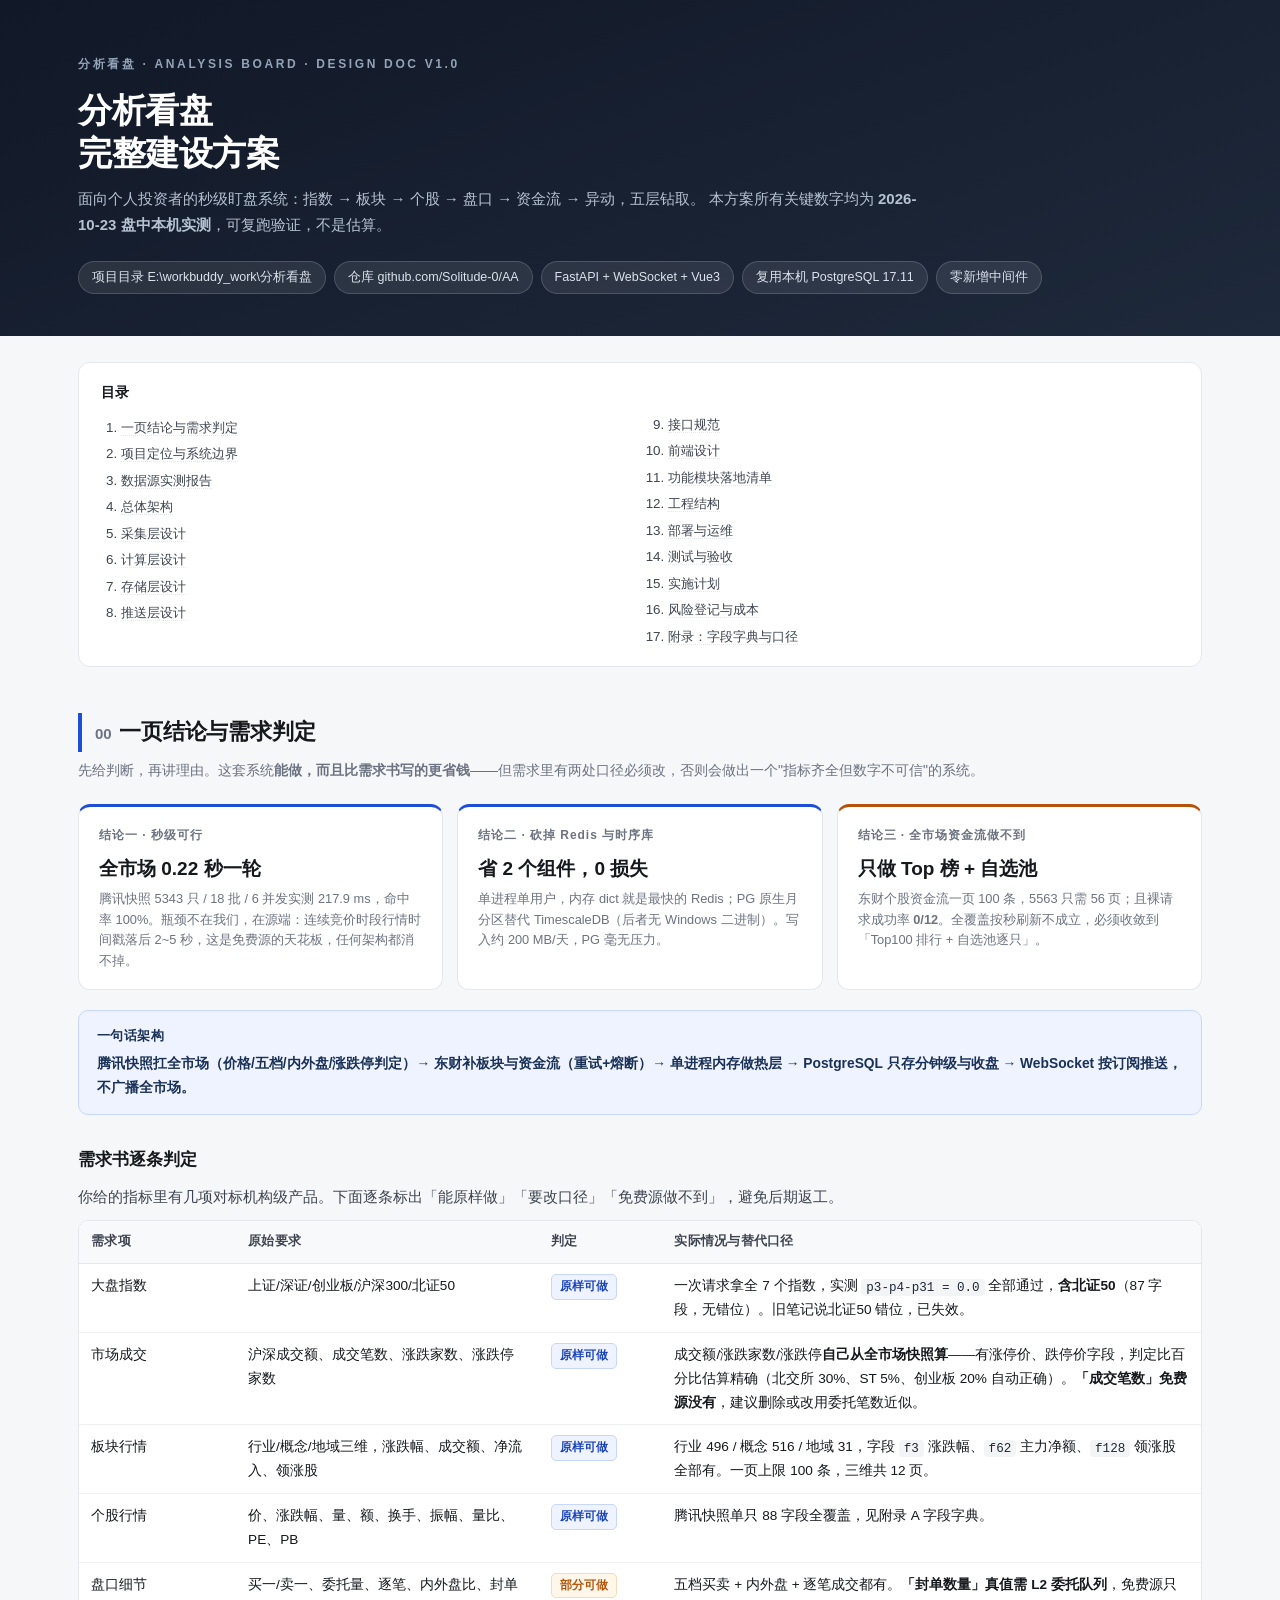
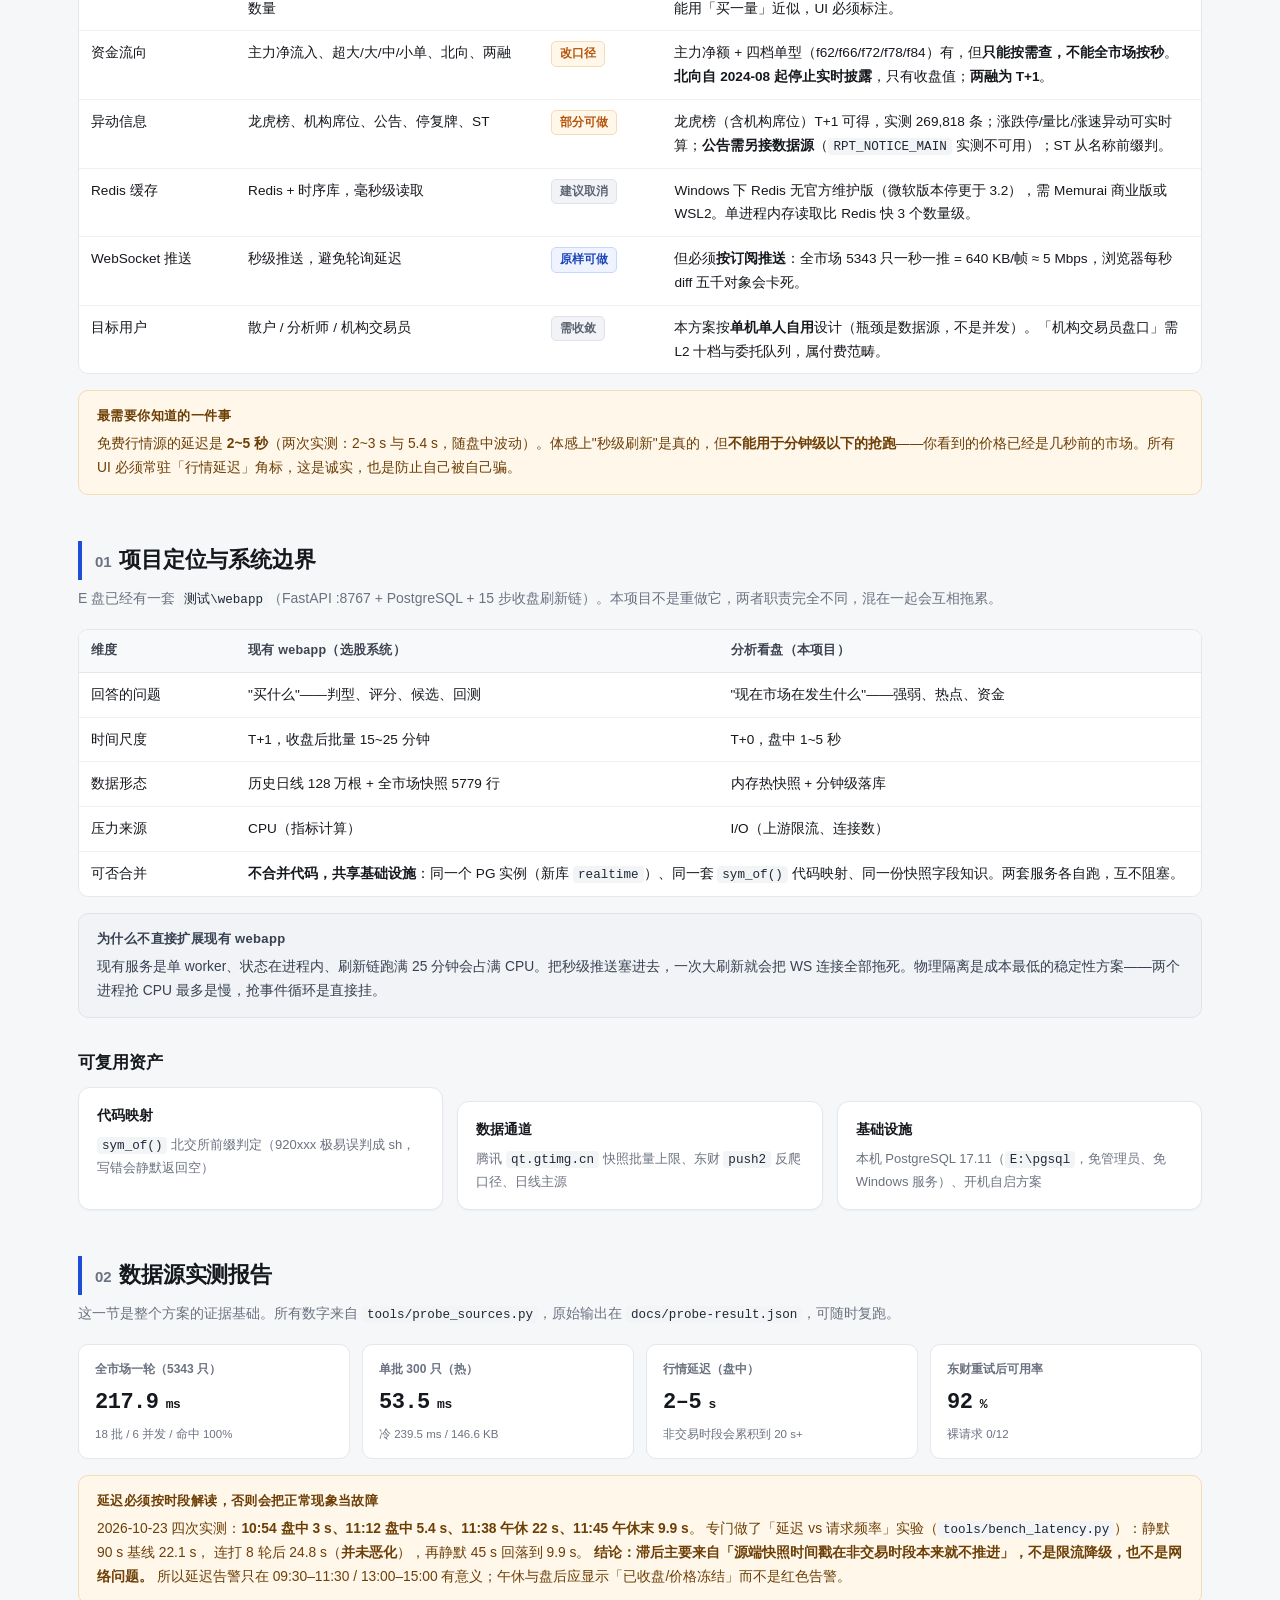
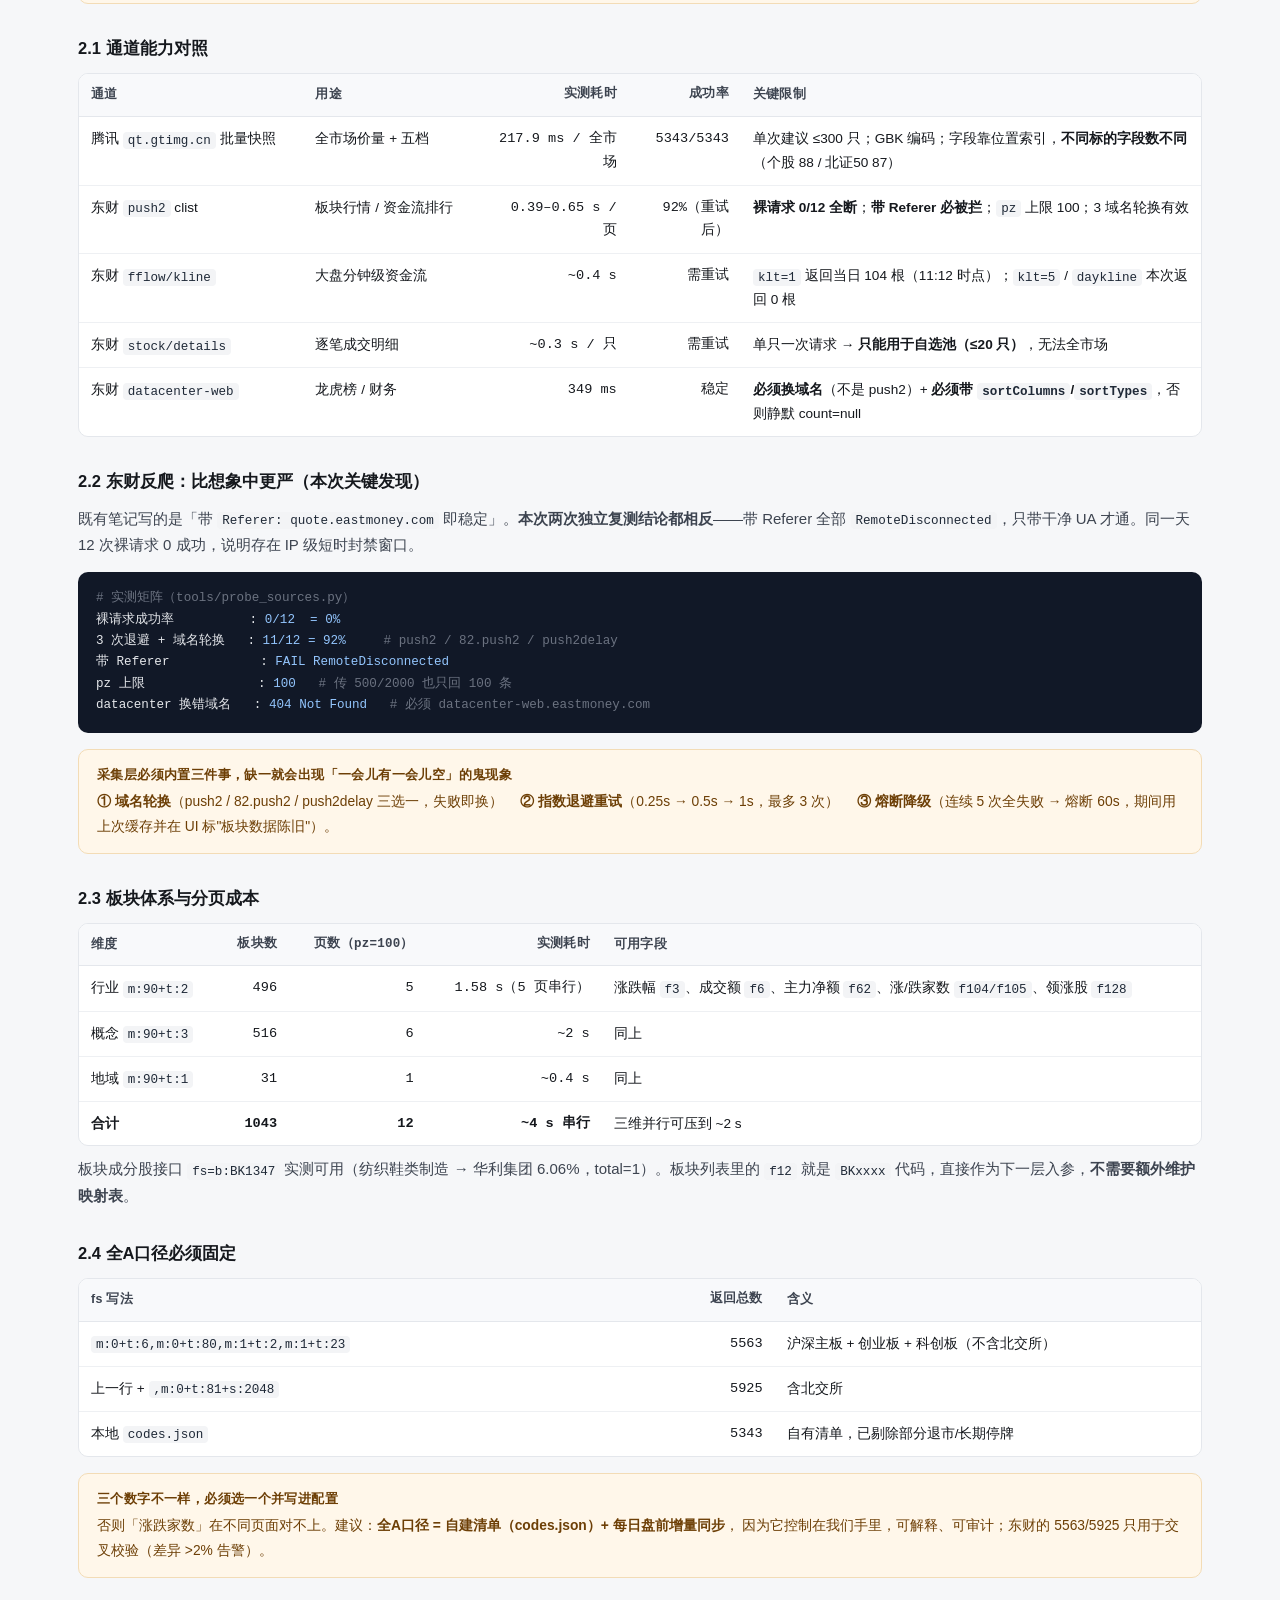
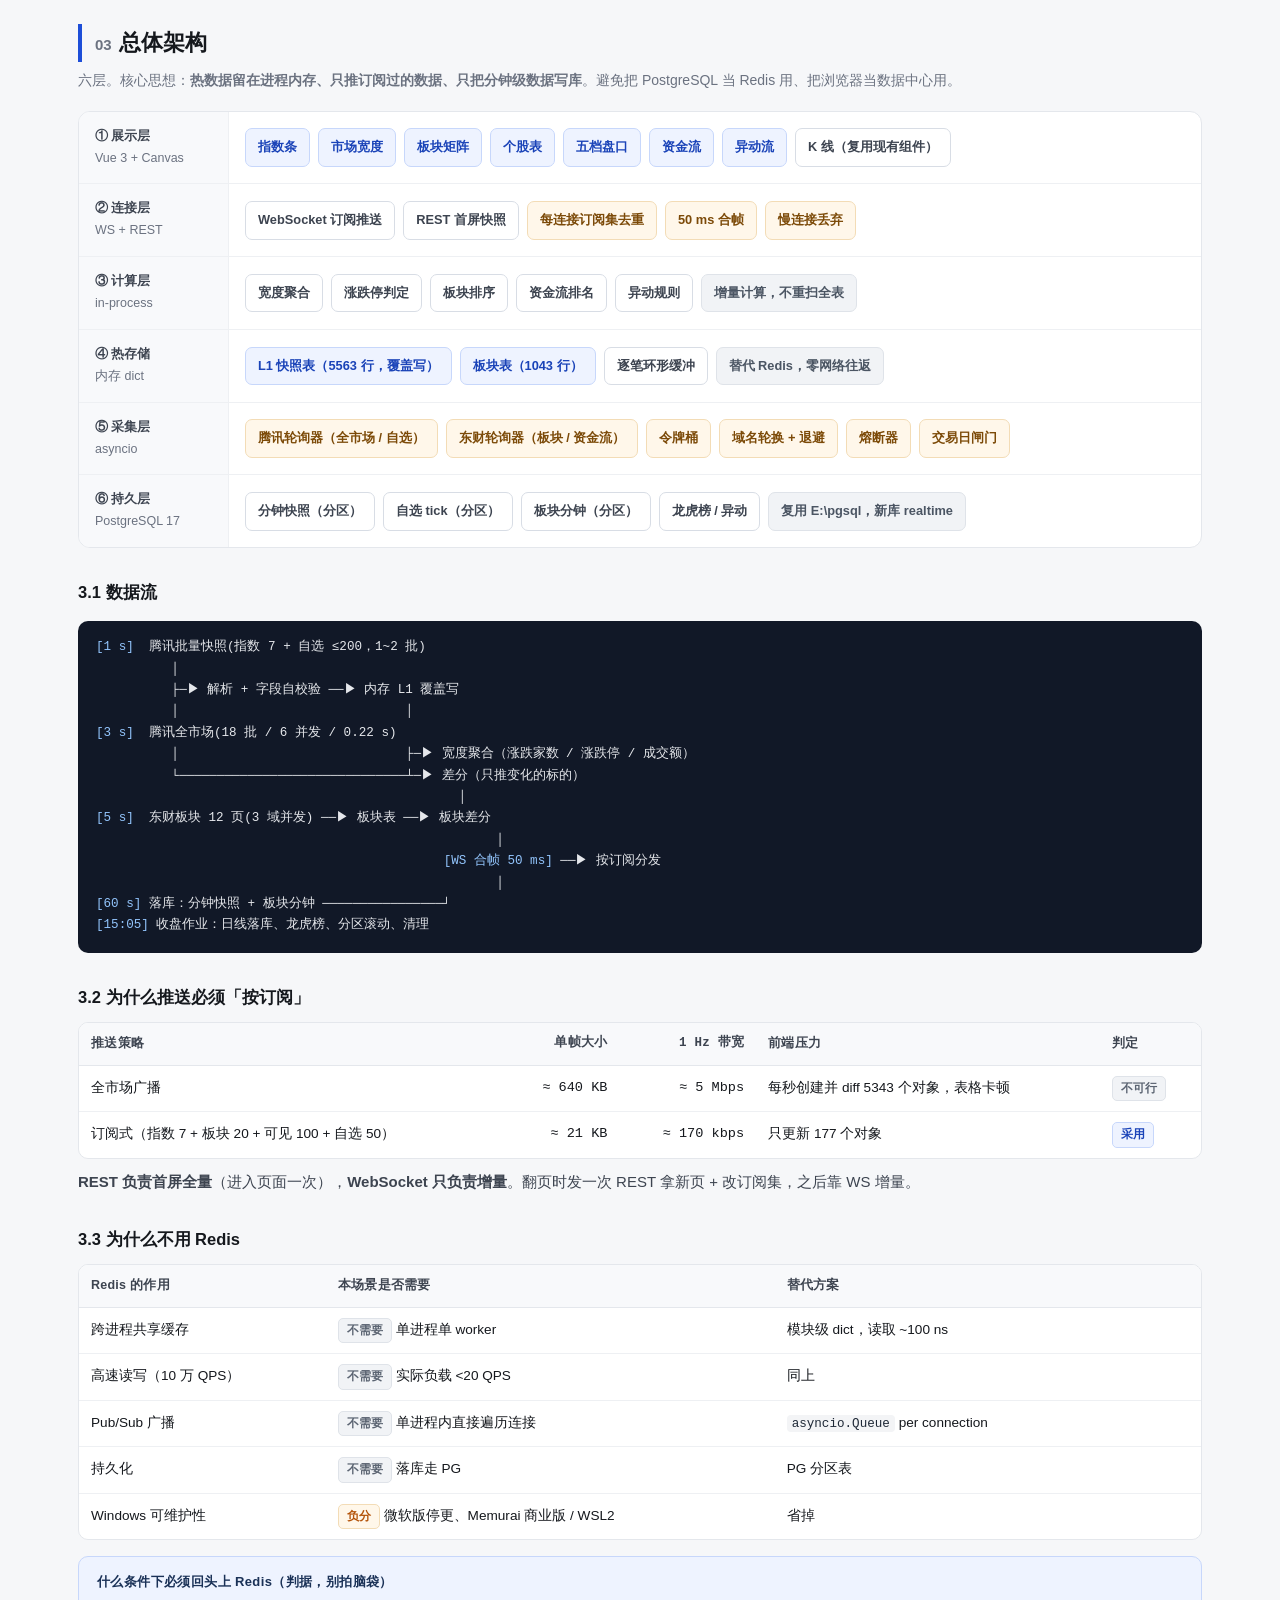
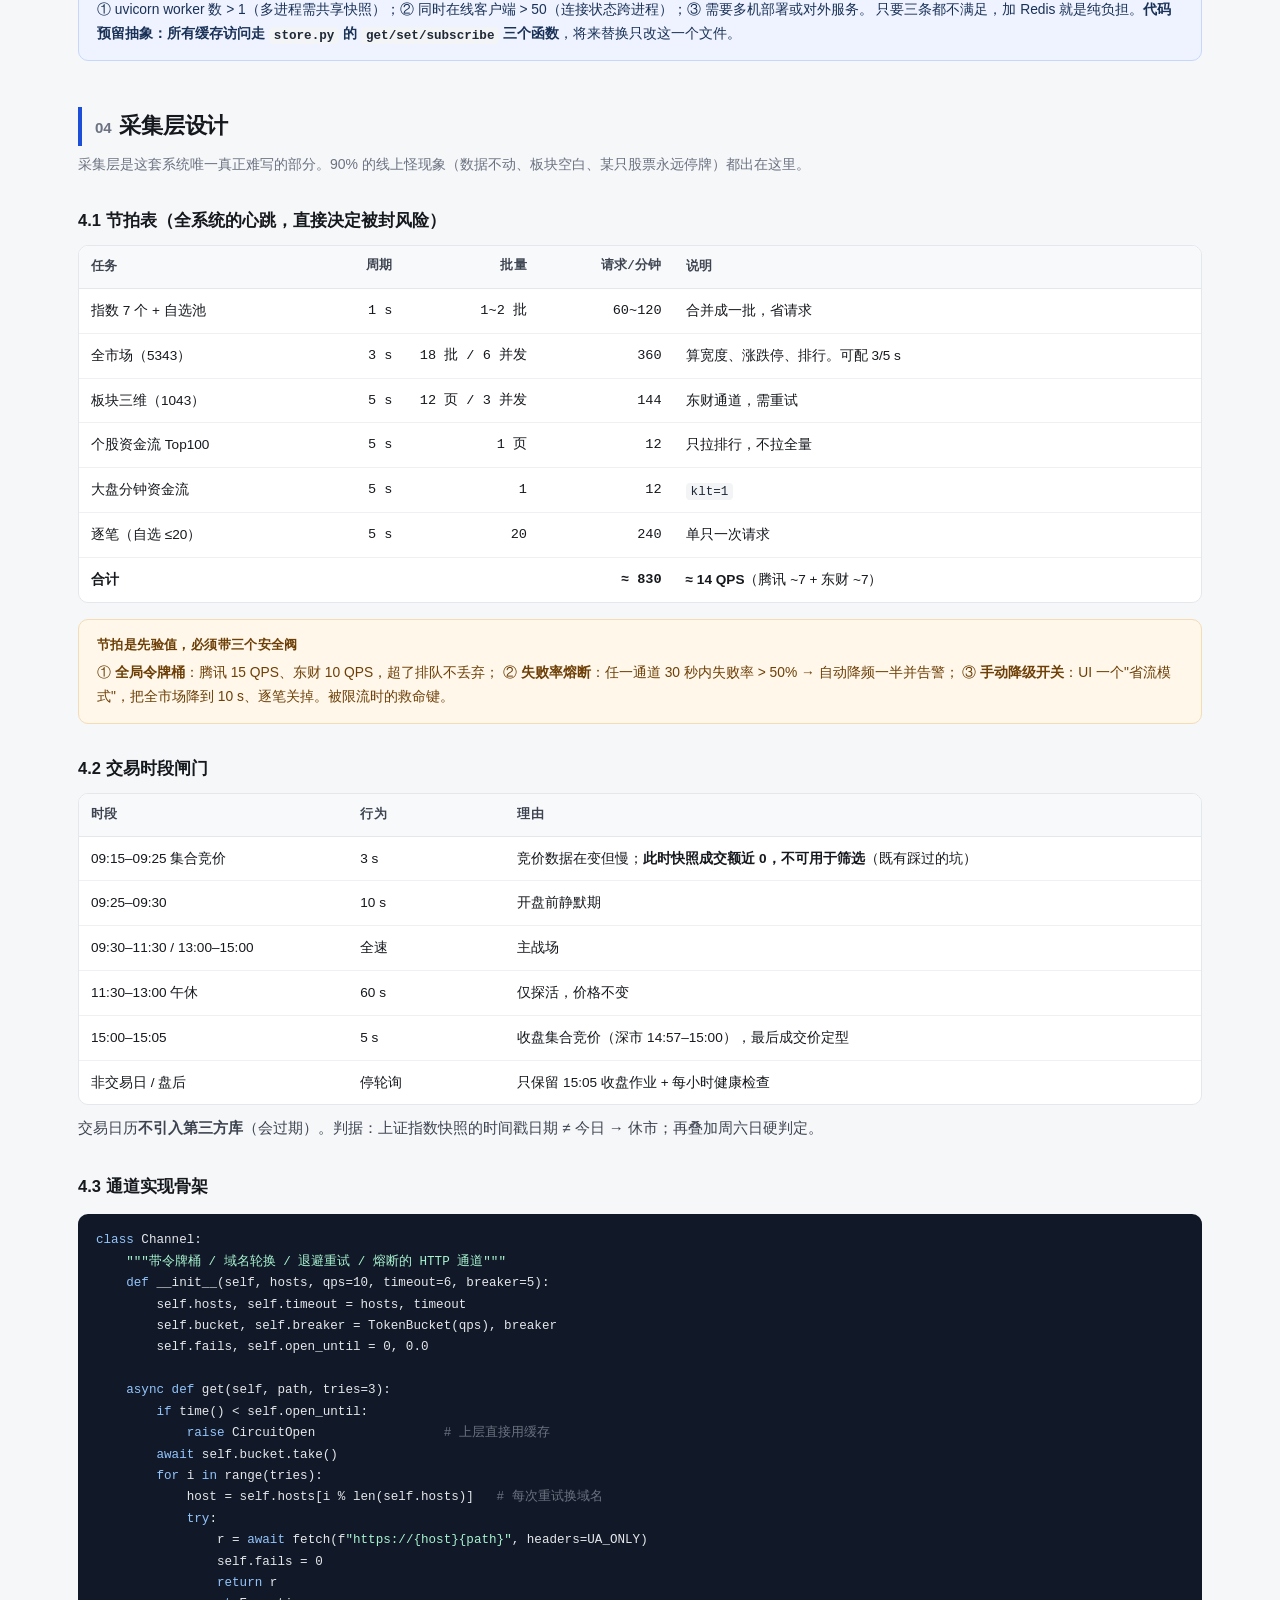
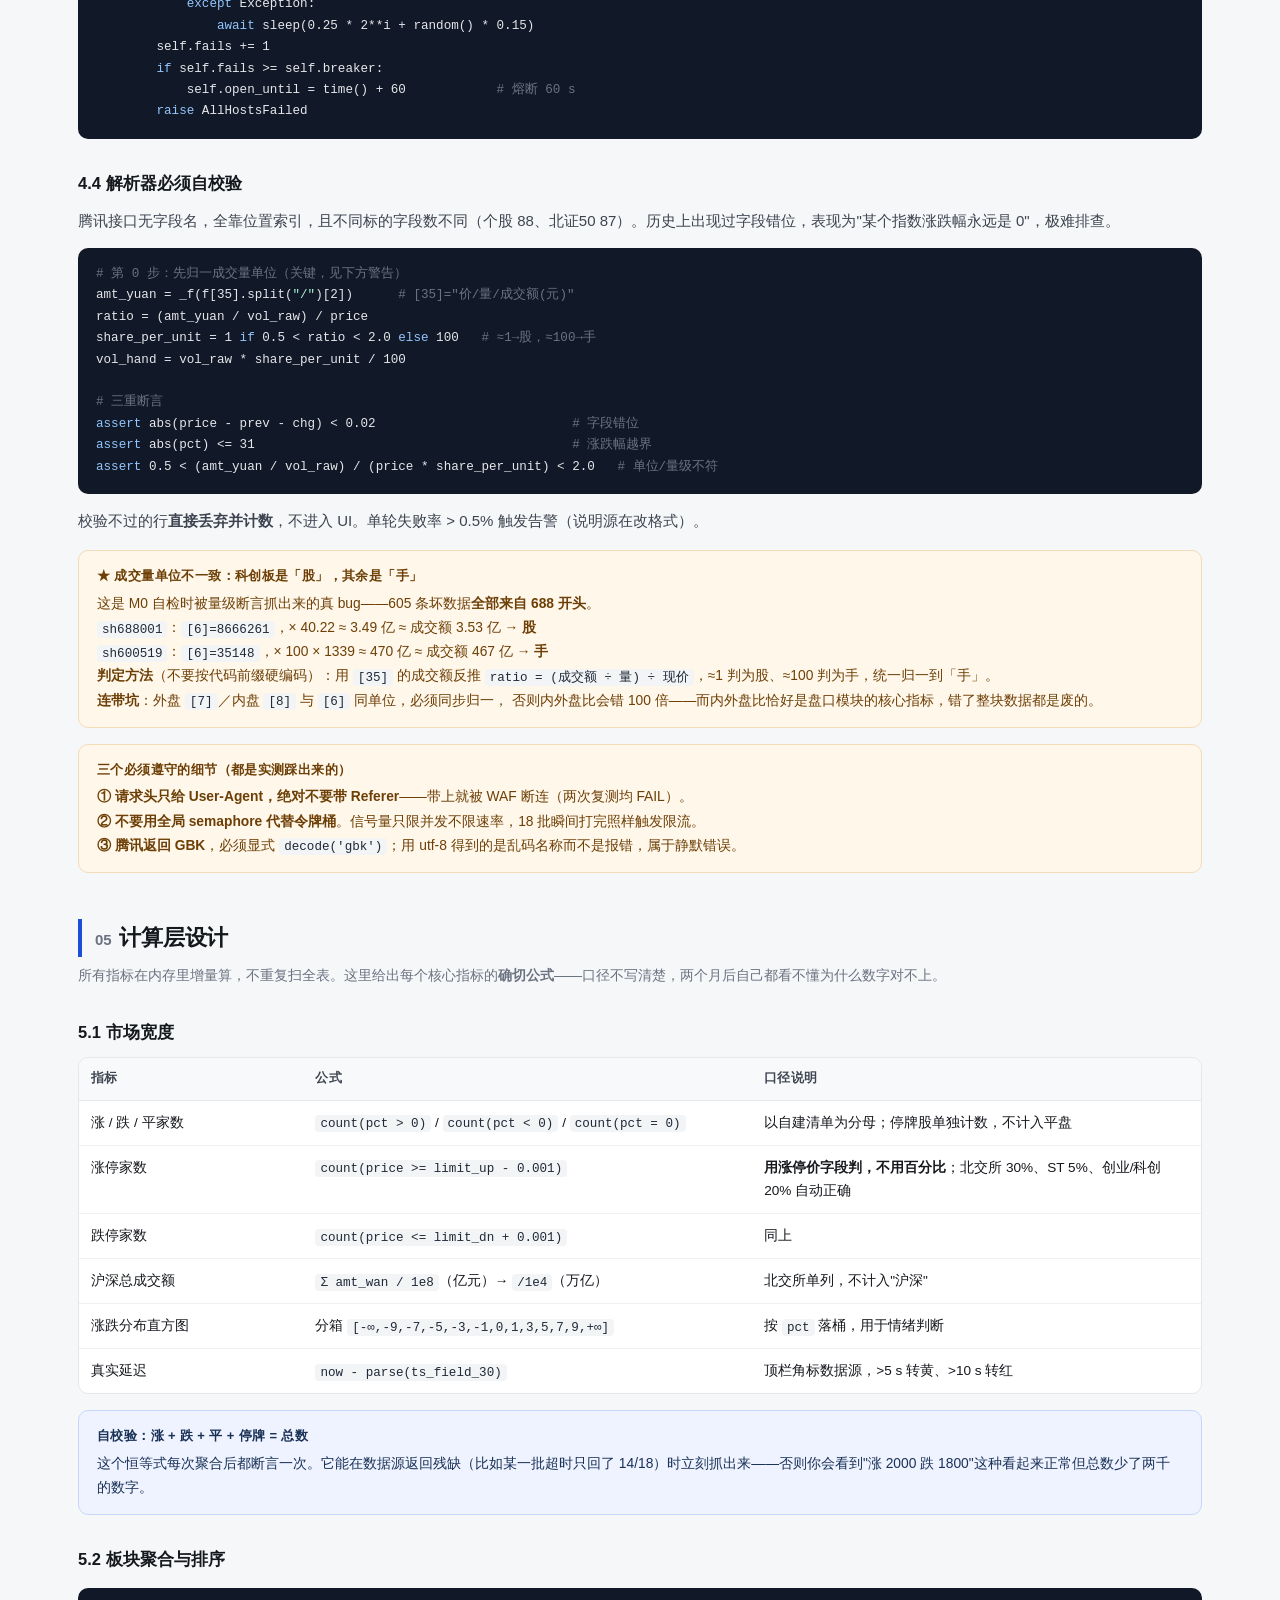
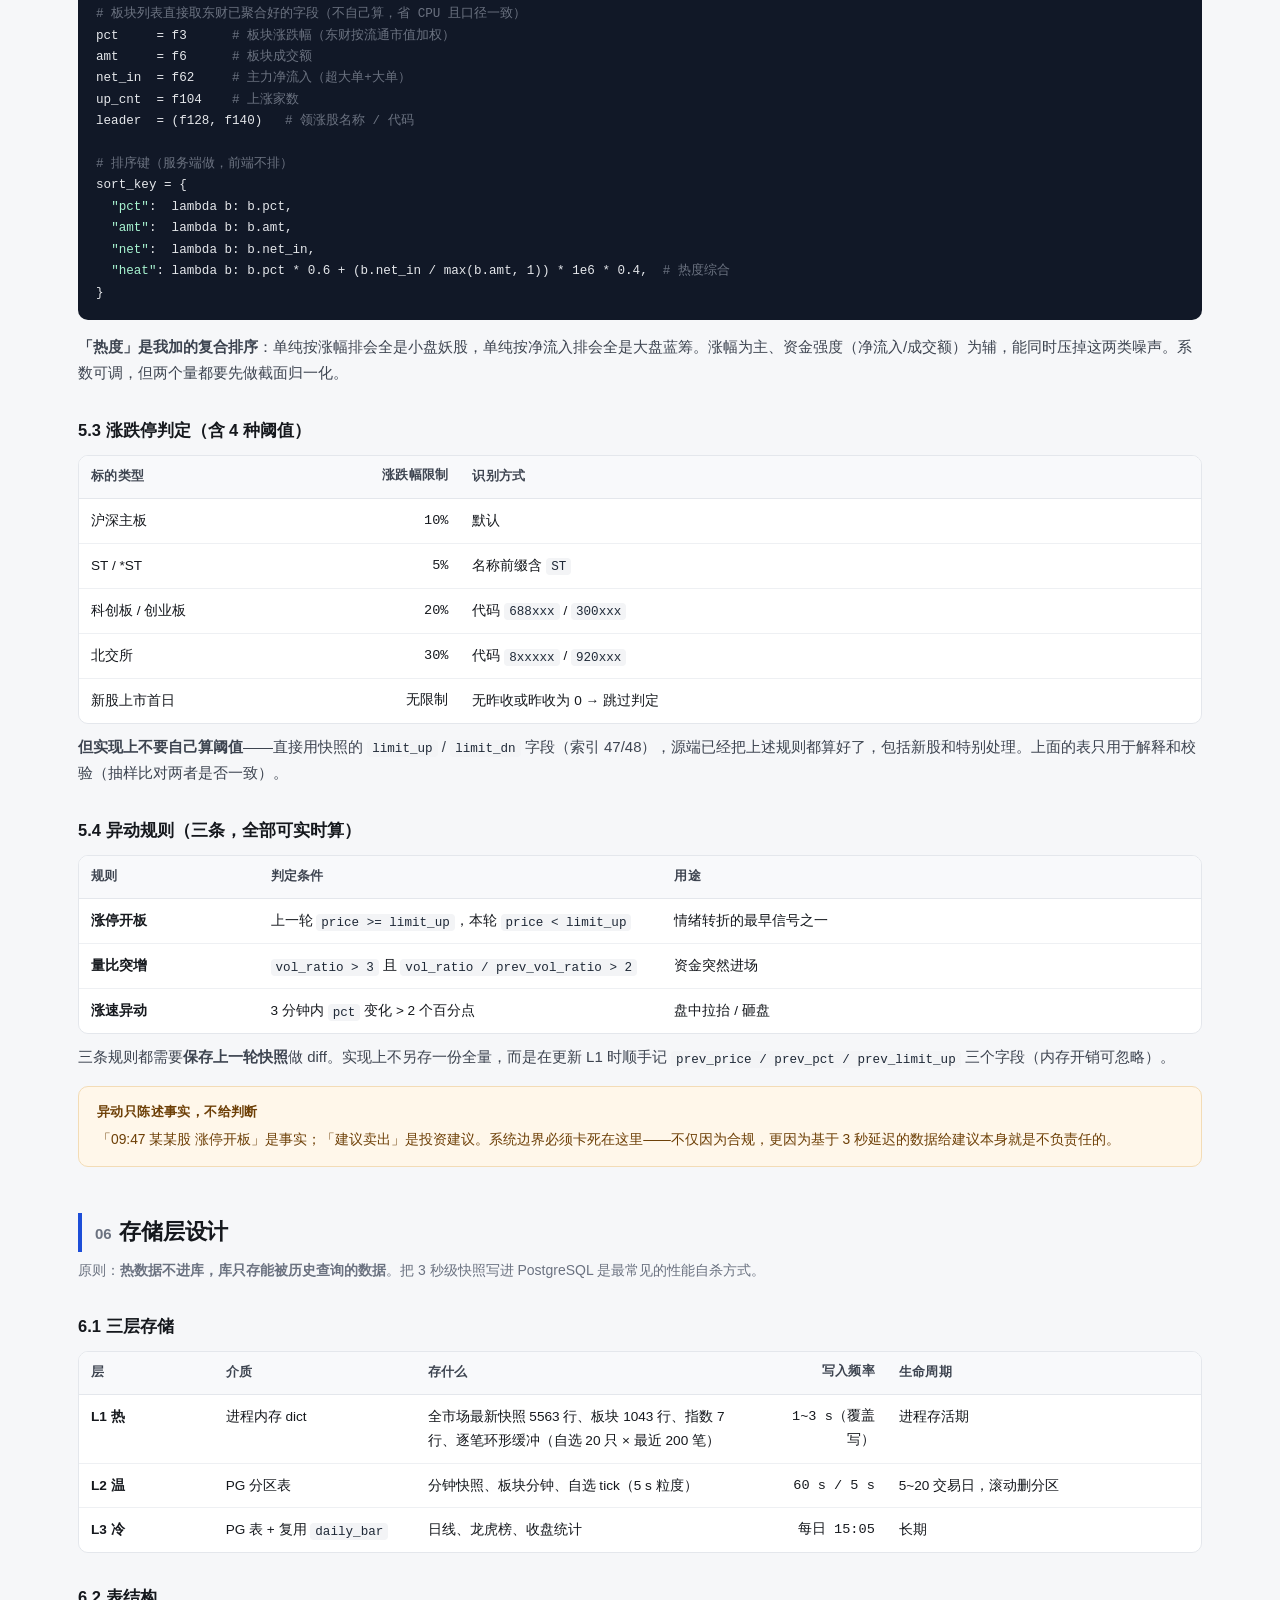
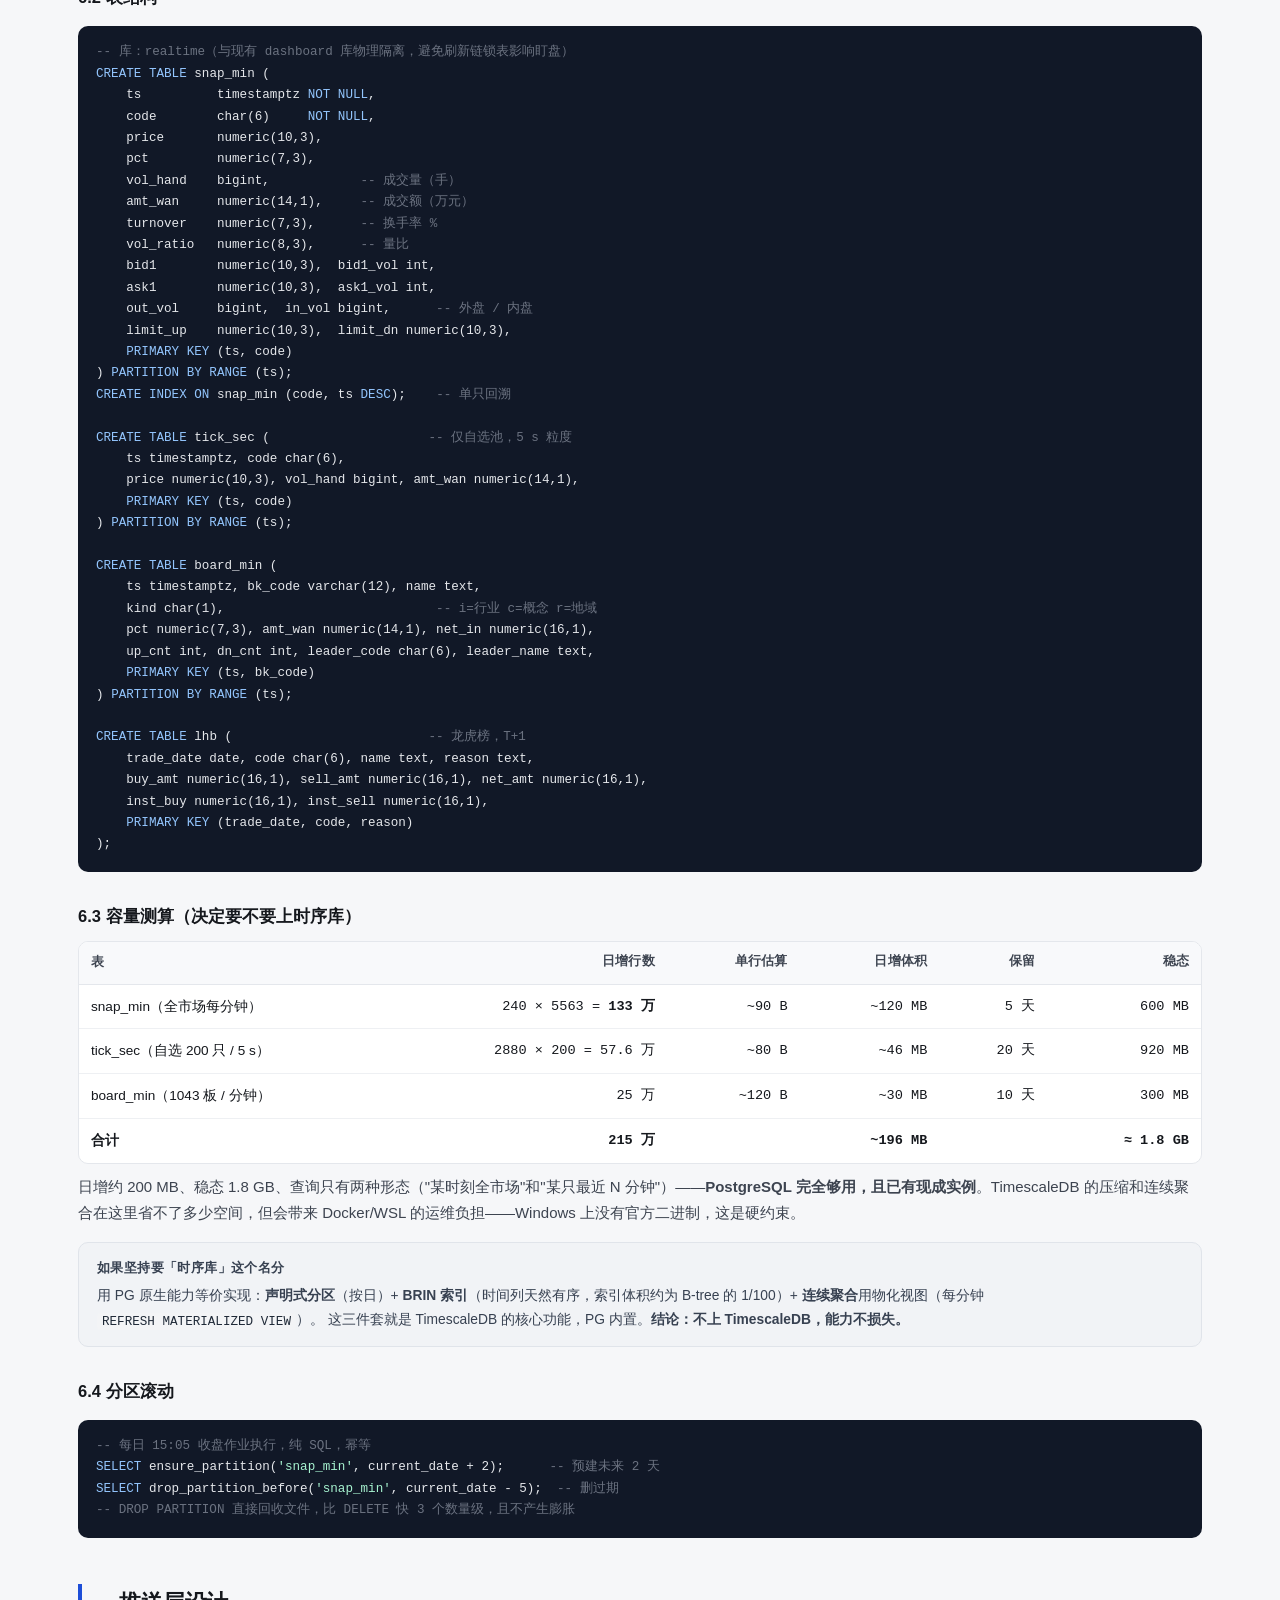
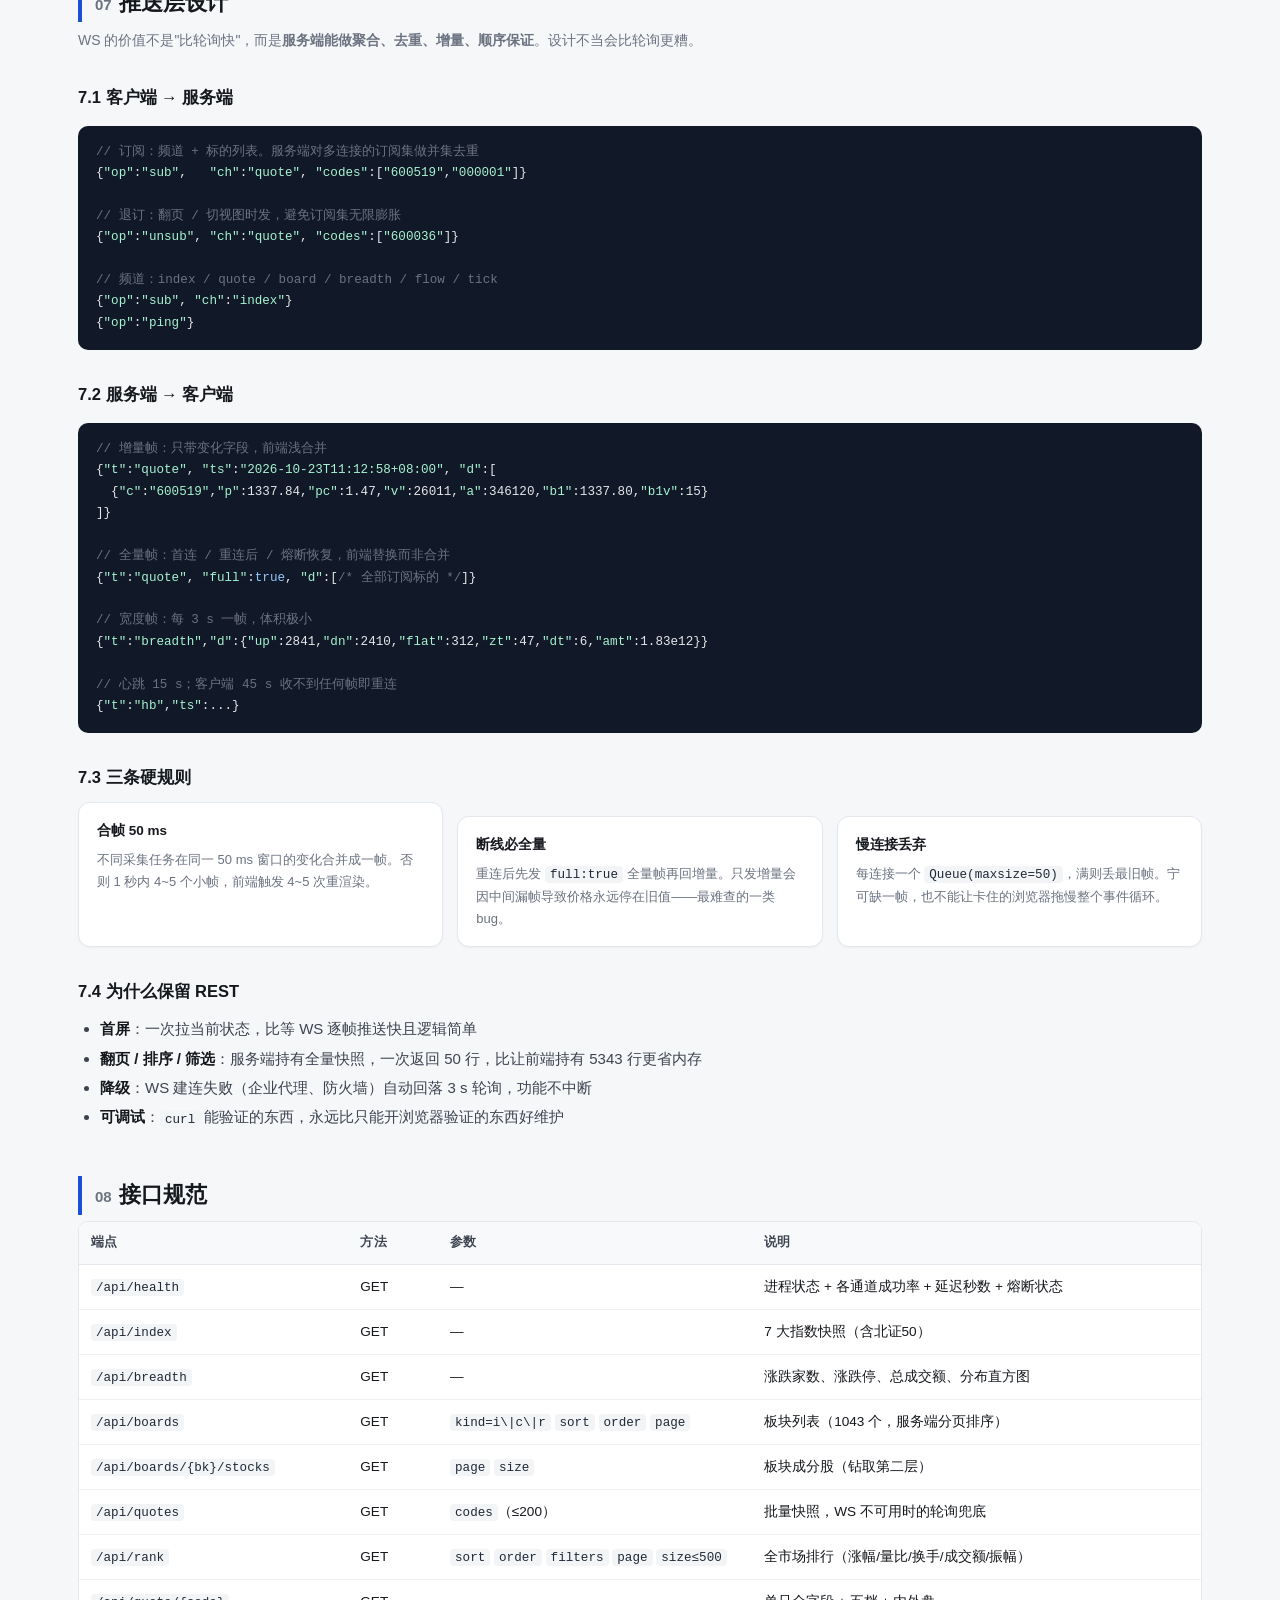
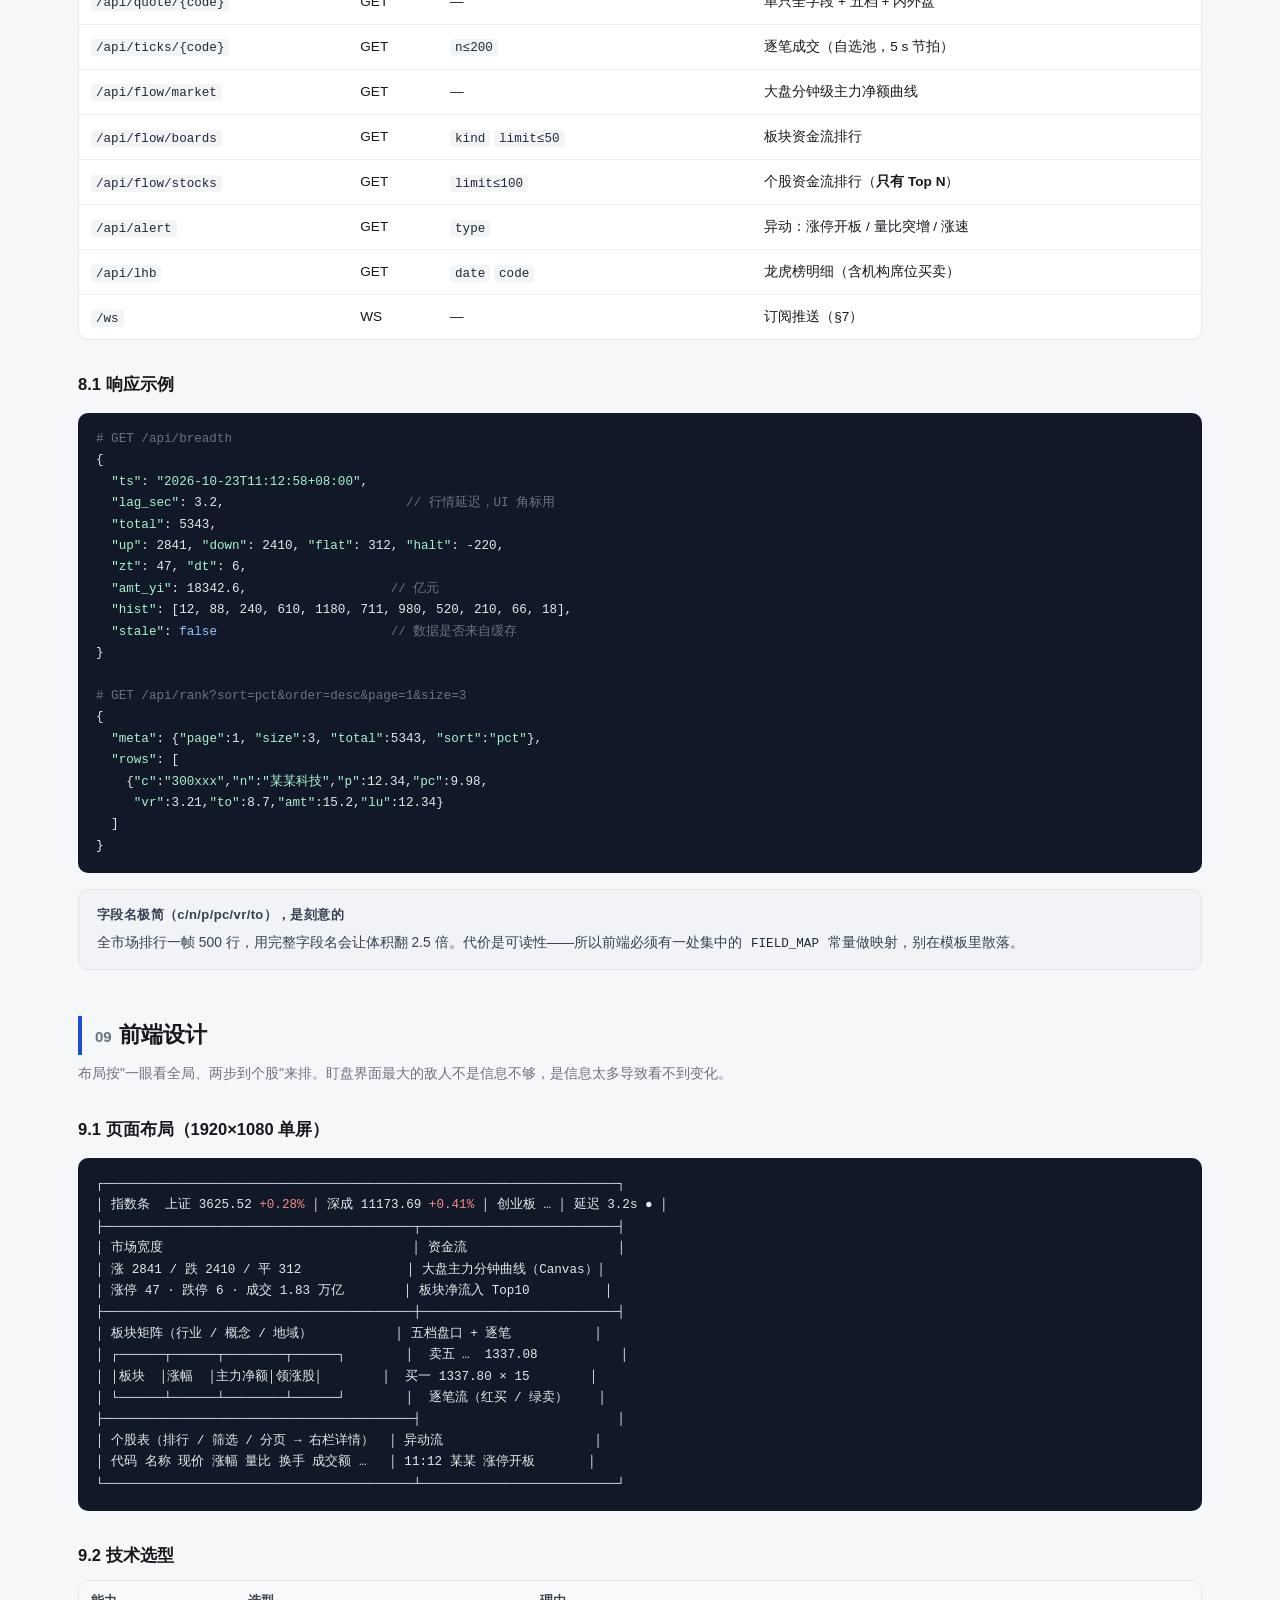
==== docs/分析看盘-完整方案-20261023.html @ ac5864bc "docs: 分析看盘完整建设方案与数据源手册 - 完整方案（16 节）：定位边界 / 数据源实测 / 六层架构 / 采集 / 计算 /   存储 / 推送 / 接口 / 前端 / 模块落地 / 工程 " ====
<!DOCTYPE html>
<html lang="zh-CN">
<head>
<meta charset="utf-8">
<meta name="viewport" content="width=device-width,initial-scale=1">
<title>分析看盘 · 完整建设方案（2026-10-23 实测版）</title>
<style>
  :root{
    --bg:#f6f7f9; --card:#ffffff; --ink:#15181d; --ink2:#3d4450; --muted:#6b7280;
    --line:#e4e7ec; --line2:#eef0f3;
    --blue:#1d4ed8; --blue-bg:#eef3ff; --blue-line:#c7d7fb;
    --up:#c62828; --down:#2e7d32;
    --warn:#b45309; --warn-bg:#fff7ea; --warn-line:#f3dcb6;
    --grey:#5b6472; --grey-bg:#f1f3f6;
    --mono:"Cascadia Mono","JetBrains Mono",Consolas,"Courier New",monospace;
  }
  *{box-sizing:border-box}
  body{margin:0;background:var(--bg);color:var(--ink);
    font:15px/1.75 -apple-system,BlinkMacSystemFont,"Segoe UI","PingFang SC","Microsoft YaHei",sans-serif;
    -webkit-font-smoothing:antialiased}
  .wrap{max-width:1180px;margin:0 auto;padding:0 28px 90px}

  header{background:linear-gradient(160deg,#111827 0%,#1e293b 100%);color:#fff;padding:54px 0 42px}
  header .wrap{padding-bottom:0}
  .kicker{font-size:12px;letter-spacing:.22em;text-transform:uppercase;color:#93a3b8;font-weight:600}
  h1{font-size:34px;line-height:1.25;margin:14px 0 12px;font-weight:700;letter-spacing:-.5px}
  .sub{color:#b6c2d1;font-size:15px;max-width:840px}
  .metaline{margin-top:22px;display:flex;flex-wrap:wrap;gap:8px}
  .chip{background:rgba(255,255,255,.09);border:1px solid rgba(255,255,255,.16);
    border-radius:999px;padding:5px 13px;font-size:12.5px;color:#dbe3ee}

  section{margin-top:46px}
  h2{font-size:22px;margin:0 0 6px;font-weight:700;letter-spacing:-.2px;
     padding-left:13px;border-left:4px solid var(--blue)}
  h2 .n{color:var(--muted);font-weight:600;font-size:15px;margin-right:8px}
  h3{font-size:16.5px;margin:30px 0 10px;font-weight:700;color:var(--ink)}
  h4{font-size:14.5px;margin:20px 0 8px;font-weight:700;color:var(--ink2)}
  p{margin:10px 0;color:var(--ink2)}
  .lead{color:var(--muted);font-size:14px;margin:0 0 18px}

  .card{background:var(--card);border:1px solid var(--line);border-radius:12px;padding:22px 24px;
    box-shadow:0 1px 2px rgba(16,24,40,.04)}
  .card + .card{margin-top:14px}

  .verdict{display:grid;grid-template-columns:repeat(3,1fr);gap:14px;margin-top:22px}
  .vd{background:var(--card);border:1px solid var(--line);border-radius:12px;padding:18px 20px;
      border-top:3px solid var(--blue)}
  .vd .t{font-size:12px;letter-spacing:.08em;color:var(--muted);font-weight:700}
  .vd .v{font-size:19px;font-weight:700;margin:6px 0 4px}
  .vd .d{font-size:12.8px;color:var(--muted);line-height:1.6}
  .vd.b{border-top-color:var(--warn)}
  .vd.c{border-top-color:var(--grey)}

  table{width:100%;border-collapse:collapse;margin:14px 0;font-size:13.6px;background:var(--card)}
  th,td{padding:10px 12px;text-align:left;border-bottom:1px solid var(--line2);vertical-align:top}
  th{background:#f8f9fb;font-weight:700;font-size:12.5px;color:var(--ink2);
     letter-spacing:.02em;border-bottom:1px solid var(--line);white-space:nowrap}
  tbody tr:last-child td{border-bottom:none}
  tbody tr:hover{background:#fafbfc}
  td.num,th.num{text-align:right;font-family:var(--mono);font-variant-numeric:tabular-nums}
  td code,code{font-family:var(--mono);font-size:12.6px;background:#f3f4f6;
    padding:1.5px 5px;border-radius:4px;color:#1f2937;white-space:nowrap}
  .scroll{overflow-x:auto;border:1px solid var(--line);border-radius:10px;background:var(--card)}
  .scroll table{margin:0;border-radius:10px}

  .tag{display:inline-block;font-size:11.5px;font-weight:700;padding:2px 8px;border-radius:5px;
    white-space:nowrap;line-height:1.7}
  .t-ok{background:var(--blue-bg);color:#1a43b8;border:1px solid var(--blue-line)}
  .t-mid{background:var(--warn-bg);color:var(--warn);border:1px solid var(--warn-line)}
  .t-no{background:var(--grey-bg);color:var(--grey);border:1px solid #dfe3e9}
  .t-up{background:#fdecec;color:var(--up);border:1px solid #f5c9c9}

  .note{border-radius:10px;padding:14px 18px;margin:16px 0;font-size:13.8px;line-height:1.75}
  .note b{font-weight:700}
  .note.info{background:var(--blue-bg);border:1px solid var(--blue-line);color:#1a3157}
  .note.warn{background:var(--warn-bg);border:1px solid var(--warn-line);color:#6d3f06}
  .note.plain{background:var(--grey-bg);border:1px solid #e0e4ea;color:#374151}
  .note .h{display:block;font-weight:700;margin-bottom:4px;font-size:13px;letter-spacing:.03em}

  .kpis{display:grid;grid-template-columns:repeat(4,1fr);gap:12px;margin:16px 0}
  .kpi{background:var(--card);border:1px solid var(--line);border-radius:10px;padding:14px 16px}
  .kpi .k{font-size:12px;color:var(--muted);font-weight:600}
  .kpi .v{font-family:var(--mono);font-size:22px;font-weight:700;margin:4px 0 2px;letter-spacing:-.5px}
  .kpi .u{font-size:11.5px;color:var(--muted)}

  pre{background:#111827;color:#e5e7eb;border-radius:10px;padding:16px 18px;overflow-x:auto;
    font-family:var(--mono);font-size:12.6px;line-height:1.7;margin:14px 0}
  pre .c{color:#6b7280}
  pre .k{color:#93c5fd}
  pre .s{color:#a7f3d0}

  .layers{margin:18px 0;border:1px solid var(--line);border-radius:12px;overflow:hidden;background:var(--card)}
  .layer{display:grid;grid-template-columns:150px 1fr;border-bottom:1px solid var(--line2)}
  .layer:last-child{border-bottom:none}
  .layer .side{background:#f8f9fb;padding:14px 16px;font-size:12.5px;font-weight:700;color:var(--ink2);
    border-right:1px solid var(--line2)}
  .layer .body{padding:12px 16px;display:flex;flex-wrap:wrap;gap:8px;align-items:center}
  .blk{background:#fff;border:1px solid #d8dde5;border-radius:7px;padding:7px 12px;font-size:12.8px;
    color:var(--ink2);font-weight:600;white-space:nowrap}
  .blk.b{background:var(--blue-bg);border-color:var(--blue-line);color:#1a43b8}
  .blk.w{background:var(--warn-bg);border-color:var(--warn-line);color:#7c4a08}
  .blk.g{background:var(--grey-bg);border-color:#dfe3e9;color:#4b5563}

  ul,ol{margin:10px 0 10px 22px;padding:0}
  li{margin:6px 0;color:var(--ink2)}
  li b{color:var(--ink)}
  .tight li{margin:3px 0}

  .two{display:grid;grid-template-columns:1fr 1fr;gap:14px}
  .three{display:grid;grid-template-columns:repeat(3,1fr);gap:14px}

  .road{margin-top:16px}
  .ms{display:grid;grid-template-columns:88px 1fr;gap:0;border-left:2px solid var(--line);
      margin-left:44px;position:relative;padding-bottom:20px}
  .ms:last-child{padding-bottom:0}
  .ms .dot{position:absolute;left:-45px;top:2px;width:60px;text-align:right;
    font-family:var(--mono);font-size:11.5px;font-weight:700;color:var(--muted)}
  .ms .dot::after{content:"";position:absolute;right:-9px;top:6px;width:9px;height:9px;
    border-radius:50%;background:#fff;border:2px solid var(--blue)}
  .ms .box{background:var(--card);border:1px solid var(--line);border-radius:10px;
    padding:14px 18px;margin-left:14px;flex:1}
  .ms .box .h{font-weight:700;font-size:14.5px;margin-bottom:4px}
  .ms .box .d{font-size:13.3px;color:var(--ink2)}
  .ms .box .ac{font-size:12.6px;color:var(--blue);font-weight:600;margin-top:6px}

  footer{margin-top:54px;padding-top:22px;border-top:1px solid var(--line);
    color:var(--muted);font-size:12.5px;line-height:1.8}
  .disc{background:#fff;border:1px solid var(--line);border-left:3px solid var(--grey);
    border-radius:8px;padding:14px 18px;color:var(--muted);font-size:12.6px;margin-top:26px}

  .toc{background:var(--card);border:1px solid var(--line);border-radius:12px;padding:18px 22px;margin-top:26px}
  .toc ol{margin:8px 0 0 20px;columns:2;column-gap:36px}
  .toc li{margin:3px 0;font-size:13.4px}
  .toc a{color:var(--ink2);text-decoration:none;border-bottom:1px dotted var(--line)}
  .toc a:hover{color:var(--blue)}

  @media (max-width:900px){
    .verdict,.kpis,.two,.three{grid-template-columns:1fr}
    .layer{grid-template-columns:1fr}
    .toc ol{columns:1}
    h1{font-size:26px}
    .wrap{padding:0 16px 60px}
  }
</style>
</head>
<body>

<header>
  <div class="wrap">
    <div class="kicker">分析看盘 · Analysis Board · Design Doc v1.0</div>
    <h1>分析看盘<br>完整建设方案</h1>
    <div class="sub">
      面向个人投资者的秒级盯盘系统：指数 → 板块 → 个股 → 盘口 → 资金流 → 异动，五层钻取。
      本方案所有关键数字均为 <b>2026-10-23 盘中本机实测</b>，可复跑验证，不是估算。
    </div>
    <div class="metaline">
      <span class="chip">项目目录 E:\workbuddy_work\分析看盘</span>
      <span class="chip">仓库 github.com/Solitude-0/AA</span>
      <span class="chip">FastAPI + WebSocket + Vue3</span>
      <span class="chip">复用本机 PostgreSQL 17.11</span>
      <span class="chip">零新增中间件</span>
    </div>
  </div>
</header>

<div class="wrap">

<div class="toc">
  <div style="font-weight:700;font-size:13.5px">目录</div>
  <ol>
    <li><a href="#s0">一页结论与需求判定</a></li>
    <li><a href="#s1">项目定位与系统边界</a></li>
    <li><a href="#s2">数据源实测报告</a></li>
    <li><a href="#s3">总体架构</a></li>
    <li><a href="#s4">采集层设计</a></li>
    <li><a href="#s5">计算层设计</a></li>
    <li><a href="#s6">存储层设计</a></li>
    <li><a href="#s7">推送层设计</a></li>
    <li><a href="#s8">接口规范</a></li>
    <li><a href="#s9">前端设计</a></li>
    <li><a href="#s10">功能模块落地清单</a></li>
    <li><a href="#s11">工程结构</a></li>
    <li><a href="#s12">部署与运维</a></li>
    <li><a href="#s13">测试与验收</a></li>
    <li><a href="#s14">实施计划</a></li>
    <li><a href="#s15">风险登记与成本</a></li>
    <li><a href="#s16">附录：字段字典与口径</a></li>
  </ol>
</div>

<!-- ============ 0 ============ -->
<section id="s0">
  <h2><span class="n">00</span>一页结论与需求判定</h2>
  <p class="lead">先给判断，再讲理由。这套系统<b>能做，而且比需求书写的更省钱</b>——但需求里有两处口径必须改，否则会做出一个"指标齐全但数字不可信"的系统。</p>

  <div class="verdict">
    <div class="vd">
      <div class="t">结论一 · 秒级可行</div>
      <div class="v">全市场 0.22 秒一轮</div>
      <div class="d">腾讯快照 5343 只 / 18 批 / 6 并发实测 217.9 ms，命中率 100%。瓶颈不在我们，在源端：连续竞价时段行情时间戳落后 2~5 秒，这是免费源的天花板，任何架构都消不掉。</div>
    </div>
    <div class="vd">
      <div class="t">结论二 · 砍掉 Redis 与时序库</div>
      <div class="v">省 2 个组件，0 损失</div>
      <div class="d">单进程单用户，内存 dict 就是最快的 Redis；PG 原生月分区替代 TimescaleDB（后者无 Windows 二进制）。写入约 200 MB/天，PG 毫无压力。</div>
    </div>
    <div class="vd b">
      <div class="t">结论三 · 全市场资金流做不到</div>
      <div class="v">只做 Top 榜 + 自选池</div>
      <div class="d">东财个股资金流一页 100 条，5563 只需 56 页；且裸请求成功率 <b>0/12</b>。全覆盖按秒刷新不成立，必须收敛到「Top100 排行 + 自选池逐只」。</div>
    </div>
  </div>

  <div class="note info" style="margin-top:20px">
    <span class="h">一句话架构</span>
    <b>腾讯快照扛全市场（价格/五档/内外盘/涨跌停判定）→ 东财补板块与资金流（重试+熔断）→ 单进程内存做热层 → PostgreSQL 只存分钟级与收盘 → WebSocket 按订阅推送，不广播全市场。</b>
  </div>

  <h3>需求书逐条判定</h3>
  <p>你给的指标里有几项对标机构级产品。下面逐条标出「能原样做」「要改口径」「免费源做不到」，避免后期返工。</p>
  <div class="scroll">
  <table>
    <thead><tr><th style="width:14%">需求项</th><th style="width:27%">原始要求</th><th style="width:11%">判定</th><th>实际情况与替代口径</th></tr></thead>
    <tbody>
      <tr><td>大盘指数</td><td>上证/深证/创业板/沪深300/北证50</td><td><span class="tag t-ok">原样可做</span></td><td>一次请求拿全 7 个指数，实测 <code>p3-p4-p31 = 0.0</code> 全部通过，<b>含北证50</b>（87 字段，无错位）。旧笔记说北证50 错位，已失效。</td></tr>
      <tr><td>市场成交</td><td>沪深成交额、成交笔数、涨跌家数、涨跌停家数</td><td><span class="tag t-ok">原样可做</span></td><td>成交额/涨跌家数/涨跌停<b>自己从全市场快照算</b>——有涨停价、跌停价字段，判定比百分比估算精确（北交所 30%、ST 5%、创业板 20% 自动正确）。<b>「成交笔数」免费源没有</b>，建议删除或改用委托笔数近似。</td></tr>
      <tr><td>板块行情</td><td>行业/概念/地域三维，涨跌幅、成交额、净流入、领涨股</td><td><span class="tag t-ok">原样可做</span></td><td>行业 496 / 概念 516 / 地域 31，字段 <code>f3</code> 涨跌幅、<code>f62</code> 主力净额、<code>f128</code> 领涨股全部有。一页上限 100 条，三维共 12 页。</td></tr>
      <tr><td>个股行情</td><td>价、涨跌幅、量、额、换手、振幅、量比、PE、PB</td><td><span class="tag t-ok">原样可做</span></td><td>腾讯快照单只 88 字段全覆盖，见附录 A 字段字典。</td></tr>
      <tr><td>盘口细节</td><td>买一/卖一、委托量、逐笔、内外盘比、封单数量</td><td><span class="tag t-mid">部分可做</span></td><td>五档买卖 + 内外盘 + 逐笔成交都有。<b>「封单数量」真值需 L2 委托队列</b>，免费源只能用「买一量」近似，UI 必须标注。</td></tr>
      <tr><td>资金流向</td><td>主力净流入、超大/大/中/小单、北向、两融</td><td><span class="tag t-mid">改口径</span></td><td>主力净额 + 四档单型（f62/f66/f72/f78/f84）有，但<b>只能按需查，不能全市场按秒</b>。<b>北向自 2024-08 起停止实时披露</b>，只有收盘值；<b>两融为 T+1</b>。</td></tr>
      <tr><td>异动信息</td><td>龙虎榜、机构席位、公告、停复牌、ST</td><td><span class="tag t-mid">部分可做</span></td><td>龙虎榜（含机构席位）T+1 可得，实测 269,818 条；涨跌停/量比/涨速异动可实时算；<b>公告需另接数据源</b>（<code>RPT_NOTICE_MAIN</code> 实测不可用）；ST 从名称前缀判。</td></tr>
      <tr><td>Redis 缓存</td><td>Redis + 时序库，毫秒级读取</td><td><span class="tag t-no">建议取消</span></td><td>Windows 下 Redis 无官方维护版（微软版本停更于 3.2），需 Memurai 商业版或 WSL2。单进程内存读取比 Redis 快 3 个数量级。</td></tr>
      <tr><td>WebSocket 推送</td><td>秒级推送，避免轮询延迟</td><td><span class="tag t-ok">原样可做</span></td><td>但必须<b>按订阅推送</b>：全市场 5343 只一秒一推 = 640 KB/帧 ≈ 5 Mbps，浏览器每秒 diff 五千对象会卡死。</td></tr>
      <tr><td>目标用户</td><td>散户 / 分析师 / 机构交易员</td><td><span class="tag t-no">需收敛</span></td><td>本方案按<b>单机单人自用</b>设计（瓶颈是数据源，不是并发）。「机构交易员盘口」需 L2 十档与委托队列，属付费范畴。</td></tr>
    </tbody>
  </table>
  </div>

  <div class="note warn">
    <span class="h">最需要你知道的一件事</span>
    免费行情源的延迟是 <b>2~5 秒</b>（两次实测：2~3 s 与 5.4 s，随盘中波动）。体感上"秒级刷新"是真的，但<b>不能用于分钟级以下的抢跑</b>——你看到的价格已经是几秒前的市场。所有 UI 必须常驻「行情延迟」角标，这是诚实，也是防止自己被自己骗。
  </div>
</section>

<!-- ============ 1 ============ -->
<section id="s1">
  <h2><span class="n">01</span>项目定位与系统边界</h2>
  <p class="lead">E 盘已经有一套 <code>测试\webapp</code>（FastAPI :8767 + PostgreSQL + 15 步收盘刷新链）。本项目不是重做它，两者职责完全不同，混在一起会互相拖累。</p>

  <div class="scroll">
  <table>
    <thead><tr><th style="width:14%">维度</th><th style="width:43%">现有 webapp（选股系统）</th><th style="width:43%">分析看盘（本项目）</th></tr></thead>
    <tbody>
      <tr><td>回答的问题</td><td>"买什么"——判型、评分、候选、回测</td><td>"现在市场在发生什么"——强弱、热点、资金</td></tr>
      <tr><td>时间尺度</td><td>T+1，收盘后批量 15~25 分钟</td><td>T+0，盘中 1~5 秒</td></tr>
      <tr><td>数据形态</td><td>历史日线 128 万根 + 全市场快照 5779 行</td><td>内存热快照 + 分钟级落库</td></tr>
      <tr><td>压力来源</td><td>CPU（指标计算）</td><td>I/O（上游限流、连接数）</td></tr>
      <tr><td>可否合并</td><td colspan="2"><b>不合并代码，共享基础设施</b>：同一个 PG 实例（新库 <code>realtime</code>）、同一套 <code>sym_of()</code> 代码映射、同一份快照字段知识。两套服务各自跑，互不阻塞。</td></tr>
    </tbody>
  </table>
  </div>

  <div class="note plain">
    <span class="h">为什么不直接扩展现有 webapp</span>
    现有服务是单 worker、状态在进程内、刷新链跑满 25 分钟会占满 CPU。把秒级推送塞进去，一次大刷新就会把 WS 连接全部拖死。物理隔离是成本最低的稳定性方案——两个进程抢 CPU 最多是慢，抢事件循环是直接挂。
  </div>

  <h3>可复用资产</h3>
  <div class="three">
    <div class="card" style="padding:16px 18px">
      <div style="font-weight:700;font-size:13.5px;margin-bottom:6px">代码映射</div>
      <div style="font-size:13px;color:var(--muted);line-height:1.7"><code>sym_of()</code> 北交所前缀判定（920xxx 极易误判成 sh，写错会静默返回空）</div>
    </div>
    <div class="card" style="padding:16px 18px">
      <div style="font-weight:700;font-size:13.5px;margin-bottom:6px">数据通道</div>
      <div style="font-size:13px;color:var(--muted);line-height:1.7">腾讯 <code>qt.gtimg.cn</code> 快照批量上限、东财 <code>push2</code> 反爬口径、日线主源</div>
    </div>
    <div class="card" style="padding:16px 18px">
      <div style="font-weight:700;font-size:13.5px;margin-bottom:6px">基础设施</div>
      <div style="font-size:13px;color:var(--muted);line-height:1.7">本机 PostgreSQL 17.11（<code>E:\pgsql</code>，免管理员、免 Windows 服务）、开机自启方案</div>
    </div>
  </div>
</section>

<!-- ============ 2 ============ -->
<section id="s2">
  <h2><span class="n">02</span>数据源实测报告</h2>
  <p class="lead">这一节是整个方案的证据基础。所有数字来自 <code>tools/probe_sources.py</code>，原始输出在 <code>docs/probe-result.json</code>，可随时复跑。</p>

  <div class="kpis">
    <div class="kpi"><div class="k">全市场一轮（5343 只）</div><div class="v">217.9<span style="font-size:13px"> ms</span></div><div class="u">18 批 / 6 并发 / 命中 100%</div></div>
    <div class="kpi"><div class="k">单批 300 只（热）</div><div class="v">53.5<span style="font-size:13px"> ms</span></div><div class="u">冷 239.5 ms / 146.6 KB</div></div>
    <div class="kpi"><div class="k">行情延迟（盘中）</div><div class="v">2–5<span style="font-size:13px"> s</span></div><div class="u">非交易时段会累积到 20 s+</div></div>
    <div class="kpi"><div class="k">东财重试后可用率</div><div class="v">92<span style="font-size:13px"> %</span></div><div class="u">裸请求 0/12</div></div>
  </div>

  <div class="note warn">
    <span class="h">延迟必须按时段解读，否则会把正常现象当故障</span>
    2026-10-23 四次实测：<b>10:54 盘中 3 s、11:12 盘中 5.4 s、11:38 午休 22 s、11:45 午休末 9.9 s</b>。
    专门做了「延迟 vs 请求频率」实验（<code>tools/bench_latency.py</code>）：静默 90 s 基线 22.1 s，
    连打 8 轮后 24.8 s（<b>并未恶化</b>），再静默 45 s 回落到 9.9 s。
    <b>结论：滞后主要来自「源端快照时间戳在非交易时段本来就不推进」，不是限流降级，也不是网络问题。</b>
    所以延迟告警只在 09:30–11:30 / 13:00–15:00 有意义；午休与盘后应显示「已收盘/价格冻结」而不是红色告警。
  </div>

  <h3>2.1 通道能力对照</h3>
  <div class="scroll">
  <table>
    <thead><tr><th style="width:20%">通道</th><th style="width:16%">用途</th><th class="num" style="width:13%">实测耗时</th><th class="num" style="width:10%">成功率</th><th>关键限制</th></tr></thead>
    <tbody>
      <tr>
        <td>腾讯 <code>qt.gtimg.cn</code> 批量快照</td><td>全市场价量 + 五档</td>
        <td class="num">217.9 ms / 全市场</td><td class="num">5343/5343</td>
        <td>单次建议 ≤300 只；GBK 编码；字段靠位置索引，<b>不同标的字段数不同</b>（个股 88 / 北证50 87）</td>
      </tr>
      <tr>
        <td>东财 <code>push2</code> clist</td><td>板块行情 / 资金流排行</td>
        <td class="num">0.39–0.65 s / 页</td><td class="num">92%（重试后）</td>
        <td><b>裸请求 0/12 全断</b>；<b>带 Referer 必被拦</b>；<code>pz</code> 上限 100；3 域名轮换有效</td>
      </tr>
      <tr>
        <td>东财 <code>fflow/kline</code></td><td>大盘分钟级资金流</td>
        <td class="num">~0.4 s</td><td class="num">需重试</td>
        <td><code>klt=1</code> 返回当日 104 根（11:12 时点）；<code>klt=5</code> / <code>daykline</code> 本次返回 0 根</td>
      </tr>
      <tr>
        <td>东财 <code>stock/details</code></td><td>逐笔成交明细</td>
        <td class="num">~0.3 s / 只</td><td class="num">需重试</td>
        <td>单只一次请求 → <b>只能用于自选池（≤20 只）</b>，无法全市场</td>
      </tr>
      <tr>
        <td>东财 <code>datacenter-web</code></td><td>龙虎榜 / 财务</td>
        <td class="num">349 ms</td><td class="num">稳定</td>
        <td><b>必须换域名</b>（不是 push2）+ <b>必须带 <code>sortColumns</code>/<code>sortTypes</code></b>，否则静默 count=null</td>
      </tr>
    </tbody>
  </table>
  </div>

  <h3>2.2 东财反爬：比想象中更严（本次关键发现）</h3>
  <p>既有笔记写的是「带 <code>Referer: quote.eastmoney.com</code> 即稳定」。<b>本次两次独立复测结论都相反</b>——带 Referer 全部 <code>RemoteDisconnected</code>，只带干净 UA 才通。同一天 12 次裸请求 0 成功，说明存在 IP 级短时封禁窗口。</p>

  <pre><span class="c"># 实测矩阵（tools/probe_sources.py）</span>
裸请求成功率          : <span class="k">0/12  = 0%</span>
3 次退避 + 域名轮换   : <span class="k">11/12 = 92%</span>     <span class="c"># push2 / 82.push2 / push2delay</span>
带 Referer            : <span class="k">FAIL RemoteDisconnected</span>
pz 上限               : <span class="k">100</span>   <span class="c"># 传 500/2000 也只回 100 条</span>
datacenter 换错域名   : <span class="k">404 Not Found</span>   <span class="c"># 必须 datacenter-web.eastmoney.com</span></pre>

  <div class="note warn">
    <span class="h">采集层必须内置三件事，缺一就会出现「一会儿有一会儿空」的鬼现象</span>
    <b>① 域名轮换</b>（push2 / 82.push2 / push2delay 三选一，失败即换）　
    <b>② 指数退避重试</b>（0.25s → 0.5s → 1s，最多 3 次）　
    <b>③ 熔断降级</b>（连续 5 次全失败 → 熔断 60s，期间用上次缓存并在 UI 标"板块数据陈旧"）。
  </div>

  <h3>2.3 板块体系与分页成本</h3>
  <div class="scroll">
  <table>
    <thead><tr><th>维度</th><th class="num">板块数</th><th class="num">页数（pz=100）</th><th class="num">实测耗时</th><th>可用字段</th></tr></thead>
    <tbody>
      <tr><td>行业 <code>m:90+t:2</code></td><td class="num">496</td><td class="num">5</td><td class="num">1.58 s（5 页串行）</td><td>涨跌幅 <code>f3</code>、成交额 <code>f6</code>、主力净额 <code>f62</code>、涨/跌家数 <code>f104/f105</code>、领涨股 <code>f128</code></td></tr>
      <tr><td>概念 <code>m:90+t:3</code></td><td class="num">516</td><td class="num">6</td><td class="num">~2 s</td><td>同上</td></tr>
      <tr><td>地域 <code>m:90+t:1</code></td><td class="num">31</td><td class="num">1</td><td class="num">~0.4 s</td><td>同上</td></tr>
      <tr><td><b>合计</b></td><td class="num"><b>1043</b></td><td class="num"><b>12</b></td><td class="num"><b>~4 s 串行</b></td><td>三维并行可压到 ~2 s</td></tr>
    </tbody>
  </table>
  </div>

  <p>板块成分股接口 <code>fs=b:BK1347</code> 实测可用（纺织鞋类制造 → 华利集团 6.06%，total=1）。板块列表里的 <code>f12</code> 就是 <code>BKxxxx</code> 代码，直接作为下一层入参，<b>不需要额外维护映射表</b>。</p>

  <h3>2.4 全A口径必须固定</h3>
  <div class="scroll">
  <table>
    <thead><tr><th style="width:46%">fs 写法</th><th class="num" style="width:16%">返回总数</th><th>含义</th></tr></thead>
    <tbody>
      <tr><td><code>m:0+t:6,m:0+t:80,m:1+t:2,m:1+t:23</code></td><td class="num">5563</td><td>沪深主板 + 创业板 + 科创板（不含北交所）</td></tr>
      <tr><td>上一行 + <code>,m:0+t:81+s:2048</code></td><td class="num">5925</td><td>含北交所</td></tr>
      <tr><td>本地 <code>codes.json</code></td><td class="num">5343</td><td>自有清单，已剔除部分退市/长期停牌</td></tr>
    </tbody>
  </table>
  </div>
  <div class="note warn">
    <span class="h">三个数字不一样，必须选一个并写进配置</span>
    否则「涨跌家数」在不同页面对不上。建议：<b>全A口径 = 自建清单（codes.json）+ 每日盘前增量同步</b>，
    因为它控制在我们手里，可解释、可审计；东财的 5563/5925 只用于交叉校验（差异 &gt;2% 告警）。
  </div>
</section>

<!-- ============ 3 ============ -->
<section id="s3">
  <h2><span class="n">03</span>总体架构</h2>
  <p class="lead">六层。核心思想：<b>热数据留在进程内存、只推订阅过的数据、只把分钟级数据写库</b>。避免把 PostgreSQL 当 Redis 用、把浏览器当数据中心用。</p>

  <div class="layers">
    <div class="layer">
      <div class="side">① 展示层<br><span style="font-weight:400;color:var(--muted)">Vue 3 + Canvas</span></div>
      <div class="body">
        <span class="blk b">指数条</span><span class="blk b">市场宽度</span><span class="blk b">板块矩阵</span>
        <span class="blk b">个股表</span><span class="blk b">五档盘口</span><span class="blk b">资金流</span>
        <span class="blk b">异动流</span><span class="blk">K 线（复用现有组件）</span>
      </div>
    </div>
    <div class="layer">
      <div class="side">② 连接层<br><span style="font-weight:400;color:var(--muted)">WS + REST</span></div>
      <div class="body">
        <span class="blk">WebSocket 订阅推送</span><span class="blk">REST 首屏快照</span>
        <span class="blk w">每连接订阅集去重</span><span class="blk w">50 ms 合帧</span><span class="blk w">慢连接丢弃</span>
      </div>
    </div>
    <div class="layer">
      <div class="side">③ 计算层<br><span style="font-weight:400;color:var(--muted)">in-process</span></div>
      <div class="body">
        <span class="blk">宽度聚合</span><span class="blk">涨跌停判定</span><span class="blk">板块排序</span>
        <span class="blk">资金流排名</span><span class="blk">异动规则</span><span class="blk g">增量计算，不重扫全表</span>
      </div>
    </div>
    <div class="layer">
      <div class="side">④ 热存储<br><span style="font-weight:400;color:var(--muted)">内存 dict</span></div>
      <div class="body">
        <span class="blk b">L1 快照表（5563 行，覆盖写）</span><span class="blk b">板块表（1043 行）</span>
        <span class="blk">逐笔环形缓冲</span><span class="blk g">替代 Redis，零网络往返</span>
      </div>
    </div>
    <div class="layer">
      <div class="side">⑤ 采集层<br><span style="font-weight:400;color:var(--muted)">asyncio</span></div>
      <div class="body">
        <span class="blk w">腾讯轮询器（全市场 / 自选）</span><span class="blk w">东财轮询器（板块 / 资金流）</span>
        <span class="blk w">令牌桶</span><span class="blk w">域名轮换 + 退避</span><span class="blk w">熔断器</span><span class="blk w">交易日闸门</span>
      </div>
    </div>
    <div class="layer">
      <div class="side">⑥ 持久层<br><span style="font-weight:400;color:var(--muted)">PostgreSQL 17</span></div>
      <div class="body">
        <span class="blk">分钟快照（分区）</span><span class="blk">自选 tick（分区）</span>
        <span class="blk">板块分钟（分区）</span><span class="blk">龙虎榜 / 异动</span><span class="blk g">复用 E:\pgsql，新库 realtime</span>
      </div>
    </div>
  </div>

  <h3>3.1 数据流</h3>
  <pre><span class="k">[1 s]</span>  腾讯批量快照(指数 7 + 自选 ≤200，1~2 批)
          │
          ├─▶ 解析 + 字段自校验 ──▶ 内存 L1 覆盖写
          │                              │
<span class="k">[3 s]</span>  腾讯全市场(18 批 / 6 并发 / 0.22 s)
          │                              ├─▶ 宽度聚合（涨跌家数 / 涨跌停 / 成交额）
          └──────────────────────────────┴─▶ 差分（只推变化的标的）
                                                │
<span class="k">[5 s]</span>  东财板块 12 页(3 域并发) ──▶ 板块表 ──▶ 板块差分
                                                     │
                                              <span class="k">[WS 合帧 50 ms]</span> ──▶ 按订阅分发
                                                     │
<span class="k">[60 s]</span> 落库：分钟快照 + 板块分钟 ────────────────┘
<span class="k">[15:05]</span> 收盘作业：日线落库、龙虎榜、分区滚动、清理</pre>

  <h3>3.2 为什么推送必须「按订阅」</h3>
  <div class="scroll">
  <table>
    <thead><tr><th>推送策略</th><th class="num">单帧大小</th><th class="num">1 Hz 带宽</th><th>前端压力</th><th>判定</th></tr></thead>
    <tbody>
      <tr><td>全市场广播</td><td class="num">≈ 640 KB</td><td class="num">≈ 5 Mbps</td><td>每秒创建并 diff 5343 个对象，表格卡顿</td><td><span class="tag t-no">不可行</span></td></tr>
      <tr><td>订阅式（指数 7 + 板块 20 + 可见 100 + 自选 50）</td><td class="num">≈ 21 KB</td><td class="num">≈ 170 kbps</td><td>只更新 177 个对象</td><td><span class="tag t-ok">采用</span></td></tr>
    </tbody>
  </table>
  </div>
  <p><b>REST 负责首屏全量</b>（进入页面一次），<b>WebSocket 只负责增量</b>。翻页时发一次 REST 拿新页 + 改订阅集，之后靠 WS 增量。</p>

  <h3>3.3 为什么不用 Redis</h3>
  <div class="scroll">
  <table>
    <thead><tr><th style="width:22%">Redis 的作用</th><th style="width:40%">本场景是否需要</th><th>替代方案</th></tr></thead>
    <tbody>
      <tr><td>跨进程共享缓存</td><td><span class="tag t-no">不需要</span> 单进程单 worker</td><td>模块级 dict，读取 ~100 ns</td></tr>
      <tr><td>高速读写（10 万 QPS）</td><td><span class="tag t-no">不需要</span> 实际负载 &lt;20 QPS</td><td>同上</td></tr>
      <tr><td>Pub/Sub 广播</td><td><span class="tag t-no">不需要</span> 单进程内直接遍历连接</td><td><code>asyncio.Queue</code> per connection</td></tr>
      <tr><td>持久化</td><td><span class="tag t-no">不需要</span> 落库走 PG</td><td>PG 分区表</td></tr>
      <tr><td>Windows 可维护性</td><td><span class="tag t-mid">负分</span> 微软版停更、Memurai 商业版 / WSL2</td><td>省掉</td></tr>
    </tbody>
  </table>
  </div>
  <div class="note info">
    <span class="h">什么条件下必须回头上 Redis（判据，别拍脑袋）</span>
    ① uvicorn worker 数 &gt; 1（多进程需共享快照）；② 同时在线客户端 &gt; 50（连接状态跨进程）；③ 需要多机部署或对外服务。
    只要三条都不满足，加 Redis 就是纯负担。<b>代码预留抽象：所有缓存访问走 <code>store.py</code> 的 <code>get/set/subscribe</code> 三个函数</b>，将来替换只改这一个文件。
  </div>
</section>

<!-- ============ 4 ============ -->
<section id="s4">
  <h2><span class="n">04</span>采集层设计</h2>
  <p class="lead">采集层是这套系统唯一真正难写的部分。90% 的线上怪现象（数据不动、板块空白、某只股票永远停牌）都出在这里。</p>

  <h3>4.1 节拍表（全系统的心跳，直接决定被封风险）</h3>
  <div class="scroll">
  <table>
    <thead><tr><th style="width:20%">任务</th><th class="num" style="width:9%">周期</th><th class="num" style="width:12%">批量</th><th class="num" style="width:12%">请求/分钟</th><th>说明</th></tr></thead>
    <tbody>
      <tr><td>指数 7 个 + 自选池</td><td class="num">1 s</td><td class="num">1~2 批</td><td class="num">60~120</td><td>合并成一批，省请求</td></tr>
      <tr><td>全市场（5343）</td><td class="num">3 s</td><td class="num">18 批 / 6 并发</td><td class="num">360</td><td>算宽度、涨跌停、排行。可配 3/5 s</td></tr>
      <tr><td>板块三维（1043）</td><td class="num">5 s</td><td class="num">12 页 / 3 并发</td><td class="num">144</td><td>东财通道，需重试</td></tr>
      <tr><td>个股资金流 Top100</td><td class="num">5 s</td><td class="num">1 页</td><td class="num">12</td><td>只拉排行，不拉全量</td></tr>
      <tr><td>大盘分钟资金流</td><td class="num">5 s</td><td class="num">1</td><td class="num">12</td><td><code>klt=1</code></td></tr>
      <tr><td>逐笔（自选 ≤20）</td><td class="num">5 s</td><td class="num">20</td><td class="num">240</td><td>单只一次请求</td></tr>
      <tr><td><b>合计</b></td><td></td><td></td><td class="num"><b>≈ 830</b></td><td><b>≈ 14 QPS</b>（腾讯 ~7 + 东财 ~7）</td></tr>
    </tbody>
  </table>
  </div>

  <div class="note warn">
    <span class="h">节拍是先验值，必须带三个安全阀</span>
    ① <b>全局令牌桶</b>：腾讯 15 QPS、东财 10 QPS，超了排队不丢弃；
    ② <b>失败率熔断</b>：任一通道 30 秒内失败率 &gt; 50% → 自动降频一半并告警；
    ③ <b>手动降级开关</b>：UI 一个"省流模式"，把全市场降到 10 s、逐笔关掉。被限流时的救命键。
  </div>

  <h3>4.2 交易时段闸门</h3>
  <div class="scroll">
  <table>
    <thead><tr><th style="width:24%">时段</th><th style="width:14%">行为</th><th>理由</th></tr></thead>
    <tbody>
      <tr><td>09:15–09:25 集合竞价</td><td>3 s</td><td>竞价数据在变但慢；<b>此时快照成交额近 0，不可用于筛选</b>（既有踩过的坑）</td></tr>
      <tr><td>09:25–09:30</td><td>10 s</td><td>开盘前静默期</td></tr>
      <tr><td>09:30–11:30 / 13:00–15:00</td><td>全速</td><td>主战场</td></tr>
      <tr><td>11:30–13:00 午休</td><td>60 s</td><td>仅探活，价格不变</td></tr>
      <tr><td>15:00–15:05</td><td>5 s</td><td>收盘集合竞价（深市 14:57–15:00），最后成交价定型</td></tr>
      <tr><td>非交易日 / 盘后</td><td>停轮询</td><td>只保留 15:05 收盘作业 + 每小时健康检查</td></tr>
    </tbody>
  </table>
  </div>
  <p>交易日历<b>不引入第三方库</b>（会过期）。判据：上证指数快照的时间戳日期 ≠ 今日 → 休市；再叠加周六日硬判定。</p>

  <h3>4.3 通道实现骨架</h3>
  <pre><span class="k">class</span> Channel:
    <span class="s">"""带令牌桶 / 域名轮换 / 退避重试 / 熔断的 HTTP 通道"""</span>
    <span class="k">def</span> __init__(self, hosts, qps=10, timeout=6, breaker=5):
        self.hosts, self.timeout = hosts, timeout
        self.bucket, self.breaker = TokenBucket(qps), breaker
        self.fails, self.open_until = 0, 0.0

    <span class="k">async def</span> get(self, path, tries=3):
        <span class="k">if</span> time() &lt; self.open_until:
            <span class="k">raise</span> CircuitOpen                 <span class="c"># 上层直接用缓存</span>
        <span class="k">await</span> self.bucket.take()
        <span class="k">for</span> i <span class="k">in</span> range(tries):
            host = self.hosts[i % len(self.hosts)]   <span class="c"># 每次重试换域名</span>
            <span class="k">try</span>:
                r = <span class="k">await</span> fetch(f<span class="s">"https://{host}{path}"</span>, headers=UA_ONLY)
                self.fails = 0
                <span class="k">return</span> r
            <span class="k">except</span> Exception:
                <span class="k">await</span> sleep(0.25 * 2**i + random() * 0.15)
        self.fails += 1
        <span class="k">if</span> self.fails &gt;= self.breaker:
            self.open_until = time() + 60            <span class="c"># 熔断 60 s</span>
        <span class="k">raise</span> AllHostsFailed</pre>

  <h3>4.4 解析器必须自校验</h3>
  <p>腾讯接口无字段名，全靠位置索引，且不同标的字段数不同（个股 88、北证50 87）。历史上出现过字段错位，表现为"某个指数涨跌幅永远是 0"，极难排查。</p>
  <pre><span class="c"># 第 0 步：先归一成交量单位（关键，见下方警告）</span>
amt_yuan = _f(f[35].split(<span class="s">"/"</span>)[2])      <span class="c"># [35]="价/量/成交额(元)"</span>
ratio = (amt_yuan / vol_raw) / price
share_per_unit = 1 <span class="k">if</span> 0.5 &lt; ratio &lt; 2.0 <span class="k">else</span> 100   <span class="c"># ≈1→股，≈100→手</span>
vol_hand = vol_raw * share_per_unit / 100

<span class="c"># 三重断言</span>
<span class="k">assert</span> abs(price - prev - chg) &lt; 0.02                          <span class="c"># 字段错位</span>
<span class="k">assert</span> abs(pct) &lt;= 31                                          <span class="c"># 涨跌幅越界</span>
<span class="k">assert</span> 0.5 &lt; (amt_yuan / vol_raw) / (price * share_per_unit) &lt; 2.0   <span class="c"># 单位/量级不符</span></pre>
  <p>校验不过的行<b>直接丢弃并计数</b>，不进入 UI。单轮失败率 &gt; 0.5% 触发告警（说明源在改格式）。</p>

  <div class="note warn">
    <span class="h">★ 成交量单位不一致：科创板是「股」，其余是「手」</span>
    这是 M0 自检时被量级断言抓出来的真 bug——605 条坏数据<b>全部来自 688 开头</b>。<br>
    <code>sh688001</code>：<code>[6]=8666261</code>，× 40.22 ≈ 3.49 亿 ≈ 成交额 3.53 亿 → <b>股</b><br>
    <code>sh600519</code>：<code>[6]=35148</code>，× 100 × 1339 ≈ 470 亿 ≈ 成交额 467 亿 → <b>手</b><br>
    <b>判定方法</b>（不要按代码前缀硬编码）：用 <code>[35]</code> 的成交额反推
    <code>ratio = (成交额 ÷ 量) ÷ 现价</code>，≈1 判为股、≈100 判为手，统一归一到「手」。<br>
    <b>连带坑</b>：外盘 <code>[7]</code>／内盘 <code>[8]</code> 与 <code>[6]</code> 同单位，必须同步归一，
    否则内外盘比会错 100 倍——而内外盘比恰好是盘口模块的核心指标，错了整块数据都是废的。
  </div>

  <div class="note warn">
    <span class="h">三个必须遵守的细节（都是实测踩出来的）</span>
    <b>① 请求头只给 User-Agent，绝对不要带 Referer</b>——带上就被 WAF 断连（两次复测均 FAIL）。<br>
    <b>② 不要用全局 semaphore 代替令牌桶</b>。信号量只限并发不限速率，18 批瞬间打完照样触发限流。<br>
    <b>③ 腾讯返回 GBK</b>，必须显式 <code>decode('gbk')</code>；用 utf-8 得到的是乱码名称而不是报错，属于静默错误。
  </div>
</section>

<!-- ============ 5 ============ -->
<section id="s5">
  <h2><span class="n">05</span>计算层设计</h2>
  <p class="lead">所有指标在内存里增量算，不重复扫全表。这里给出每个核心指标的<b>确切公式</b>——口径不写清楚，两个月后自己都看不懂为什么数字对不上。</p>

  <h3>5.1 市场宽度</h3>
  <div class="scroll">
  <table>
    <thead><tr><th style="width:20%">指标</th><th style="width:40%">公式</th><th>口径说明</th></tr></thead>
    <tbody>
      <tr><td>涨 / 跌 / 平家数</td><td><code>count(pct &gt; 0)</code> / <code>count(pct &lt; 0)</code> / <code>count(pct = 0)</code></td><td>以自建清单为分母；停牌股单独计数，不计入平盘</td></tr>
      <tr><td>涨停家数</td><td><code>count(price &gt;= limit_up - 0.001)</code></td><td><b>用涨停价字段判，不用百分比</b>；北交所 30%、ST 5%、创业/科创 20% 自动正确</td></tr>
      <tr><td>跌停家数</td><td><code>count(price &lt;= limit_dn + 0.001)</code></td><td>同上</td></tr>
      <tr><td>沪深总成交额</td><td><code>Σ amt_wan / 1e8</code>（亿元）→ <code>/1e4</code>（万亿）</td><td>北交所单列，不计入"沪深"</td></tr>
      <tr><td>涨跌分布直方图</td><td>分箱 <code>[-∞,-9,-7,-5,-3,-1,0,1,3,5,7,9,+∞]</code></td><td>按 <code>pct</code> 落桶，用于情绪判断</td></tr>
      <tr><td>真实延迟</td><td><code>now - parse(ts_field_30)</code></td><td>顶栏角标数据源，&gt;5 s 转黄、&gt;10 s 转红</td></tr>
    </tbody>
  </table>
  </div>
  <div class="note info">
    <span class="h">自校验：涨 + 跌 + 平 + 停牌 = 总数</span>
    这个恒等式每次聚合后都断言一次。它能在数据源返回残缺（比如某一批超时只回了 14/18）时立刻抓出来——否则你会看到"涨 2000 跌 1800"这种看起来正常但总数少了两千的数字。
  </div>

  <h3>5.2 板块聚合与排序</h3>
  <pre><span class="c"># 板块列表直接取东财已聚合好的字段（不自己算，省 CPU 且口径一致）</span>
pct     = f3      <span class="c"># 板块涨跌幅（东财按流通市值加权）</span>
amt     = f6      <span class="c"># 板块成交额</span>
net_in  = f62     <span class="c"># 主力净流入（超大单+大单）</span>
up_cnt  = f104    <span class="c"># 上涨家数</span>
leader  = (f128, f140)   <span class="c"># 领涨股名称 / 代码</span>

<span class="c"># 排序键（服务端做，前端不排）</span>
sort_key = {
  <span class="s">"pct"</span>:  lambda b: b.pct,
  <span class="s">"amt"</span>:  lambda b: b.amt,
  <span class="s">"net"</span>:  lambda b: b.net_in,
  <span class="s">"heat"</span>: lambda b: b.pct * 0.6 + (b.net_in / max(b.amt, 1)) * 1e6 * 0.4,  <span class="c"># 热度综合</span>
}</pre>
  <p><b>「热度」是我加的复合排序</b>：单纯按涨幅排会全是小盘妖股，单纯按净流入排会全是大盘蓝筹。涨幅为主、资金强度（净流入/成交额）为辅，能同时压掉这两类噪声。系数可调，但两个量都要先做截面归一化。</p>

  <h3>5.3 涨跌停判定（含 4 种阈值）</h3>
  <div class="scroll">
  <table>
    <thead><tr><th style="width:20%">标的类型</th><th class="num" style="width:14%">涨跌幅限制</th><th>识别方式</th></tr></thead>
    <tbody>
      <tr><td>沪深主板</td><td class="num">10%</td><td>默认</td></tr>
      <tr><td>ST / *ST</td><td class="num">5%</td><td>名称前缀含 <code>ST</code></td></tr>
      <tr><td>科创板 / 创业板</td><td class="num">20%</td><td>代码 <code>688xxx</code> / <code>300xxx</code></td></tr>
      <tr><td>北交所</td><td class="num">30%</td><td>代码 <code>8xxxxx</code> / <code>920xxx</code></td></tr>
      <tr><td>新股上市首日</td><td class="num">无限制</td><td>无昨收或昨收为 0 → 跳过判定</td></tr>
    </tbody>
  </table>
  </div>
  <p><b>但实现上不要自己算阈值</b>——直接用快照的 <code>limit_up</code> / <code>limit_dn</code> 字段（索引 47/48），源端已经把上述规则都算好了，包括新股和特别处理。上面的表只用于解释和校验（抽样比对两者是否一致）。</p>

  <h3>5.4 异动规则（三条，全部可实时算）</h3>
  <div class="scroll">
  <table>
    <thead><tr><th style="width:16%">规则</th><th style="width:36%">判定条件</th><th>用途</th></tr></thead>
    <tbody>
      <tr><td><b>涨停开板</b></td><td>上一轮 <code>price &gt;= limit_up</code>，本轮 <code>price &lt; limit_up</code></td><td>情绪转折的最早信号之一</td></tr>
      <tr><td><b>量比突增</b></td><td><code>vol_ratio &gt; 3</code> 且 <code>vol_ratio / prev_vol_ratio &gt; 2</code></td><td>资金突然进场</td></tr>
      <tr><td><b>涨速异动</b></td><td>3 分钟内 <code>pct</code> 变化 &gt; 2 个百分点</td><td>盘中拉抬 / 砸盘</td></tr>
    </tbody>
  </table>
  </div>
  <p>三条规则都需要<b>保存上一轮快照</b>做 diff。实现上不另存一份全量，而是在更新 L1 时顺手记 <code>prev_price / prev_pct / prev_limit_up</code> 三个字段（内存开销可忽略）。</p>
  <div class="note warn">
    <span class="h">异动只陈述事实，不给判断</span>
    「09:47 某某股 涨停开板」是事实；「建议卖出」是投资建议。系统边界必须卡死在这里——不仅因为合规，更因为基于 3 秒延迟的数据给建议本身就是不负责任的。
  </div>
</section>

<!-- ============ 6 ============ -->
<section id="s6">
  <h2><span class="n">06</span>存储层设计</h2>
  <p class="lead">原则：<b>热数据不进库，库只存能被历史查询的数据</b>。把 3 秒级快照写进 PostgreSQL 是最常见的性能自杀方式。</p>

  <h3>6.1 三层存储</h3>
  <div class="scroll">
  <table>
    <thead><tr><th style="width:12%">层</th><th style="width:18%">介质</th><th style="width:30%">存什么</th><th class="num" style="width:12%">写入频率</th><th>生命周期</th></tr></thead>
    <tbody>
      <tr><td><b>L1 热</b></td><td>进程内存 dict</td><td>全市场最新快照 5563 行、板块 1043 行、指数 7 行、逐笔环形缓冲（自选 20 只 × 最近 200 笔）</td><td class="num">1~3 s（覆盖写）</td><td>进程存活期</td></tr>
      <tr><td><b>L2 温</b></td><td>PG 分区表</td><td>分钟快照、板块分钟、自选 tick（5 s 粒度）</td><td class="num">60 s / 5 s</td><td>5~20 交易日，滚动删分区</td></tr>
      <tr><td><b>L3 冷</b></td><td>PG 表 + 复用 <code>daily_bar</code></td><td>日线、龙虎榜、收盘统计</td><td class="num">每日 15:05</td><td>长期</td></tr>
    </tbody>
  </table>
  </div>

  <h3>6.2 表结构</h3>
  <pre><span class="c">-- 库：realtime（与现有 dashboard 库物理隔离，避免刷新链锁表影响盯盘）</span>
<span class="k">CREATE TABLE</span> snap_min (
    ts          timestamptz <span class="k">NOT NULL</span>,
    code        char(6)     <span class="k">NOT NULL</span>,
    price       numeric(10,3),
    pct         numeric(7,3),
    vol_hand    bigint,            <span class="c">-- 成交量（手）</span>
    amt_wan     numeric(14,1),     <span class="c">-- 成交额（万元）</span>
    turnover    numeric(7,3),      <span class="c">-- 换手率 %</span>
    vol_ratio   numeric(8,3),      <span class="c">-- 量比</span>
    bid1        numeric(10,3),  bid1_vol int,
    ask1        numeric(10,3),  ask1_vol int,
    out_vol     bigint,  in_vol bigint,      <span class="c">-- 外盘 / 内盘</span>
    limit_up    numeric(10,3),  limit_dn numeric(10,3),
    <span class="k">PRIMARY KEY</span> (ts, code)
) <span class="k">PARTITION BY RANGE</span> (ts);
<span class="k">CREATE INDEX ON</span> snap_min (code, ts <span class="k">DESC</span>);    <span class="c">-- 单只回溯</span>

<span class="k">CREATE TABLE</span> tick_sec (                     <span class="c">-- 仅自选池，5 s 粒度</span>
    ts timestamptz, code char(6),
    price numeric(10,3), vol_hand bigint, amt_wan numeric(14,1),
    <span class="k">PRIMARY KEY</span> (ts, code)
) <span class="k">PARTITION BY RANGE</span> (ts);

<span class="k">CREATE TABLE</span> board_min (
    ts timestamptz, bk_code varchar(12), name text,
    kind char(1),                            <span class="c">-- i=行业 c=概念 r=地域</span>
    pct numeric(7,3), amt_wan numeric(14,1), net_in numeric(16,1),
    up_cnt int, dn_cnt int, leader_code char(6), leader_name text,
    <span class="k">PRIMARY KEY</span> (ts, bk_code)
) <span class="k">PARTITION BY RANGE</span> (ts);

<span class="k">CREATE TABLE</span> lhb (                          <span class="c">-- 龙虎榜，T+1</span>
    trade_date date, code char(6), name text, reason text,
    buy_amt numeric(16,1), sell_amt numeric(16,1), net_amt numeric(16,1),
    inst_buy numeric(16,1), inst_sell numeric(16,1),
    <span class="k">PRIMARY KEY</span> (trade_date, code, reason)
);</pre>

  <h3>6.3 容量测算（决定要不要上时序库）</h3>
  <div class="scroll">
  <table>
    <thead><tr><th style="width:24%">表</th><th class="num">日增行数</th><th class="num">单行估算</th><th class="num">日增体积</th><th class="num">保留</th><th class="num">稳态</th></tr></thead>
    <tbody>
      <tr><td>snap_min（全市场每分钟）</td><td class="num">240 × 5563 = <b>133 万</b></td><td class="num">~90 B</td><td class="num">~120 MB</td><td class="num">5 天</td><td class="num">600 MB</td></tr>
      <tr><td>tick_sec（自选 200 只 / 5 s）</td><td class="num">2880 × 200 = 57.6 万</td><td class="num">~80 B</td><td class="num">~46 MB</td><td class="num">20 天</td><td class="num">920 MB</td></tr>
      <tr><td>board_min（1043 板 / 分钟）</td><td class="num">25 万</td><td class="num">~120 B</td><td class="num">~30 MB</td><td class="num">10 天</td><td class="num">300 MB</td></tr>
      <tr><td><b>合计</b></td><td class="num"><b>215 万</b></td><td></td><td class="num"><b>~196 MB</b></td><td></td><td class="num"><b>≈ 1.8 GB</b></td></tr>
    </tbody>
  </table>
  </div>
  <p>日增约 200 MB、稳态 1.8 GB、查询只有两种形态（"某时刻全市场"和"某只最近 N 分钟"）——<b>PostgreSQL 完全够用，且已有现成实例</b>。TimescaleDB 的压缩和连续聚合在这里省不了多少空间，但会带来 Docker/WSL 的运维负担——Windows 上没有官方二进制，这是硬约束。</p>

  <div class="note plain">
    <span class="h">如果坚持要「时序库」这个名分</span>
    用 PG 原生能力等价实现：<b>声明式分区</b>（按日）+ <b>BRIN 索引</b>（时间列天然有序，索引体积约为 B-tree 的 1/100）+ <b>连续聚合</b>用物化视图（每分钟 <code>REFRESH MATERIALIZED VIEW</code>）。
    这三件套就是 TimescaleDB 的核心功能，PG 内置。<b>结论：不上 TimescaleDB，能力不损失。</b>
  </div>

  <h3>6.4 分区滚动</h3>
  <pre><span class="c">-- 每日 15:05 收盘作业执行，纯 SQL，幂等</span>
<span class="k">SELECT</span> ensure_partition(<span class="s">'snap_min'</span>, current_date + 2);      <span class="c">-- 预建未来 2 天</span>
<span class="k">SELECT</span> drop_partition_before(<span class="s">'snap_min'</span>, current_date - 5);  <span class="c">-- 删过期</span>
<span class="c">-- DROP PARTITION 直接回收文件，比 DELETE 快 3 个数量级，且不产生膨胀</span></pre>
</section>

<!-- ============ 7 ============ -->
<section id="s7">
  <h2><span class="n">07</span>推送层设计</h2>
  <p class="lead">WS 的价值不是"比轮询快"，而是<b>服务端能做聚合、去重、增量、顺序保证</b>。设计不当会比轮询更糟。</p>

  <h3>7.1 客户端 → 服务端</h3>
  <pre><span class="c">// 订阅：频道 + 标的列表。服务端对多连接的订阅集做并集去重</span>
{<span class="s">"op"</span>:<span class="s">"sub"</span>,   <span class="s">"ch"</span>:<span class="s">"quote"</span>, <span class="s">"codes"</span>:[<span class="s">"600519"</span>,<span class="s">"000001"</span>]}

<span class="c">// 退订：翻页 / 切视图时发，避免订阅集无限膨胀</span>
{<span class="s">"op"</span>:<span class="s">"unsub"</span>, <span class="s">"ch"</span>:<span class="s">"quote"</span>, <span class="s">"codes"</span>:[<span class="s">"600036"</span>]}

<span class="c">// 频道：index / quote / board / breadth / flow / tick</span>
{<span class="s">"op"</span>:<span class="s">"sub"</span>, <span class="s">"ch"</span>:<span class="s">"index"</span>}
{<span class="s">"op"</span>:<span class="s">"ping"</span>}</pre>

  <h3>7.2 服务端 → 客户端</h3>
  <pre><span class="c">// 增量帧：只带变化字段，前端浅合并</span>
{<span class="s">"t"</span>:<span class="s">"quote"</span>, <span class="s">"ts"</span>:<span class="s">"2026-10-23T11:12:58+08:00"</span>, <span class="s">"d"</span>:[
  {<span class="s">"c"</span>:<span class="s">"600519"</span>,<span class="s">"p"</span>:1337.84,<span class="s">"pc"</span>:1.47,<span class="s">"v"</span>:26011,<span class="s">"a"</span>:346120,<span class="s">"b1"</span>:1337.80,<span class="s">"b1v"</span>:15}
]}

<span class="c">// 全量帧：首连 / 重连后 / 熔断恢复，前端替换而非合并</span>
{<span class="s">"t"</span>:<span class="s">"quote"</span>, <span class="s">"full"</span>:<span class="k">true</span>, <span class="s">"d"</span>:[<span class="c">/* 全部订阅标的 */</span>]}

<span class="c">// 宽度帧：每 3 s 一帧，体积极小</span>
{<span class="s">"t"</span>:<span class="s">"breadth"</span>,<span class="s">"d"</span>:{<span class="s">"up"</span>:2841,<span class="s">"dn"</span>:2410,<span class="s">"flat"</span>:312,<span class="s">"zt"</span>:47,<span class="s">"dt"</span>:6,<span class="s">"amt"</span>:1.83e12}}

<span class="c">// 心跳 15 s；客户端 45 s 收不到任何帧即重连</span>
{<span class="s">"t"</span>:<span class="s">"hb"</span>,<span class="s">"ts"</span>:...}</pre>

  <h3>7.3 三条硬规则</h3>
  <div class="three">
    <div class="card" style="padding:16px 18px">
      <div style="font-weight:700;font-size:13.5px;margin-bottom:6px">合帧 50 ms</div>
      <div style="font-size:13px;color:var(--muted);line-height:1.7">不同采集任务在同一 50 ms 窗口的变化合并成一帧。否则 1 秒内 4~5 个小帧，前端触发 4~5 次重渲染。</div>
    </div>
    <div class="card" style="padding:16px 18px">
      <div style="font-weight:700;font-size:13.5px;margin-bottom:6px">断线必全量</div>
      <div style="font-size:13px;color:var(--muted);line-height:1.7">重连后先发 <code>full:true</code> 全量帧再回增量。只发增量会因中间漏帧导致价格永远停在旧值——最难查的一类 bug。</div>
    </div>
    <div class="card" style="padding:16px 18px">
      <div style="font-weight:700;font-size:13.5px;margin-bottom:6px">慢连接丢弃</div>
      <div style="font-size:13px;color:var(--muted);line-height:1.7">每连接一个 <code>Queue(maxsize=50)</code>，满则丢最旧帧。宁可缺一帧，也不能让卡住的浏览器拖慢整个事件循环。</div>
    </div>
  </div>

  <h3>7.4 为什么保留 REST</h3>
  <ul class="tight">
    <li><b>首屏</b>：一次拉当前状态，比等 WS 逐帧推送快且逻辑简单</li>
    <li><b>翻页 / 排序 / 筛选</b>：服务端持有全量快照，一次返回 50 行，比让前端持有 5343 行更省内存</li>
    <li><b>降级</b>：WS 建连失败（企业代理、防火墙）自动回落 3 s 轮询，功能不中断</li>
    <li><b>可调试</b>：<code>curl</code> 能验证的东西，永远比只能开浏览器验证的东西好维护</li>
  </ul>
</section>

<!-- ============ 8 ============ -->
<section id="s8">
  <h2><span class="n">08</span>接口规范</h2>
  <div class="scroll">
  <table>
    <thead><tr><th style="width:24%">端点</th><th style="width:8%">方法</th><th style="width:28%">参数</th><th>说明</th></tr></thead>
    <tbody>
      <tr><td><code>/api/health</code></td><td>GET</td><td>—</td><td>进程状态 + 各通道成功率 + 延迟秒数 + 熔断状态</td></tr>
      <tr><td><code>/api/index</code></td><td>GET</td><td>—</td><td>7 大指数快照（含北证50）</td></tr>
      <tr><td><code>/api/breadth</code></td><td>GET</td><td>—</td><td>涨跌家数、涨跌停、总成交额、分布直方图</td></tr>
      <tr><td><code>/api/boards</code></td><td>GET</td><td><code>kind=i\|c\|r</code> <code>sort</code> <code>order</code> <code>page</code></td><td>板块列表（1043 个，服务端分页排序）</td></tr>
      <tr><td><code>/api/boards/{bk}/stocks</code></td><td>GET</td><td><code>page</code> <code>size</code></td><td>板块成分股（钻取第二层）</td></tr>
      <tr><td><code>/api/quotes</code></td><td>GET</td><td><code>codes</code>（≤200）</td><td>批量快照，WS 不可用时的轮询兜底</td></tr>
      <tr><td><code>/api/rank</code></td><td>GET</td><td><code>sort</code> <code>order</code> <code>filters</code> <code>page</code> <code>size≤500</code></td><td>全市场排行（涨幅/量比/换手/成交额/振幅）</td></tr>
      <tr><td><code>/api/quote/{code}</code></td><td>GET</td><td>—</td><td>单只全字段 + 五档 + 内外盘</td></tr>
      <tr><td><code>/api/ticks/{code}</code></td><td>GET</td><td><code>n≤200</code></td><td>逐笔成交（自选池，5 s 节拍）</td></tr>
      <tr><td><code>/api/flow/market</code></td><td>GET</td><td>—</td><td>大盘分钟级主力净额曲线</td></tr>
      <tr><td><code>/api/flow/boards</code></td><td>GET</td><td><code>kind</code> <code>limit≤50</code></td><td>板块资金流排行</td></tr>
      <tr><td><code>/api/flow/stocks</code></td><td>GET</td><td><code>limit≤100</code></td><td>个股资金流排行（<b>只有 Top N</b>）</td></tr>
      <tr><td><code>/api/alert</code></td><td>GET</td><td><code>type</code></td><td>异动：涨停开板 / 量比突增 / 涨速</td></tr>
      <tr><td><code>/api/lhb</code></td><td>GET</td><td><code>date</code> <code>code</code></td><td>龙虎榜明细（含机构席位买卖）</td></tr>
      <tr><td><code>/ws</code></td><td>WS</td><td>—</td><td>订阅推送（§7）</td></tr>
    </tbody>
  </table>
  </div>

  <h3>8.1 响应示例</h3>
  <pre><span class="c"># GET /api/breadth</span>
{
  <span class="s">"ts"</span>: <span class="s">"2026-10-23T11:12:58+08:00"</span>,
  <span class="s">"lag_sec"</span>: 3.2,                        <span class="c">// 行情延迟，UI 角标用</span>
  <span class="s">"total"</span>: 5343,
  <span class="s">"up"</span>: 2841, <span class="s">"down"</span>: 2410, <span class="s">"flat"</span>: 312, <span class="s">"halt"</span>: -220,
  <span class="s">"zt"</span>: 47, <span class="s">"dt"</span>: 6,
  <span class="s">"amt_yi"</span>: 18342.6,                   <span class="c">// 亿元</span>
  <span class="s">"hist"</span>: [12, 88, 240, 610, 1180, 711, 980, 520, 210, 66, 18],
  <span class="s">"stale"</span>: <span class="k">false</span>                       <span class="c">// 数据是否来自缓存</span>
}

<span class="c"># GET /api/rank?sort=pct&amp;order=desc&amp;page=1&amp;size=3</span>
{
  <span class="s">"meta"</span>: {<span class="s">"page"</span>:1, <span class="s">"size"</span>:3, <span class="s">"total"</span>:5343, <span class="s">"sort"</span>:<span class="s">"pct"</span>},
  <span class="s">"rows"</span>: [
    {<span class="s">"c"</span>:<span class="s">"300xxx"</span>,<span class="s">"n"</span>:<span class="s">"某某科技"</span>,<span class="s">"p"</span>:12.34,<span class="s">"pc"</span>:9.98,
     <span class="s">"vr"</span>:3.21,<span class="s">"to"</span>:8.7,<span class="s">"amt"</span>:15.2,<span class="s">"lu"</span>:12.34}
  ]
}</pre>
  <div class="note plain">
    <span class="h">字段名极简（c/n/p/pc/vr/to），是刻意的</span>
    全市场排行一帧 500 行，用完整字段名会让体积翻 2.5 倍。代价是可读性——所以前端必须有一处集中的 <code>FIELD_MAP</code> 常量做映射，别在模板里散落。
  </div>
</section>

<!-- ============ 9 ============ -->
<section id="s9">
  <h2><span class="n">09</span>前端设计</h2>
  <p class="lead">布局按"一眼看全局、两步到个股"来排。盯盘界面最大的敌人不是信息不够，是信息太多导致看不到变化。</p>

  <h3>9.1 页面布局（1920×1080 单屏）</h3>
  <pre>┌────────────────────────────────────────────────────────────────────┐
│ 指数条  上证 3625.52 <span style="color:#f28b82">+0.28%</span> │ 深成 11173.69 <span style="color:#f28b82">+0.41%</span> │ 创业板 … │ 延迟 3.2s ● │
├─────────────────────────────────────────┬──────────────────────────┤
│ 市场宽度                                 │ 资金流                    │
│ 涨 2841 / 跌 2410 / 平 312              │ 大盘主力分钟曲线（Canvas）│
│ 涨停 47 · 跌停 6 · 成交 1.83 万亿        │ 板块净流入 Top10          │
├─────────────────────────────────────────┼──────────────────────────┤
│ 板块矩阵（行业 / 概念 / 地域）           │ 五档盘口 + 逐笔           │
│ ┌──────┬──────┬────────┬──────┐        │  卖五 …  1337.08           │
│ │板块  │涨幅  │主力净额│领涨股│        │  买一 1337.80 × 15        │
│ └──────┴──────┴────────┴──────┘        │  逐笔流（红买 / 绿卖）    │
├─────────────────────────────────────────┤                          │
│ 个股表（排行 / 筛选 / 分页 → 右栏详情）  │ 异动流                    │
│ 代码 名称 现价 涨幅 量比 换手 成交额 …   │ 11:12 某某 涨停开板       │
└─────────────────────────────────────────┴──────────────────────────┘</pre>

  <h3>9.2 技术选型</h3>
  <div class="scroll">
  <table>
    <thead><tr><th style="width:14%">能力</th><th style="width:26%">选型</th><th>理由</th></tr></thead>
    <tbody>
      <tr><td>框架</td><td>Vue 3.5 本地 vendor（<b>无构建</b>）</td><td>与现有 webapp 一致，可离线、无 npm 依赖、改完刷新即可。盯盘工具不需要工程化</td></tr>
      <tr><td>表格</td><td>原生 table + <code>content-visibility</code></td><td>500 行以内不需要虚拟列表；超出再上虚拟滚动</td></tr>
      <tr><td>K 线</td><td><b>复用 <code>.build/parts/kline.js</code></b></td><td>已有滚轮缩放、支撑压力线、成交量，接口同构 <code>[date,o,c,h,l,v]</code>，零适配</td></tr>
      <tr><td>资金流曲线</td><td>原生 Canvas（~80 行）</td><td>ECharts 约 1 MB，为一条折线引入不划算；Canvas 可复用 K 线绘制习惯</td></tr>
      <tr><td>样式</td><td>单文件 CSS 变量</td><td>主题切换只改变量；盯盘默认暗色更护眼</td></tr>
    </tbody>
  </table>
  </div>

  <h3>9.3 配色铁律（A 股语境，写死在 CSS 变量里）</h3>
  <pre>:root{
  <span class="c">/* 涨 = 红，跌 = 绿。与欧美相反，写错会让人瞬间误判 */</span>
  --up:   <span class="k">#c62828</span>;   <span class="c">/* 涨 / 净流入 / 盈利 */</span>
  --down: <span class="k">#2e7d32</span>;   <span class="c">/* 跌 / 净流出 / 亏损 */</span>
  --flat: <span class="k">#8b95a5</span>;
  <span class="c">/* 中性强调色：绝不用绿色表达"正常/正面"，避免与"绿=跌"冲突 */</span>
  --accent: <span class="k">#1d4ed8</span>;
  --warn:   <span class="k">#b45309</span>;
}</pre>
  <div class="note warn">
    <span class="h">格式化函数必须处理 ±0</span>
    <code>round(-0.004, 2)</code> 在 Python 里得到 <code>-0.0</code>，JS 里 <code>-0 &gt;= 0</code> 为真 → 显示成绿色配 "+0.00"，看起来像涨了一点。所有涨跌格式化统一走 <code>sgn()</code>：先把 <code>-0.00</code> 归一成 <code>0.00</code>，再按 <code>n &gt; 0</code> 加正号。这个坑现有项目踩过一次。
  </div>

  <h3>9.4 三个防坑设计</h3>
  <ul>
    <li><b>延迟角标</b>：顶栏常驻「行情延迟 3.2s」<b>并同时显示时段标签</b>。交易时段按 &lt;3s / 3~5s / &gt;5s 三档着色；午休与盘后显示「已收盘 / 价格冻结」而非告警——因为此时源端时间戳本来就不推进，标红只会让自己误判系统出故障。数据陈旧（熔断复用缓存）时表格整体降透明度。</li>
    <li><b>变化闪烁</b>：价格变动时单元格背景闪一下（红涨绿跌），300 ms 后消失。这是盯盘的核心体验——不闪就等于没更新。</li>
    <li><b>订阅跟随视口</b>：翻页/筛选后立即 <code>unsub</code> 旧代码、<code>sub</code> 新代码。不跟随会导致订阅集无限膨胀，几分钟后被慢连接保护踢掉。</li>
  </ul>
</section>

<!-- ============ 10 ============ -->
<section id="s10">
  <h2><span class="n">10</span>功能模块落地清单</h2>
  <p class="lead">把需求里的模块逐条对应到"谁提供数据、谁计算、展示成什么"，避免做到一半发现某个指标没数据源。</p>
  <div class="scroll">
  <table>
    <thead><tr><th style="width:11%">模块</th><th style="width:19%">指标</th><th style="width:18%">数据来源</th><th style="width:16%">计算方式</th><th>展示形态</th><th style="width:7%">优先级</th></tr></thead>
    <tbody>
      <tr><td rowspan="2"><b>大盘指数</b></td><td>7 大指数价 / 涨跌幅 / 成交额</td><td>腾讯快照 1 批</td><td>直取 + 自校验</td><td>顶部横条，1 s 更新</td><td><span class="tag t-ok">P0</span></td></tr>
      <tr><td>指数分时</td><td>东财分钟线</td><td>落库后取当日</td><td>Canvas 折线</td><td>P1</td></tr>
      <tr><td rowspan="3"><b>市场成交</b></td><td>涨跌家数 / 平盘 / 停牌</td><td rowspan="3">全市场快照自算</td><td>按 <code>pct</code> 正负计数</td><td>宽度条 + 分布直方图</td><td><span class="tag t-ok">P0</span></td></tr>
      <tr><td>涨停 / 跌停家数</td><td><b>price ≥ limit_up</b> 精确判定</td><td>数字 + 点击看列表</td><td><span class="tag t-ok">P0</span></td></tr>
      <tr><td>沪深总成交额</td><td>Σ <code>amt_wan</code> ÷ 1e8</td><td>万亿滚动数字</td><td><span class="tag t-ok">P0</span></td></tr>
      <tr><td rowspan="2"><b>板块行情</b></td><td>三维涨跌幅 / 成交额 / 净流入 / 领涨股</td><td>东财 clist 12 页</td><td>直取 + 排序</td><td>矩阵卡片 / 表格双视图</td><td><span class="tag t-ok">P0</span></td></tr>
      <tr><td>板块成分股</td><td>东财 <code>b:BKxxxx</code></td><td>直取</td><td>点击板块下钻</td><td>P1</td></tr>
      <tr><td><b>个股行情</b></td><td>价 / 涨幅 / 量 / 额 / 换手 / 振幅 / 量比 / PE / PB</td><td>腾讯全市场快照</td><td>直取 + 排行</td><td>可分页可排序大表</td><td><span class="tag t-ok">P0</span></td></tr>
      <tr><td rowspan="2"><b>盘口细节</b></td><td>五档买卖量价、委差、内外盘比</td><td>腾讯快照 <code>[9]–[28]</code></td><td>直取，比值现算</td><td>右侧盘口组件</td><td>P1</td></tr>
      <tr><td>逐笔成交</td><td>东财 details（自选 ≤20）</td><td>解析 5 段式，方向着色</td><td>滚动流水，红买绿卖</td><td>P1</td></tr>
      <tr><td rowspan="3"><b>资金流向</b></td><td>大盘主力分钟净额</td><td>东财 fflow klt=1</td><td>直取累计值</td><td>Canvas 曲线（零轴上下）</td><td><span class="tag t-ok">P0</span></td></tr>
      <tr><td>板块 / 个股净流入排行</td><td>东财 f62 排行</td><td>Top N 排序</td><td>双榜（流入 / 流出）</td><td><span class="tag t-ok">P0</span></td></tr>
      <tr><td>四档单型拆解</td><td>东财 f66/f72/f78/f84</td><td>单只按需查询</td><td>详情面板堆叠条</td><td>P2</td></tr>
      <tr><td rowspan="3"><b>异动信息</b></td><td>涨停开板 / 量比突增 / 涨速</td><td>全市场快照自算</td><td>与上一轮 diff</td><td>右下角滚动事件流</td><td>P1</td></tr>
      <tr><td>龙虎榜 + 机构席位</td><td>东财 datacenter（T+1）</td><td>收盘作业落库</td><td>独立 Tab，按日查</td><td>P2</td></tr>
      <tr><td>ST / 停牌标记</td><td>名称前缀 + 成交量为 0</td><td>解析时打标</td><td>表格内红色 ST 徽标</td><td>P1</td></tr>
    </tbody>
  </table>
  </div>

  <div class="note warn">
    <span class="h">两个「需求里有、但做不到」的诚实说明</span>
    <b>① 成交笔数</b>：免费源不提供逐笔总笔数。可用「委托笔数」近似，但口径不同，建议直接删掉，用成交额 + 量比替代。<br>
    <b>② 北向资金实时值</b>：2024-08-19 起沪深港通取消实时额度披露。任何号称"实时北向"的免费接口都是估算，不能用于决策。建议做「昨日北向净买入」并明确标 T+1。
  </div>
</section>

<!-- ============ 11 ============ -->
<section id="s11">
  <h2><span class="n">11</span>工程结构</h2>
  <pre>E:\workbuddy_work\分析看盘\
├─ run.py                      <span class="c"># uvicorn 入口（Windows 必须 loop="none"）</span>
├─ start.bat / stop.bat        <span class="c"># 纯 ASCII！批处理写中文会被 GBK 打散</span>
├─ .env                        <span class="c"># DB / 端口 / 节拍 / 自选池</span>
├─ requirements.txt
├─ app\
│  ├─ main.py                  <span class="c"># FastAPI 路由 + WS 端点 + lifespan</span>
│  ├─ config.py                <span class="c"># 节拍表、自选池、通道参数集中于此</span>
│  ├─ models.py                <span class="c"># dataclass 快照（热路径不用 ORM）</span>
│  ├─ store.py                 <span class="c"># ★热层抽象 get/set/subscribe（换 Redis 只改这里）</span>
│  ├─ db.py                    <span class="c"># psycopg3 连接池 + 分区维护</span>
│  ├─ collector\
│  │  ├─ channel.py            <span class="c"># 令牌桶 + 域名轮换 + 退避 + 熔断</span>
│  │  ├─ tx.py                 <span class="c"># 腾讯快照：批量拼 URL、GBK 解析、字段自校验</span>
│  │  ├─ em.py                 <span class="c"># 东财：板块三维、资金流、逐笔、龙虎榜</span>
│  │  ├─ calendar.py           <span class="c"># 交易时段闸门（用指数日期判定）</span>
│  │  └─ scheduler.py          <span class="c"># asyncio 任务编排（独立周期 + 优先级）</span>
│  ├─ compute\
│  │  ├─ breadth.py            <span class="c"># 涨跌家数、涨跌停、成交额聚合</span>
│  │  ├─ rank.py               <span class="c"># 排行与筛选（服务端排序）</span>
│  │  └─ alert.py              <span class="c"># 异动规则</span>
│  ├─ push\
│  │  ├─ hub.py                <span class="c"># 订阅集合 + 合帧 + 慢连接丢弃</span>
│  │  └─ protocol.py           <span class="c"># 帧编解码（字段名极简）</span>
│  └─ jobs\
│     └─ close.py              <span class="c"># 15:05 收盘作业：落库、龙虎榜、分区滚动</span>
├─ web\                        <span class="c"># 无构建 Vue3，静态挂 /</span>
│  ├─ index.html / app.js / style.css
│  ├─ parts\kline.js           <span class="c"># 从 .build 复制</span>
│  └─ vendor\vue.global.prod.js
├─ sql\                        <span class="c"># 建表 + 分区函数（幂等）</span>
├─ tools\
│  ├─ probe_sources.py         <span class="c"># 数据源实测（已交付）</span>
│  ├─ probe_supplement.py      <span class="c"># 补测脚本（已交付）</span>
│  ├─ bench.py                 <span class="c"># 压测：采集吞吐 / WS 帧率 / 内存</span>
│  └─ check_data.py            <span class="c"># 对账：宽度 vs 东财统计</span>
└─ docs\</pre>

  <div class="note warn">
    <span class="h">Windows 三个必踩的坑（提前写进 run.py）</span>
    ① <b><code>uvicorn.run(..., loop="none")</code></b>：uvicorn 0.54 会无视 <code>WindowsSelectorEventLoopPolicy</code> 硬建 ProactorEventLoop，而 psycopg3 异步不支持 Proactor → 所有 DB 端点 500。现有项目踩过，直接沿用结论。<br>
    ② <b><code>.bat</code> 必须纯 ASCII</b>：cmd 用 OEM(GBK) 解 UTF-8 字节，写中文会把命令打散成 <code>'us' 不是内部命令</code>。注释也用英文。<br>
    ③ <b>单 worker</b>：状态在进程内，<code>workers&gt;1</code> 会各持一份快照，推送立刻错乱。
  </div>
</section>

<!-- ============ 12 ============ -->
<section id="s12">
  <h2><span class="n">12</span>部署与运维</h2>

  <h3>12.1 启停</h3>
  <pre><span class="c"># 最省事：双击 start.bat（先起 PG，再起 FastAPI）</span>
E:\pgsql\start_pg.bat
cd E:\workbuddy_work\分析看盘
.venv\Scripts\python.exe run.py

<span class="c"># 访问</span>
http://127.0.0.1:8768/            <span class="c"># 看板（避开现有 8767）</span>
http://127.0.0.1:8768/docs        <span class="c"># 接口文档</span>
http://127.0.0.1:8768/api/health  <span class="c"># 健康检查</span>

<span class="c"># 后台静默起（日志落 state/server.log）</span>
PYTHONIOENCODING=utf-8 .venv/Scripts/python.exe run.py &gt; state/server.log 2&gt;&amp;1 &amp;</pre>

  <h3>12.2 故障排查表（30 秒定位）</h3>
  <div class="scroll">
  <table>
    <thead><tr><th style="width:26%">现象</th><th style="width:26%">先看</th><th>结论与修法</th></tr></thead>
    <tbody>
      <tr><td>页面一片空白</td><td><code>/api/health</code> 是否 200</td><td>健康检查也失败 → 进程没起，看 <code>state/server.log</code> 尾部</td></tr>
      <tr><td>价格不动但页面正常</td><td><code>/api/health</code> 里的 <code>lag_sec</code> 与 <code>stale</code></td><td><code>stale=true</code> = 熔断中，用缓存；检查上游成功率</td></tr>
      <tr><td>板块全空</td><td>日志里 <code>CircuitOpen</code> 次数</td><td>东财限流，等 60 s 或换域名；确认没带 Referer</td></tr>
      <tr><td>涨跌家数总数不对</td><td><code>/api/breadth</code> 的 <code>total</code></td><td>某批快照超时只回了部分 → 看采集日志缺哪一批</td></tr>
      <tr><td>WS 连不上</td><td>浏览器 Network 的 ws 状态码</td><td>代理/防火墙；前端应自动回落 REST 轮询</td></tr>
      <tr><td>内存持续上涨</td><td><code>/api/health</code> 的 RSS</td><td>逐笔缓冲没设 <code>maxlen</code>；订阅集没清理</td></tr>
      <tr><td>数据库端点全 500</td><td>日志 <code>ProactorEventLoop</code></td><td><code>run.py</code> 必须 <code>loop="none"</code></td></tr>
      <tr><td>某指数涨跌幅永远是 0</td><td>该指数字段数</td><td>字段错位，自校验应拦住；检查 <code>n_fields</code></td></tr>
    </tbody>
  </table>
  </div>

  <h3>12.3 监控指标（<code>/api/health</code> 里必须有）</h3>
  <div class="scroll">
  <table>
    <thead><tr><th style="width:24%">指标</th><th style="width:20%">正常范围</th><th>异常处置</th></tr></thead>
    <tbody>
      <tr><td>腾讯通道成功率（60 s 窗）</td><td>&gt; 99%</td><td>&lt; 95% 告警；&lt; 80% 自动降频</td></tr>
      <tr><td>东财通道成功率（60 s 窗）</td><td>&gt; 85%</td><td>&lt; 50% 熔断 60 s</td></tr>
      <tr><td>行情延迟 <code>lag_sec</code></td><td>盘中 2~5 s</td><td>仅交易时段 &gt; 10 s 转红；午休/盘后不告警（时间戳本就不推进）</td></tr>
      <tr><td>全市场一轮耗时</td><td>&lt; 500 ms</td><td>&gt; 2 s 说明网络或源端劣化</td></tr>
      <tr><td>进程 RSS</td><td>&lt; 300 MB</td><td>&gt; 500 MB 检查缓冲与订阅集</td></tr>
      <tr><td>WS 连接数 / 丢帧数</td><td>丢帧 &lt; 0.1%</td><td>持续丢帧 = 慢连接保护在生效，检查前端</td></tr>
    </tbody>
  </table>
  </div>
</section>

<!-- ============ 13 ============ -->
<section id="s13">
  <h2><span class="n">13</span>测试与验收</h2>
  <p class="lead">盯盘系统最怕的不是崩，是<b>静默给出错数字</b>。所以测试重点不在功能覆盖，而在数据对账。</p>

  <div class="scroll">
  <table>
    <thead><tr><th style="width:16%">层级</th><th style="width:30%">测什么</th><th style="width:22%">判据</th><th>工具</th></tr></thead>
    <tbody>
      <tr><td>单元</td><td>字段解析、涨跌停判定、<code>sym_of</code> 代码映射</td><td>100% 通过，含边界样本（停牌/新股/ST/北交所）</td><td><code>pytest</code></td></tr>
      <tr><td>解析自校验</td><td>构造错位字段的假响应</td><td>必须被断言拦截并计数，不得流入 UI</td><td>固定 fixture</td></tr>
      <tr><td><b>数据对账</b></td><td>自算涨跌家数 / 成交额 vs 东财统计接口</td><td>差异 &lt; 1%，&gt; 2% 视为口径错</td><td><code>tools/check_data.py</code></td></tr>
      <tr><td>集成</td><td>采集 → 内存 → API → WS 全链路</td><td>端到端延迟 &lt; 500 ms（不含源端）</td><td>脚本 + 浏览器</td></tr>
      <tr><td>压测</td><td>连续 4 小时全速；20 个 WS 连接</td><td>无内存泄漏、成功率 &gt; 95%、RSS &lt; 300 MB</td><td><code>tools/bench.py</code></td></tr>
      <tr><td>故障注入</td><td>断网 30 s / 东财全断 / 单批超时</td><td>自动降级 + 恢复后自愈，UI 有陈旧提示</td><td>手工 + 开关</td></tr>
      <tr><td>浏览器</td><td>真实浏览器点击导航、翻页、断线重连</td><td>价格在重连后 3 s 内恢复为最新</td><td>agent-browser</td></tr>
    </tbody>
  </table>
  </div>

  <div class="note warn">
    <span class="h">接口等价 ≠ 页面可用</span>
    现有项目踩过两次"curl 正常、点导航就坏"的坑（Vue 视图切换入口漏写）。所以<b>验收必须同时测"直链"和"点按钮"两条路径</b>，只测一头必留坑。
  </div>
</section>

<!-- ============ 14 ============ -->
<section id="s14">
  <h2><span class="n">14</span>实施计划</h2>
  <p class="lead">按"每阶段都能独立验收"来切。M1 完成时就能看盘，后面是加维度。</p>

  <div class="road">
    <div class="ms">
      <div class="dot">M0 ✅</div>
      <div class="box">
        <div class="h">地基：通道 + 解析 + 自校验 <span class="tag t-ok" style="margin-left:6px">已完成</span></div>
        <div class="d">已交付 <code>channel.py</code>（令牌桶/域名轮换/退避/熔断）、<code>tx.py</code>（批量快照 + 五档 + 三重自校验）、
          <code>calendar.py</code>（交易时段闸门）、<code>tools/selfcheck_m0.py</code>、<code>tools/bench_latency.py</code>。</div>
        <div class="ac">实测：5343 只 / 稳态 <b>434 ms</b> / 命中 <b>100%</b> / 坏数据 <b>0</b>（首轮 1.3 s 为 18 个 TLS 连接冷启动，单列不计）</div>
        <div class="ac">待补：连续 30 分钟长跑（盘中执行），以及与东财统计的宽度对账</div>
      </div>
    </div>
    <div class="ms">
      <div class="dot">M1</div>
      <div class="box">
        <div class="h">能看盘：指数 + 宽度 + 全市场表</div>
        <div class="d">内存热层、宽度聚合、排行筛选 API、首屏页面（指数条 + 宽度条 + 个股表）。此时已可替代行情软件的看全局需求。</div>
        <div class="ac">验收：页面 1 s 刷新，涨跌家数与东财口径差异 &lt;1%，连续盯盘 4 小时不崩</div>
      </div>
    </div>
    <div class="ms">
      <div class="dot">M2</div>
      <div class="box">
        <div class="h">热点：板块三维 + 资金流</div>
        <div class="d">板块 12 页采集、矩阵与表格双视图、板块钻取成分股、板块/个股资金流排行、大盘分钟资金流曲线。</div>
        <div class="ac">验收：板块数据陈旧率 &lt;2%（熔断计入），板块→个股钻取可用</div>
      </div>
    </div>
    <div class="ms">
      <div class="dot">M3</div>
      <div class="box">
        <div class="h">细节：WebSocket + 盘口 + 逐笔</div>
        <div class="d">WS 订阅/合帧/断线全量、五档盘口组件、逐笔流水、变化闪烁、延迟角标、WS 失败回落轮询。</div>
        <div class="ac">验收：订阅 200 标的时单帧 &lt;30 KB，前端掉帧 &lt;1%，断网重连 3 s 内恢复正确价格</div>
      </div>
    </div>
    <div class="ms">
      <div class="dot">M4</div>
      <div class="box">
        <div class="h">异动 + 落地存储</div>
        <div class="d">异动事件流、分钟级落库与分区滚动、收盘作业、龙虎榜 T+1 入库、历史回看。</div>
        <div class="ac">验收：连续 5 个交易日数据无缺口，分区自动滚动，库容稳定 &lt;3 GB</div>
      </div>
    </div>
    <div class="ms">
      <div class="dot">M5</div>
      <div class="box">
        <div class="h">打磨（可选）</div>
        <div class="d">暗色主题、快捷键、自选池分组、声音预警、开机自启、与现有选股系统联动（点代码跳 8767 看判型）。</div>
        <div class="ac">验收：连续一周作为主要盯盘工具使用，无致命卡顿</div>
      </div>
    </div>
  </div>
</section>

<!-- ============ 15 ============ -->
<section id="s15">
  <h2><span class="n">15</span>风险登记与成本</h2>

  <h3>15.1 风险登记表（含触发阈值）</h3>
  <div class="scroll">
  <table>
    <thead><tr><th style="width:20%">风险</th><th style="width:8%">概率</th><th style="width:8%">影响</th><th style="width:30%">对策</th><th>触发阈值</th></tr></thead>
    <tbody>
      <tr><td><b>东财 IP 限流</b></td><td><span class="tag t-up">高</span></td><td><span class="tag t-mid">中</span></td><td>域名轮换 + 3 次退避 + 熔断 60 s + 用上次缓存；UI 标"板块数据 X 秒前"</td><td>30 s 失败率 &gt;50% 降频；连续 5 次熔断</td></tr>
      <tr><td><b>腾讯通道失效</b></td><td>低</td><td><span class="tag t-up">高</span></td><td>备用源：新浪 <code>hq.sinajs.cn</code>；解析层做成可插拔</td><td>连续 3 轮命中率 &lt;80% 告警切源</td></tr>
      <tr><td><b>字段错位静默错误</b></td><td><span class="tag t-mid">中</span></td><td><span class="tag t-up">高</span></td><td>每行断言 <code>price−prev−chg≈0</code>；宽度断言"涨+跌+平+停=总数"</td><td>单轮失败率 &gt;0.5% 告警</td></tr>
      <tr><td><b>盘中误用竞价数据</b></td><td><span class="tag t-mid">中</span></td><td><span class="tag t-mid">中</span></td><td>09:30 前禁用"成交额排行/量比筛选"，UI 灰掉并提示</td><td>时间闸门 <code>time &lt; 09:30</code></td></tr>
      <tr><td><b>WS 慢客户端拖死事件循环</b></td><td><span class="tag t-mid">中</span></td><td><span class="tag t-up">高</span></td><td>每连接独立队列 <code>maxsize=50</code>，满则丢旧帧</td><td>单连接积压 &gt;50 帧主动断开</td></tr>
      <tr><td><b>PG 写入拖慢采集</b></td><td>低</td><td><span class="tag t-mid">中</span></td><td>写库走独立连接池 + 后台任务，采集路径不 await 任何 DB 操作；批量 COPY</td><td>写库 &gt;2 s/批 降为 5 分钟一次</td></tr>
      <tr><td><b>数据源条款风险</b></td><td>低</td><td><span class="tag t-mid">中</span></td><td><b>仅个人自用、不对外、不分发</b>；只绑 127.0.0.1，不对公网暴露</td><td>—</td></tr>
      <tr><td><b>把系统当交易信号源</b></td><td><span class="tag t-up">高</span></td><td><span class="tag t-up">高</span></td><td>UI 常驻免责声明；延迟角标始终可见；异动只陈述事实</td><td>—</td></tr>
    </tbody>
  </table>
  </div>

  <h3>15.2 三档成本</h3>
  <div class="scroll">
  <table>
    <thead><tr><th style="width:9%">档位</th><th style="width:24%">能力</th><th style="width:26%">技术栈</th><th style="width:15%">年成本</th><th>适用</th></tr></thead>
    <tbody>
      <tr><td><b>A 档<br>（推荐）</b></td><td>全市场价量、五档、内外盘、板块三维、资金流 Top 榜、涨跌停、分钟资金流、逐笔（自选 20）</td><td>FastAPI + 内存热层 + PG 分区 + 原生 WS，<b>零新增中间件</b></td><td class="num"><b>¥0</b></td><td>个人盯盘、复盘、观察热点轮动</td></tr>
      <tr><td>B 档</td><td>A 档 + 多端访问 + 多人共享 + 历史回放</td><td>A 档 + Redis（Memurai/WSL2）+ Nginx + 多 worker + 鉴权</td><td class="num">¥0（软件）+ 运维时间</td><td>家庭多设备 / 小团队。注意多人共享数据源有条款风险</td></tr>
      <tr><td>C 档<br>（准专业）</td><td>A 档 + <b>十档盘口、逐笔委托、委托队列、真封单</b></td><td>A 档 + L2（券商 QMT/miniQMT 或 Choice）</td><td class="num">QMT：券商门槛<br>（常见 10~50 万资产）<br>Choice：万级/年</td><td>做分钟级以下策略、真正看委托队列</td></tr>
    </tbody>
  </table>
  </div>

  <div class="note info">
    <span class="h">关于 miniQMT 的实话</span>
    L2 免费源里唯一「合规且稳定」的路径是券商 miniQMT（迅投 QMT 个人版），提供真实 tick 与十档，还能接交易接口。
    但门槛是<b>券商开户 + 资产/交易量要求</b>，各券商差异很大（有的 10 万，有的 50 万且要临柜）。
    如果你有这条件，C 档的增量价值主要在「盘口微观结构」——而这对个人日内交易的实际帮助，远小于纪律和资金管理。
    <b>建议：先用 A 档跑一个月，用自己的使用频率决定要不要上 C 档。</b>
  </div>
</section>

<!-- ============ 16 ============ -->
<section id="s16">
  <h2><span class="n">16</span>附录：字段字典与口径</h2>

  <h3>A. 腾讯快照字段位（实测核对，直接照抄）</h3>
  <p>腾讯接口无字段名，全靠位置索引，且<b>不同标的字段数不同</b>。以下为 <code>sh600519</code>（88 字段）逐位核对结果。</p>
  <div class="scroll">
  <table>
    <thead><tr><th style="width:12%">索引</th><th style="width:24%">字段</th><th style="width:14%">示例</th><th>备注</th></tr></thead>
    <tbody>
      <tr><td><code>[1]</code></td><td>名称</td><td>贵州茅台</td><td>ST/*ST 前缀可直接判风险</td></tr>
      <tr><td><code>[2]</code></td><td>代码</td><td>600519</td><td>—</td></tr>
      <tr><td><code>[3]</code></td><td><b>现价</b></td><td>1336.99</td><td>停牌时为 0，需与成交量交叉校验</td></tr>
      <tr><td><code>[4]</code> <code>[5]</code></td><td>昨收 / 今开</td><td>1318.49 / 1311.84</td><td>—</td></tr>
      <tr><td><code>[6]</code></td><td>成交量（手）</td><td>25808</td><td>—</td></tr>
      <tr><td><code>[7]</code> <code>[8]</code></td><td><b>外盘 / 内盘</b></td><td>14639 / 11163</td><td>内外盘比 = 主动买 / 主动卖</td></tr>
      <tr><td><code>[9]–[18]</code></td><td><b>买一~买五</b>（价,量 交替）</td><td>1336.99,12 / …</td><td>五档盘口。<b>买一量 ≈ 封单量（近似）</b></td></tr>
      <tr><td><code>[19]–[28]</code></td><td><b>卖一~卖五</b>（价,量 交替）</td><td>1337.00,10 / …</td><td>同上</td></tr>
      <tr><td><code>[29]</code></td><td>最近逐笔</td><td>（空）</td><td>不可靠，逐笔走东财 details</td></tr>
      <tr><td><code>[30]</code></td><td><b>行情时间戳</b></td><td>20261023105204</td><td>算真实延迟，必存</td></tr>
      <tr><td><code>[31]</code> <code>[32]</code></td><td>涨跌额 / <b>涨跌幅%</b></td><td>18.50 / 1.40</td><td>自校验 <code>p3-p4-p31≈0</code></td></tr>
      <tr><td><code>[33]</code> <code>[34]</code></td><td>最高 / 最低</td><td>1337.50 / 1310.00</td><td>—</td></tr>
      <tr><td><code>[37]</code></td><td><b>成交额（万元）</b></td><td>342472</td><td>÷10000 = 亿元</td></tr>
      <tr><td><code>[38]</code></td><td><b>换手率%</b></td><td>0.21</td><td>—</td></tr>
      <tr><td><code>[39]</code></td><td><b>PE（TTM）</b></td><td>20.52</td><td>亏损股为负或空</td></tr>
      <tr><td><code>[43]</code></td><td><b>振幅%</b></td><td>2.09</td><td>—</td></tr>
      <tr><td><code>[44]</code> <code>[45]</code></td><td>流通市值 / <b>总市值（亿）</b></td><td>16713.47 / 16713.47</td><td>—</td></tr>
      <tr><td><code>[46]</code></td><td><b>PB</b></td><td>6.65</td><td>—</td></tr>
      <tr><td><code>[47]</code> <code>[48]</code></td><td><b>涨停价 / 跌停价</b></td><td>1450.34 / 1186.64</td><td><b>涨跌停判定用这两个</b>，规则由源端算好</td></tr>
      <tr><td><code>[49]</code></td><td><b>量比</b></td><td>2.00</td><td>—</td></tr>
      <tr><td><code>[50]</code></td><td>委差</td><td>-25</td><td>买盘总量 − 卖盘总量（五档）</td></tr>
      <tr><td><code>[51]</code></td><td>均价</td><td>1327.10</td><td>—</td></tr>
    </tbody>
  </table>
  </div>

  <h3>B. 东财关键字段</h3>
  <div class="scroll">
  <table>
    <thead><tr><th style="width:14%">字段</th><th style="width:24%">含义</th><th>备注</th></tr></thead>
    <tbody>
      <tr><td><code>f3</code></td><td>涨跌幅 %</td><td>板块与个股通用</td></tr>
      <tr><td><code>f6</code></td><td>成交额（元）</td><td>注意单位是元，不是万元</td></tr>
      <tr><td><code>f12</code> / <code>f14</code></td><td>代码 / 名称</td><td>板块的 f12 即 <code>BKxxxx</code></td></tr>
      <tr><td><code>f62</code></td><td>主力净流入（元）</td><td>超大单 + 大单</td></tr>
      <tr><td><code>f66/f72/f78/f84</code></td><td>超大/大/中/小单净额</td><td>四档单型拆解</td></tr>
      <tr><td><code>f104</code> / <code>f105</code></td><td>板块上涨 / 下跌家数</td><td>—</td></tr>
      <tr><td><code>f128</code> / <code>f140</code></td><td>领涨股名称 / 代码</td><td>板块行专用</td></tr>
      <tr><td><code>f184</code></td><td>主力净占比 %</td><td>净额 / 成交额</td></tr>
    </tbody>
  </table>
  </div>

  <h3>C. 逐笔成交格式</h3>
  <pre><span class="c"># GET /api/qt/stock/details/get?secid=1.600519&amp;pos=-15&amp;iscca=1</span>
<span class="c"># data.details 为字符串数组，每行 5 段：</span>
11:12:58,<span class="k">1337.99</span>,<span class="k">12</span>,<span class="k">12</span>,<span class="k">2</span>
  时间      价格   量  笔数 方向(1=卖 2=买)

<span class="c"># secid 规则：沪市 1.600519 / 深市 0.000001 / 北交所 0.920xxx</span></pre>

  <h3>D. 口径约定（写进代码注释，避免半年后自己看不懂）</h3>
  <ul class="tight">
    <li><b>成交量单位</b>：腾讯为「手」（1 手 = 100 股）；东财个股资金流为「元」。</li>
    <li><b>成交额单位</b>：腾讯 <code>[37]</code> 为「万元」；东财 <code>f6</code> 为「元」。混用是最常见的 10000 倍错误。</li>
    <li><b>沪深 vs 全A</b>：全A = 自建清单 5343 只；「沪深」不含北交所。</li>
    <li><b>涨跌家数分母</b>：剔除停牌（成交量 = 0 且现价 = 0）后计数。</li>
    <li><b>北向资金</b>：只有 T+1 收盘值，禁止做实时展示。</li>
    <li><b>龙虎榜</b>：T+1，收盘后 18:00 前后更新；盘中查询返回上一交易日。</li>
    <li><b>延迟</b>：一律用「本机时间 − 源端时间戳」，不用「本机请求耗时」冒充。</li>
  </ul>
</section>

<div class="disc">
  <b>免责声明</b>：本方案为技术架构设计文档，所涉行情数据来源均为公开免费接口，仅供个人研究学习使用，不构成任何投资建议。
  方案中的性能数字为 2026-10-23 本机实测结果，会随网络环境、数据源反爬策略变化而改变，实施前应复跑 <code>tools/probe_sources.py</code> 复核。
  系统提供的所有指标、排行、异动均为对公开数据的客观呈现，不含买卖建议；据此操作风险自负。
  数据源接口非授权商用接口，禁止对外分发或用于商业用途。
</div>

<footer>
  分析看盘 · 完整建设方案　|　版本 v1.0　|　编制 2026-10-23<br>
  实测环境：Windows / Python 3.13.12 / 本机 PostgreSQL 17.11 / 交易时段<br>
  原始数据：<code>docs/probe-result.json</code>、<code>docs/probe-supplement.json</code>　|　复跑：<code>tools/probe_sources.py</code><br>
  仓库：<code>https://github.com/Solitude-0/AA.git</code>
</footer>

</div>
</body>
</html>
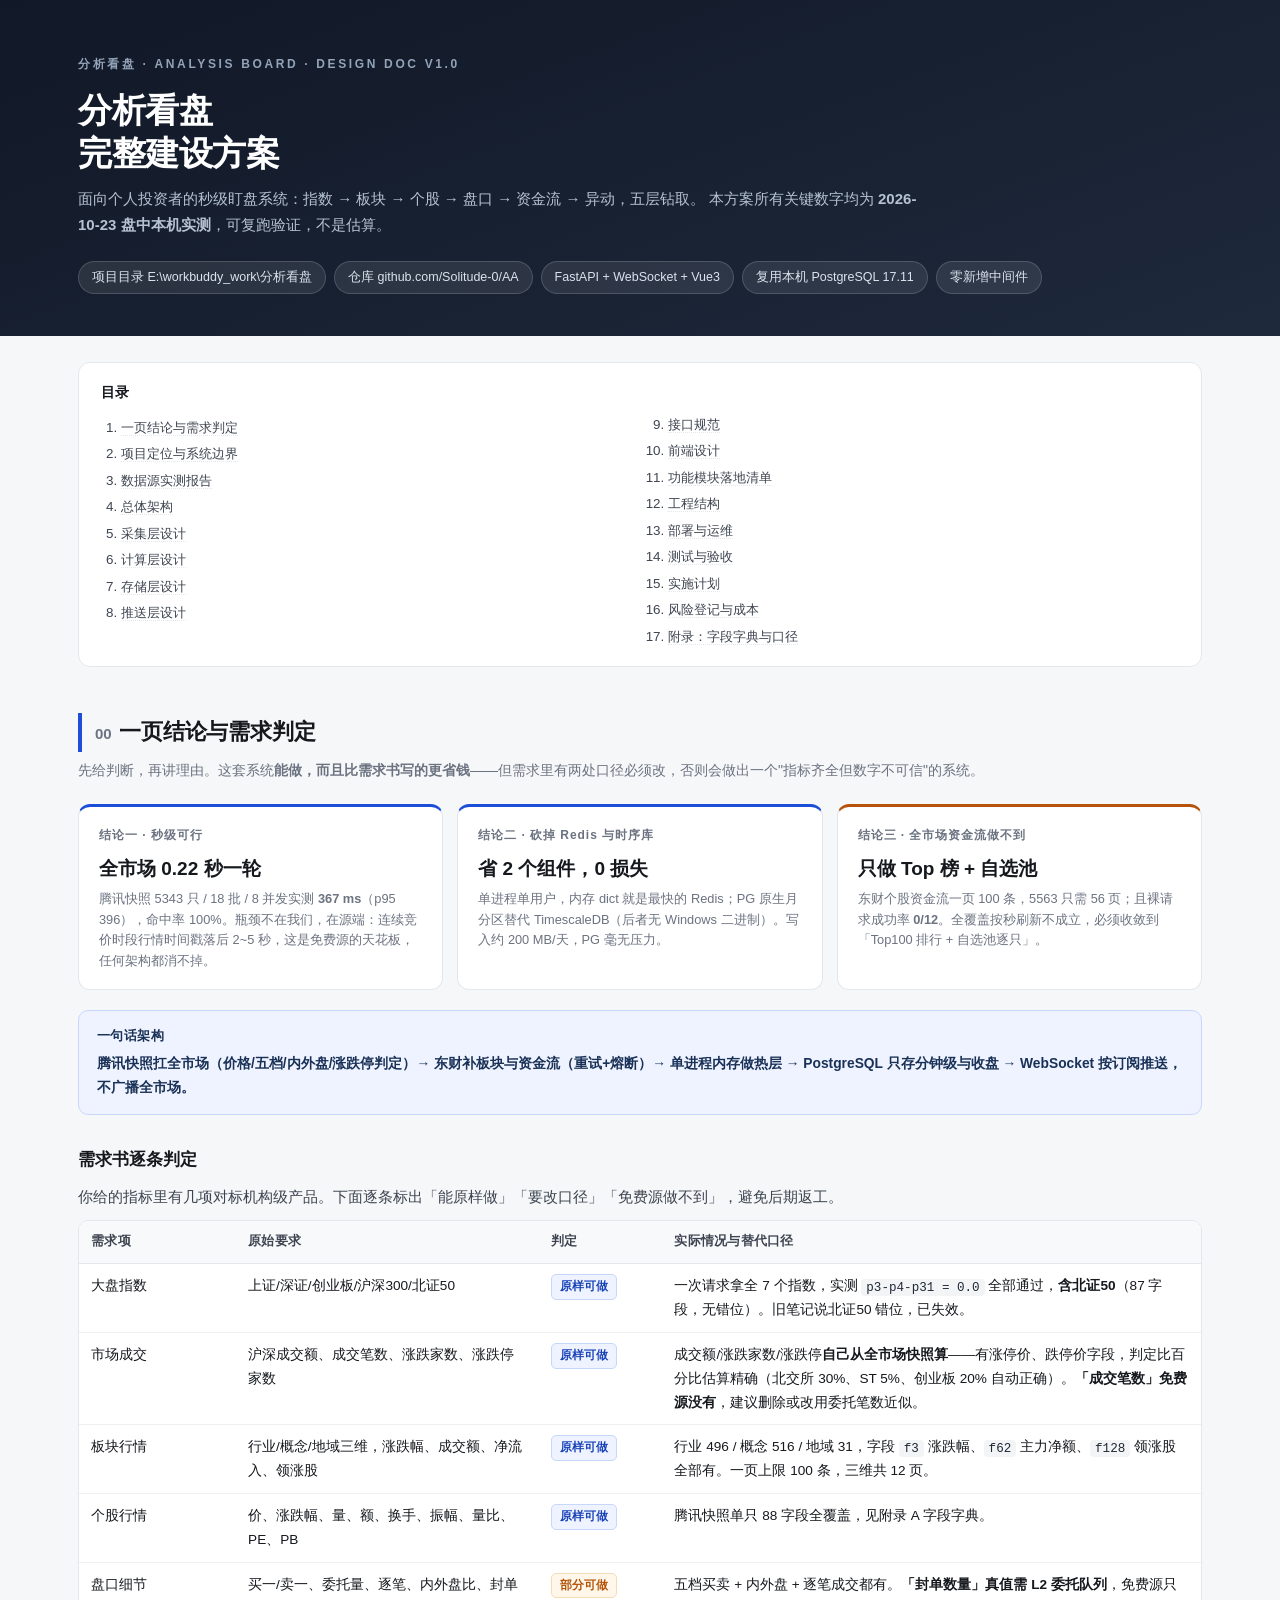
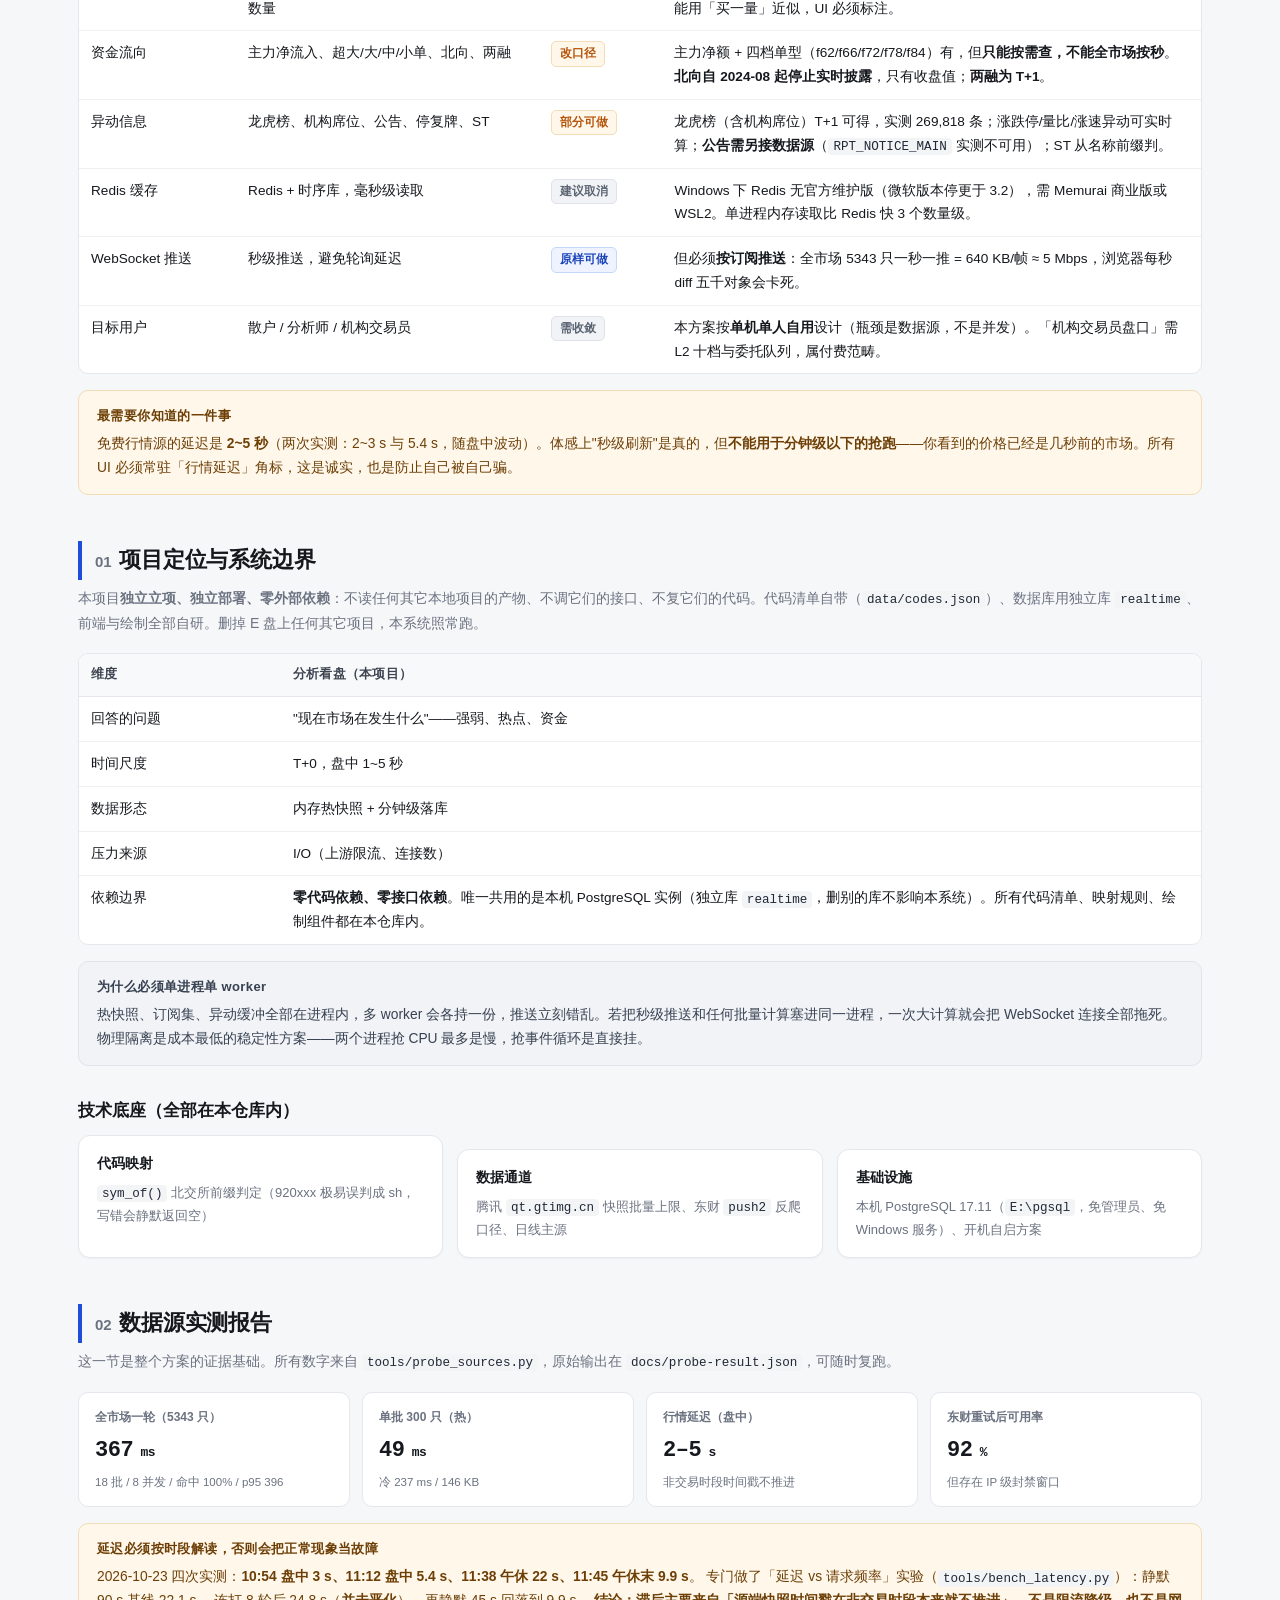
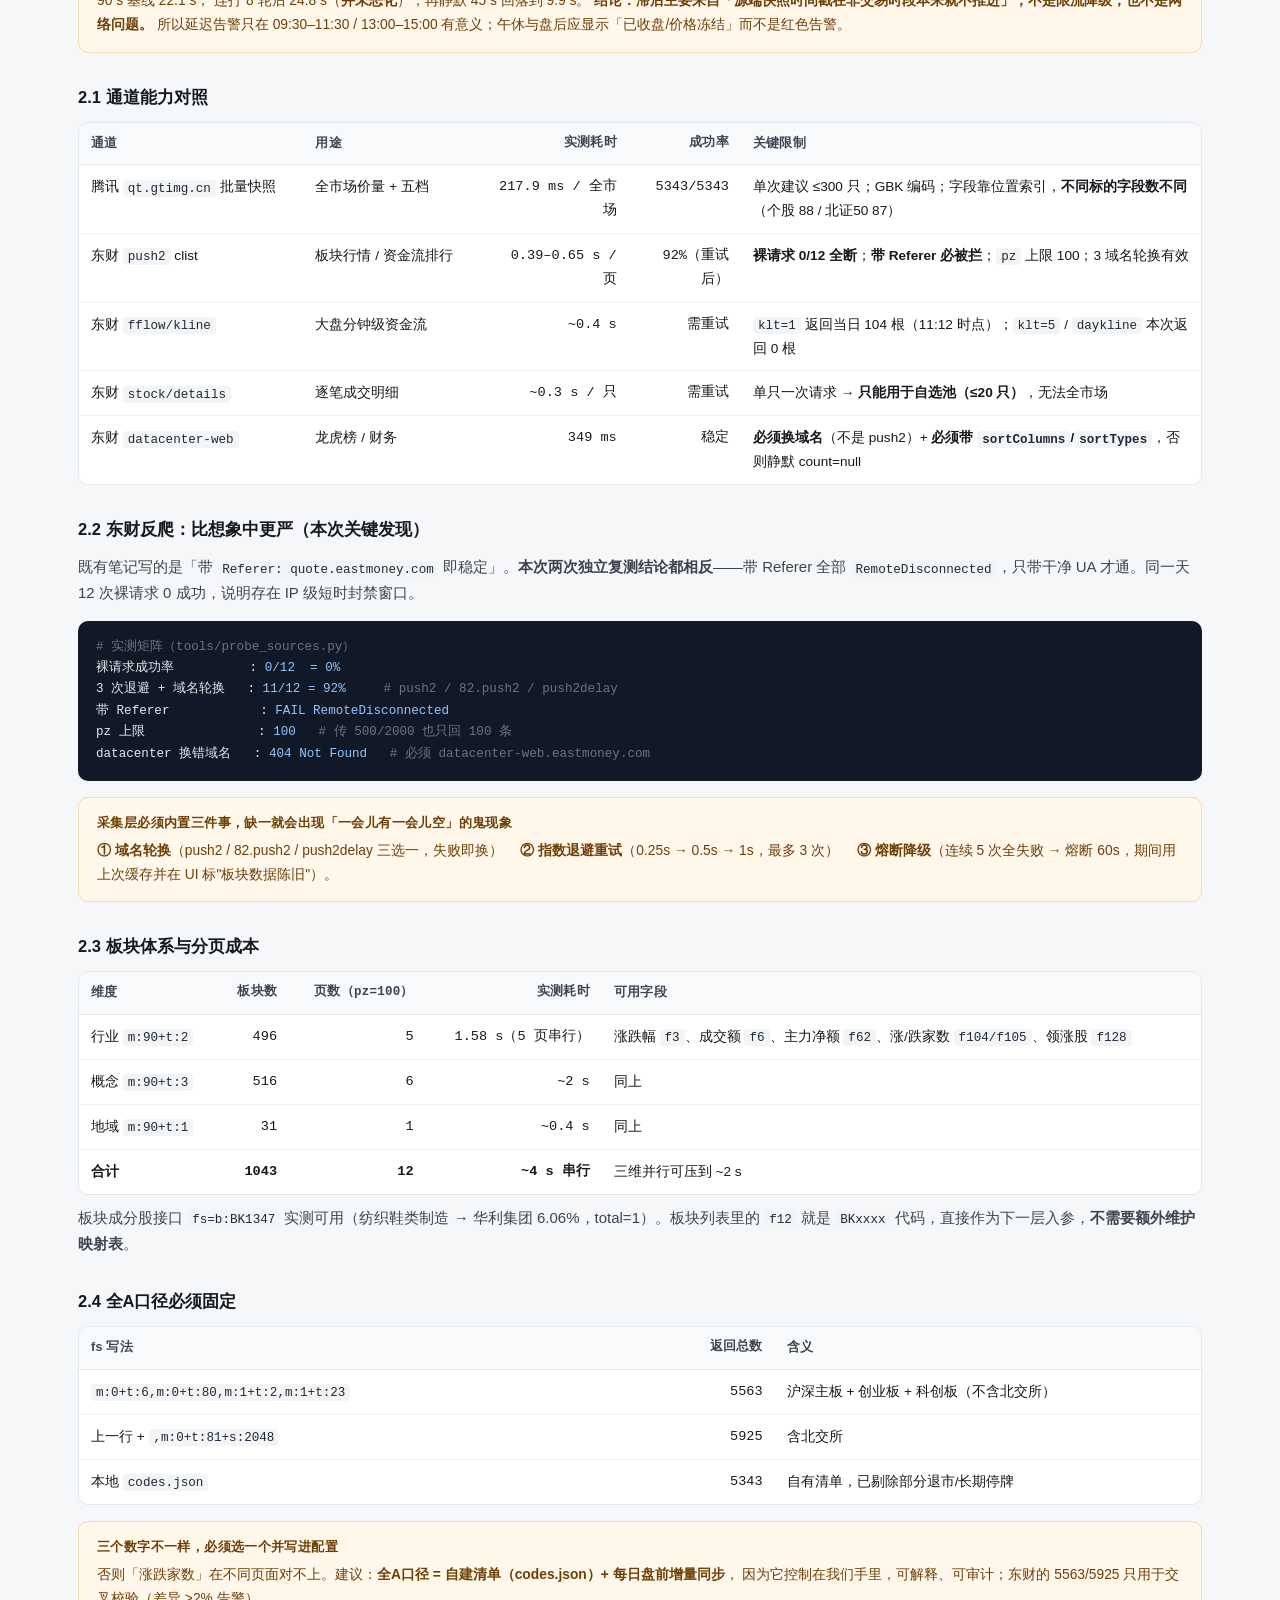
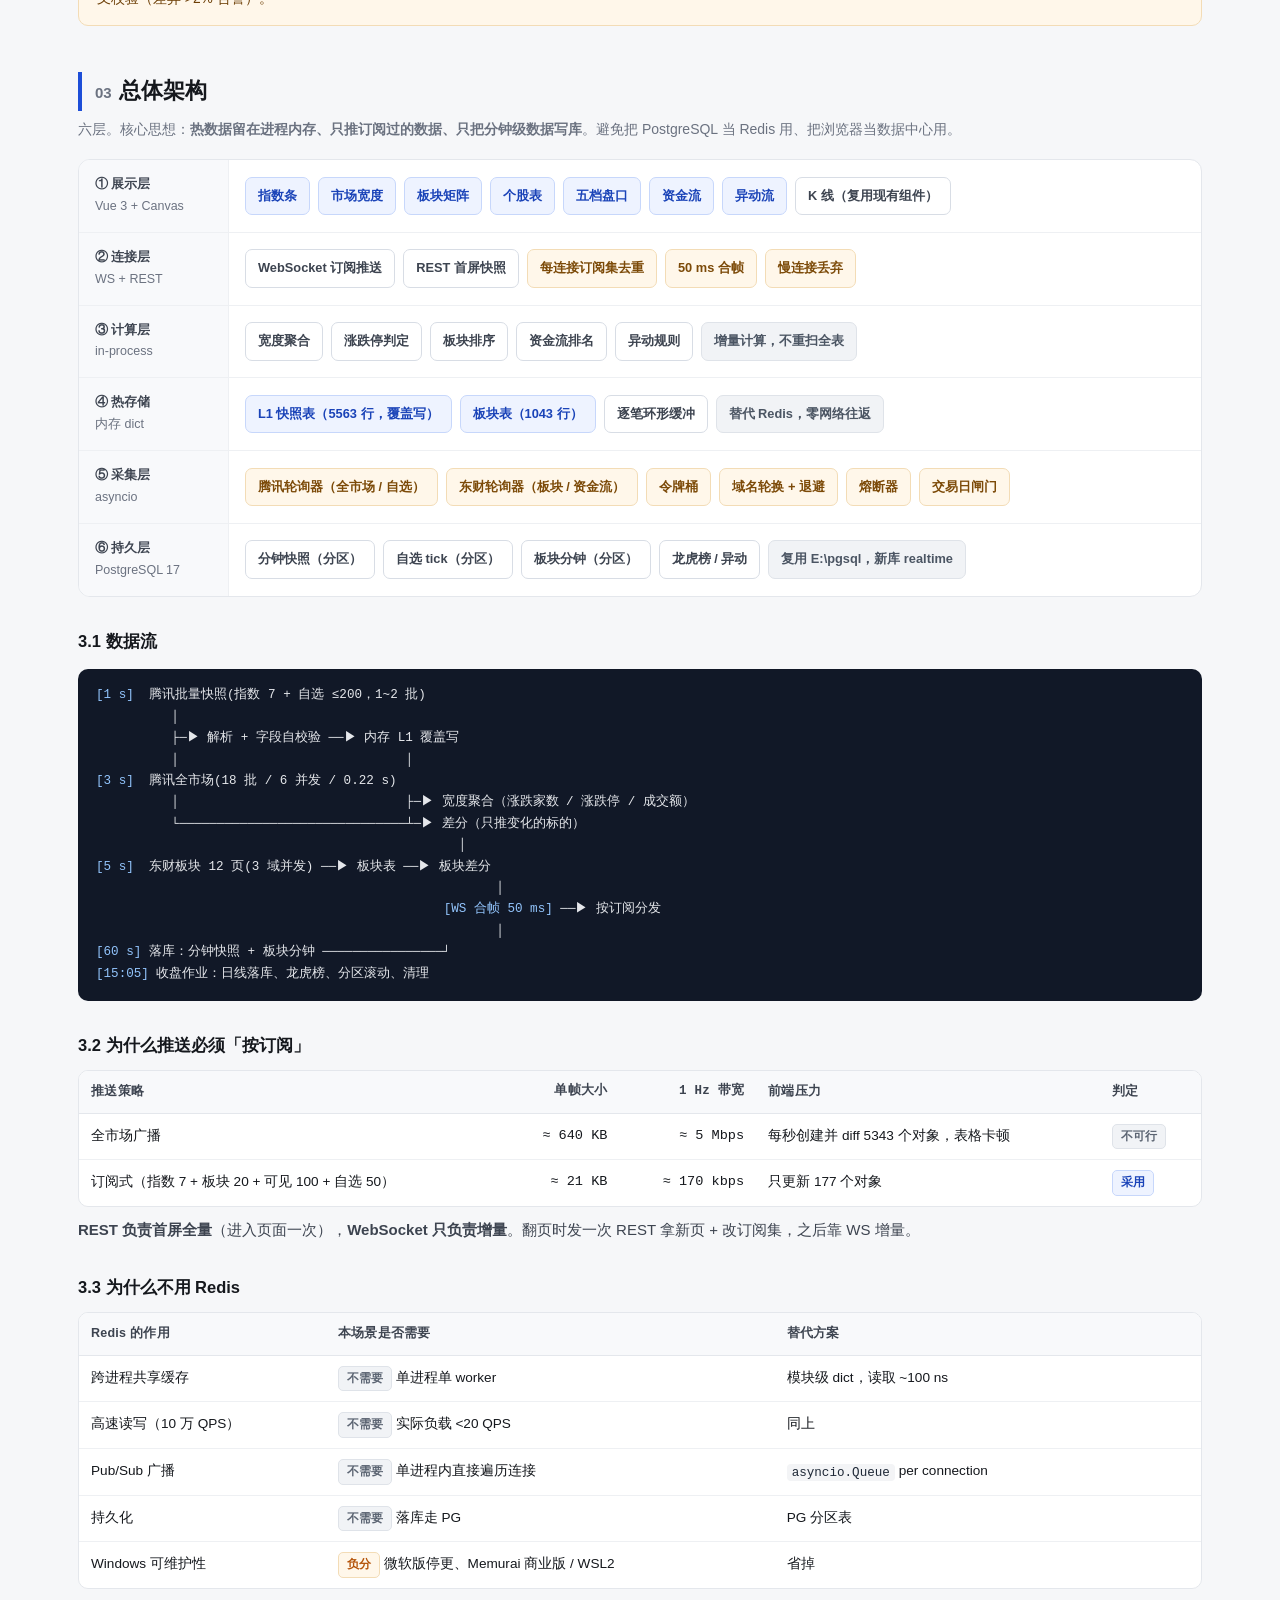
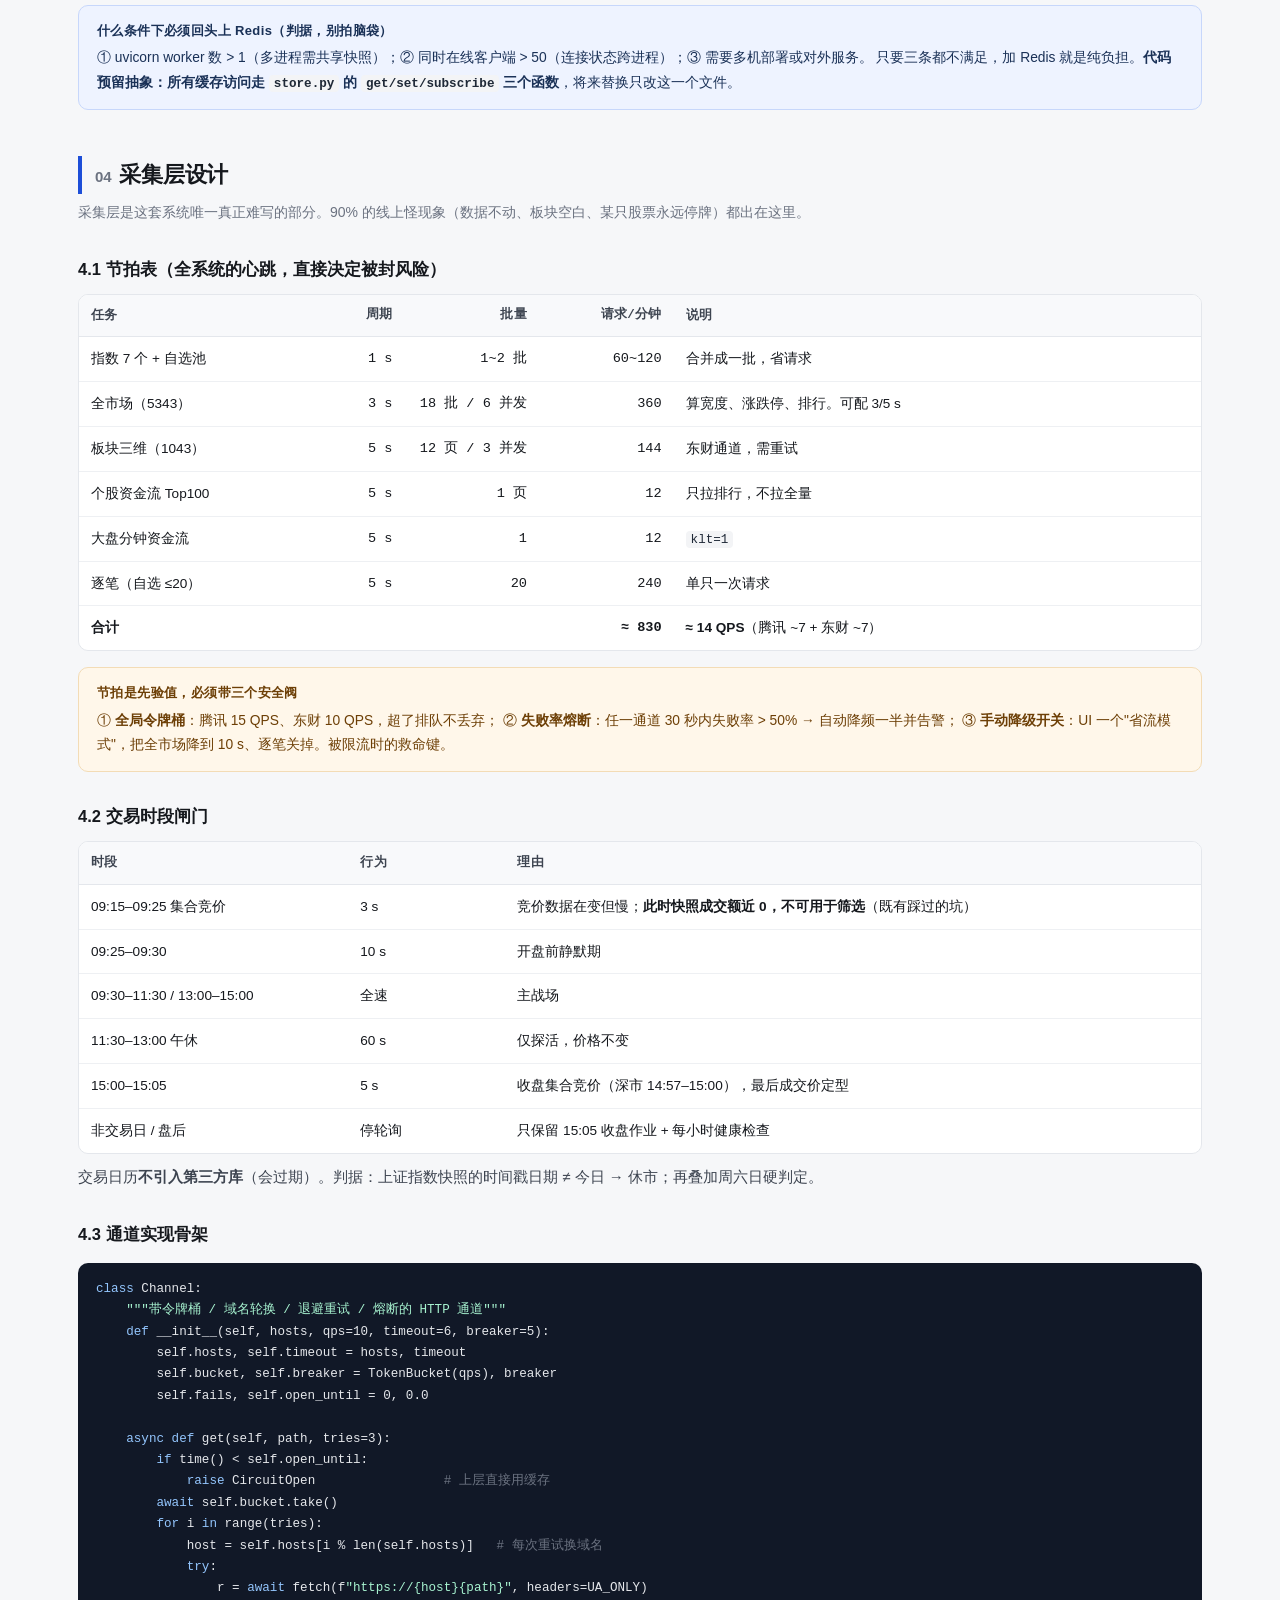
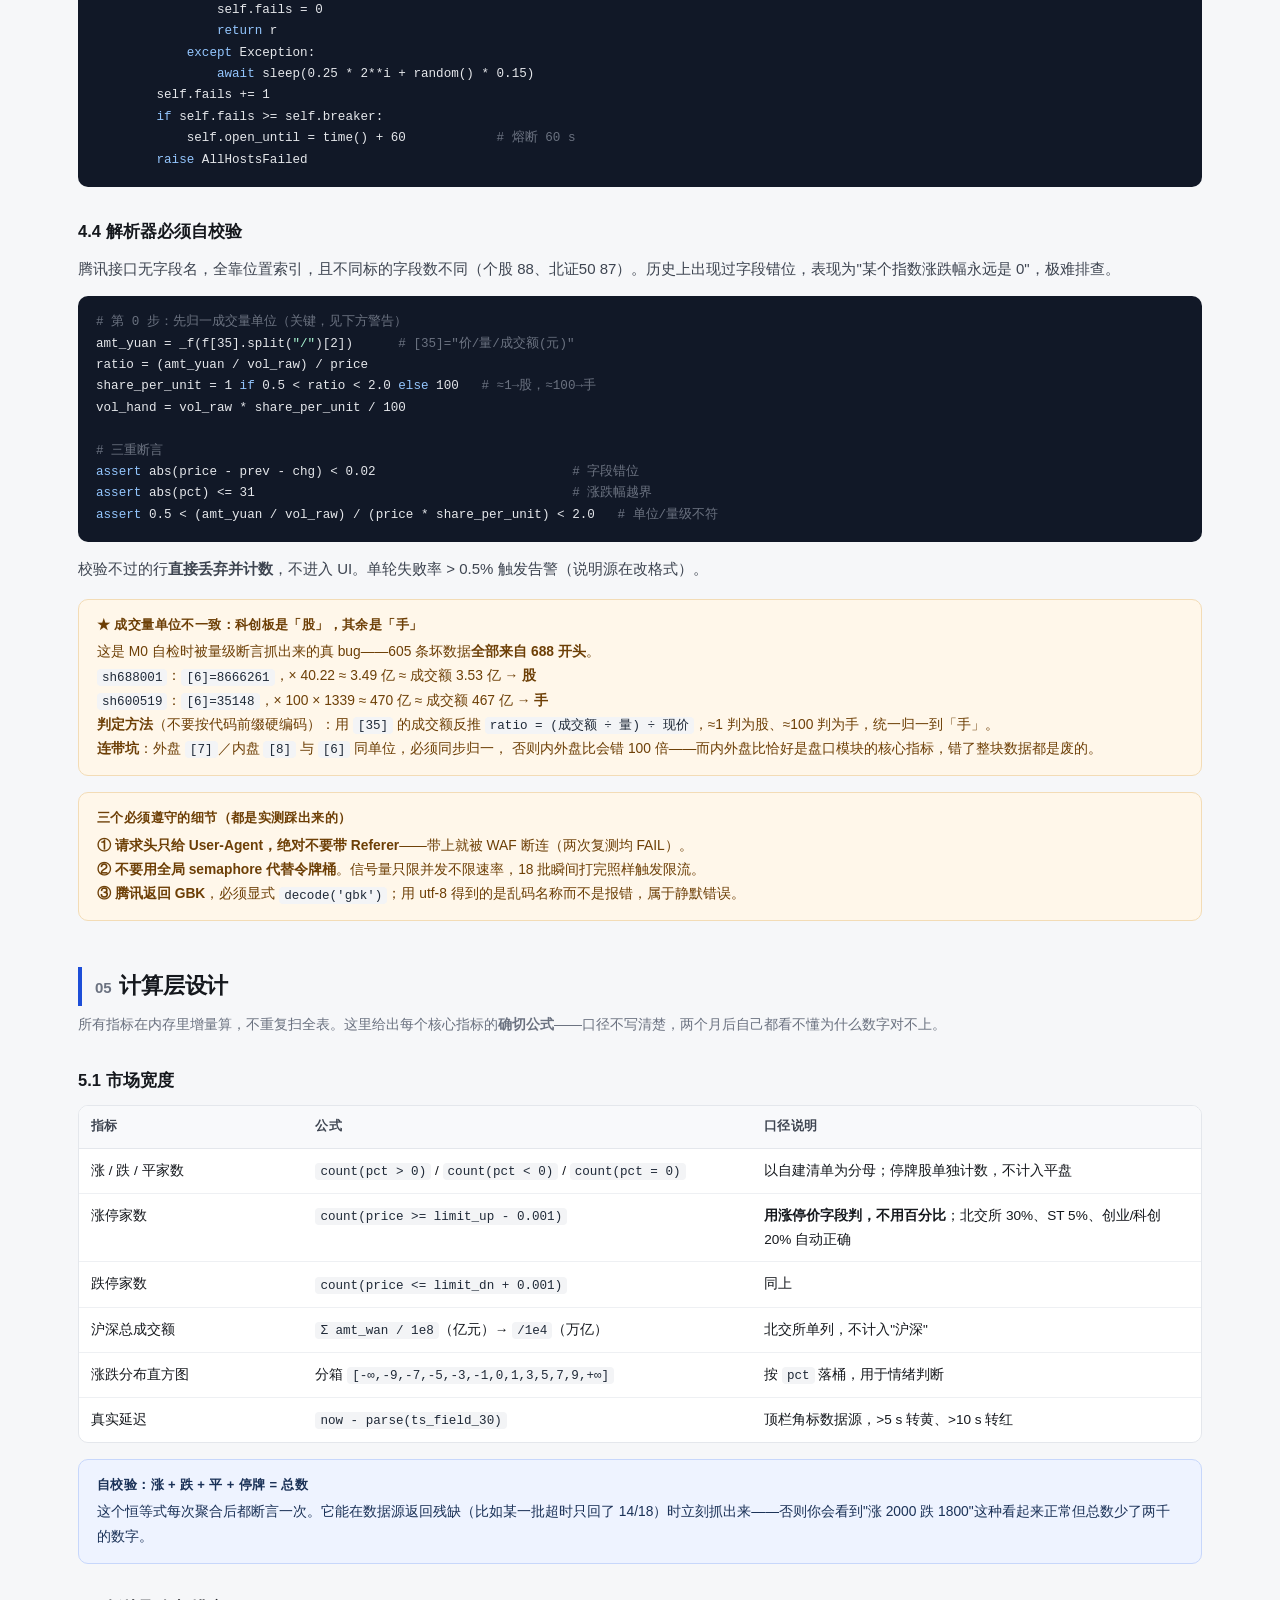
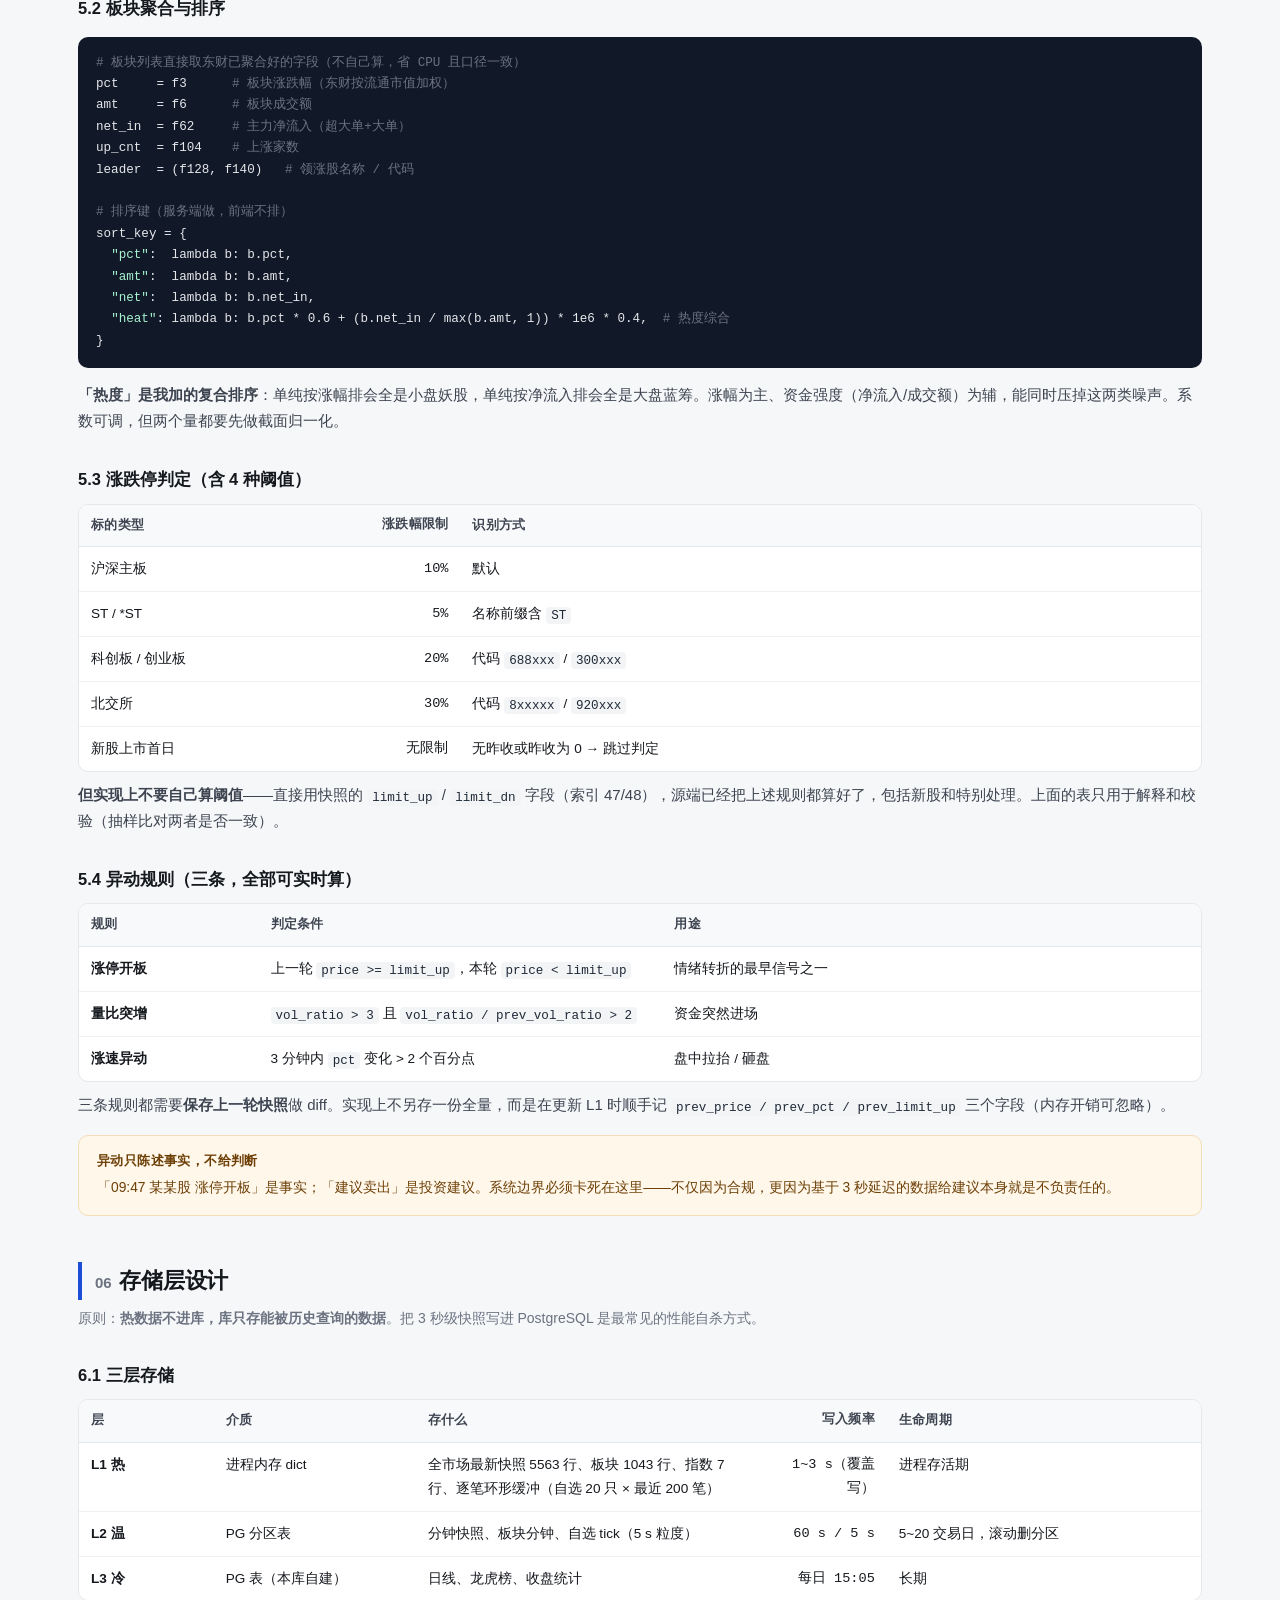
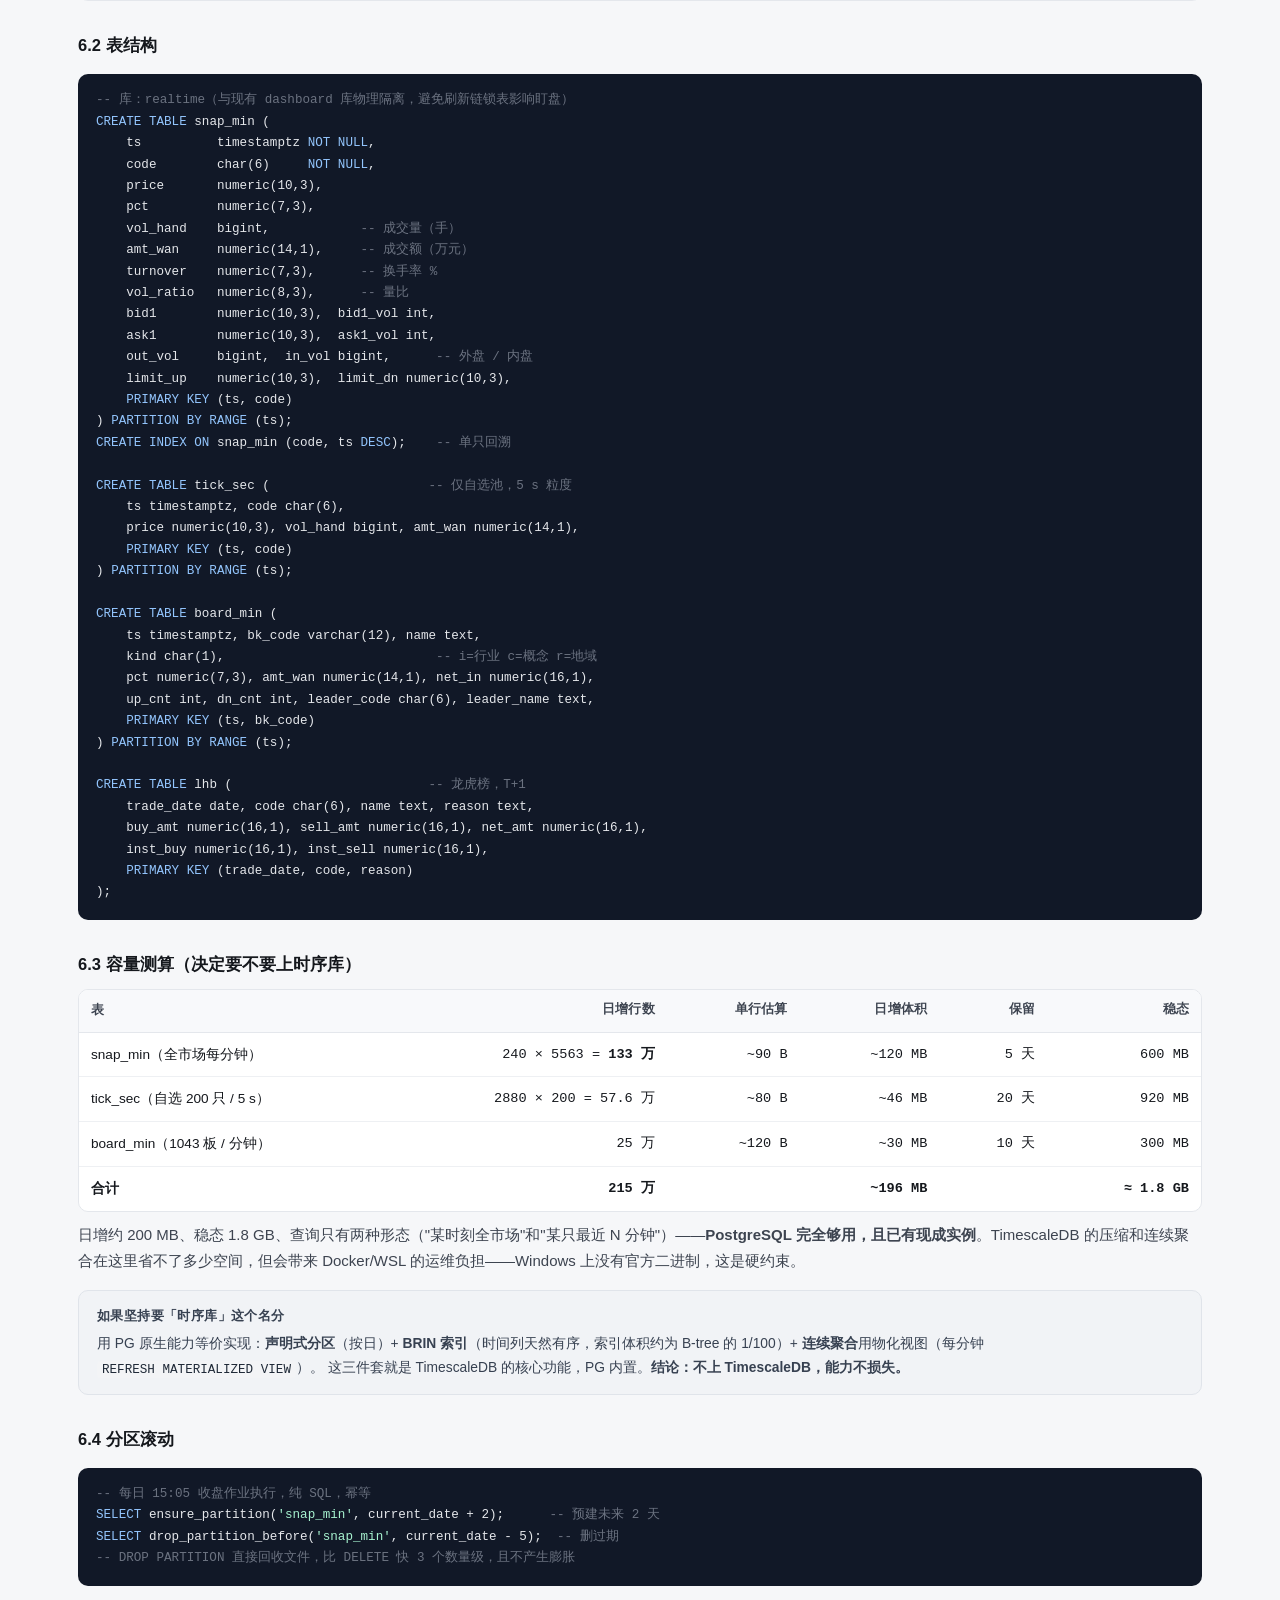
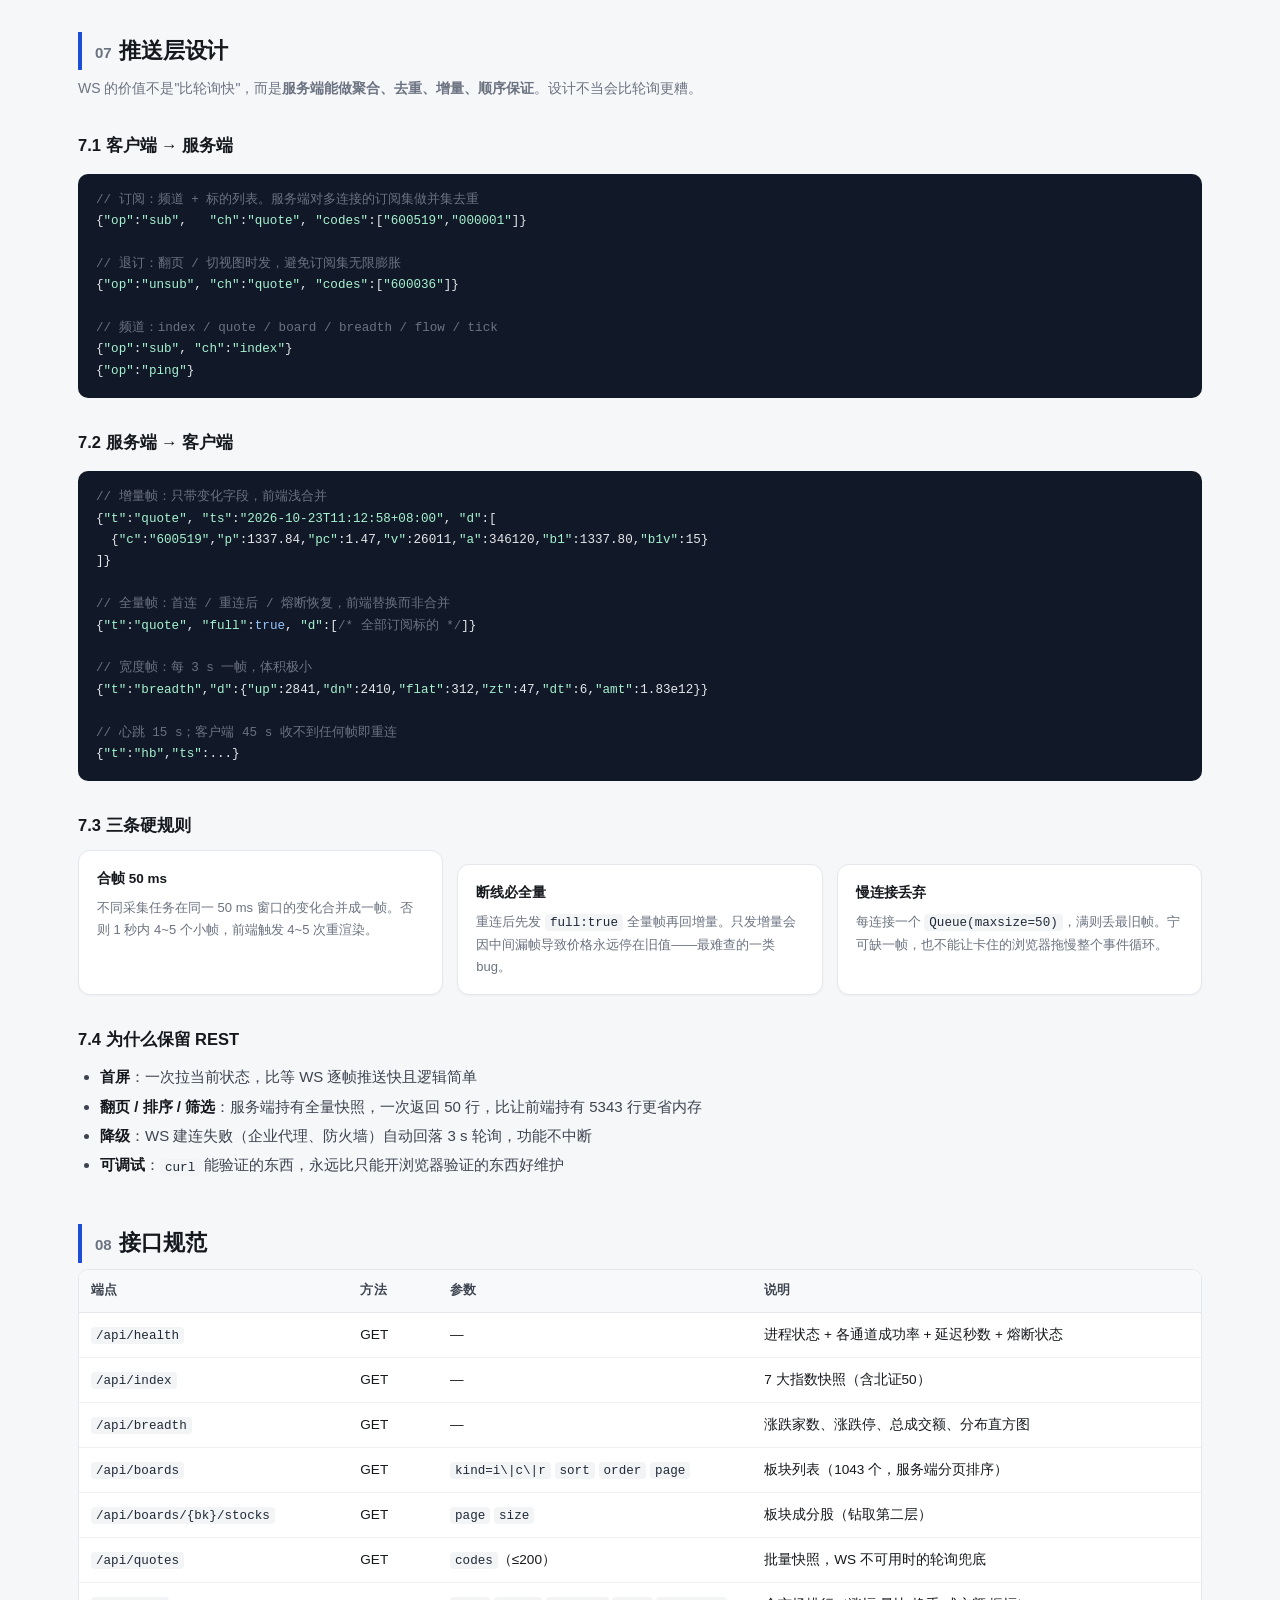
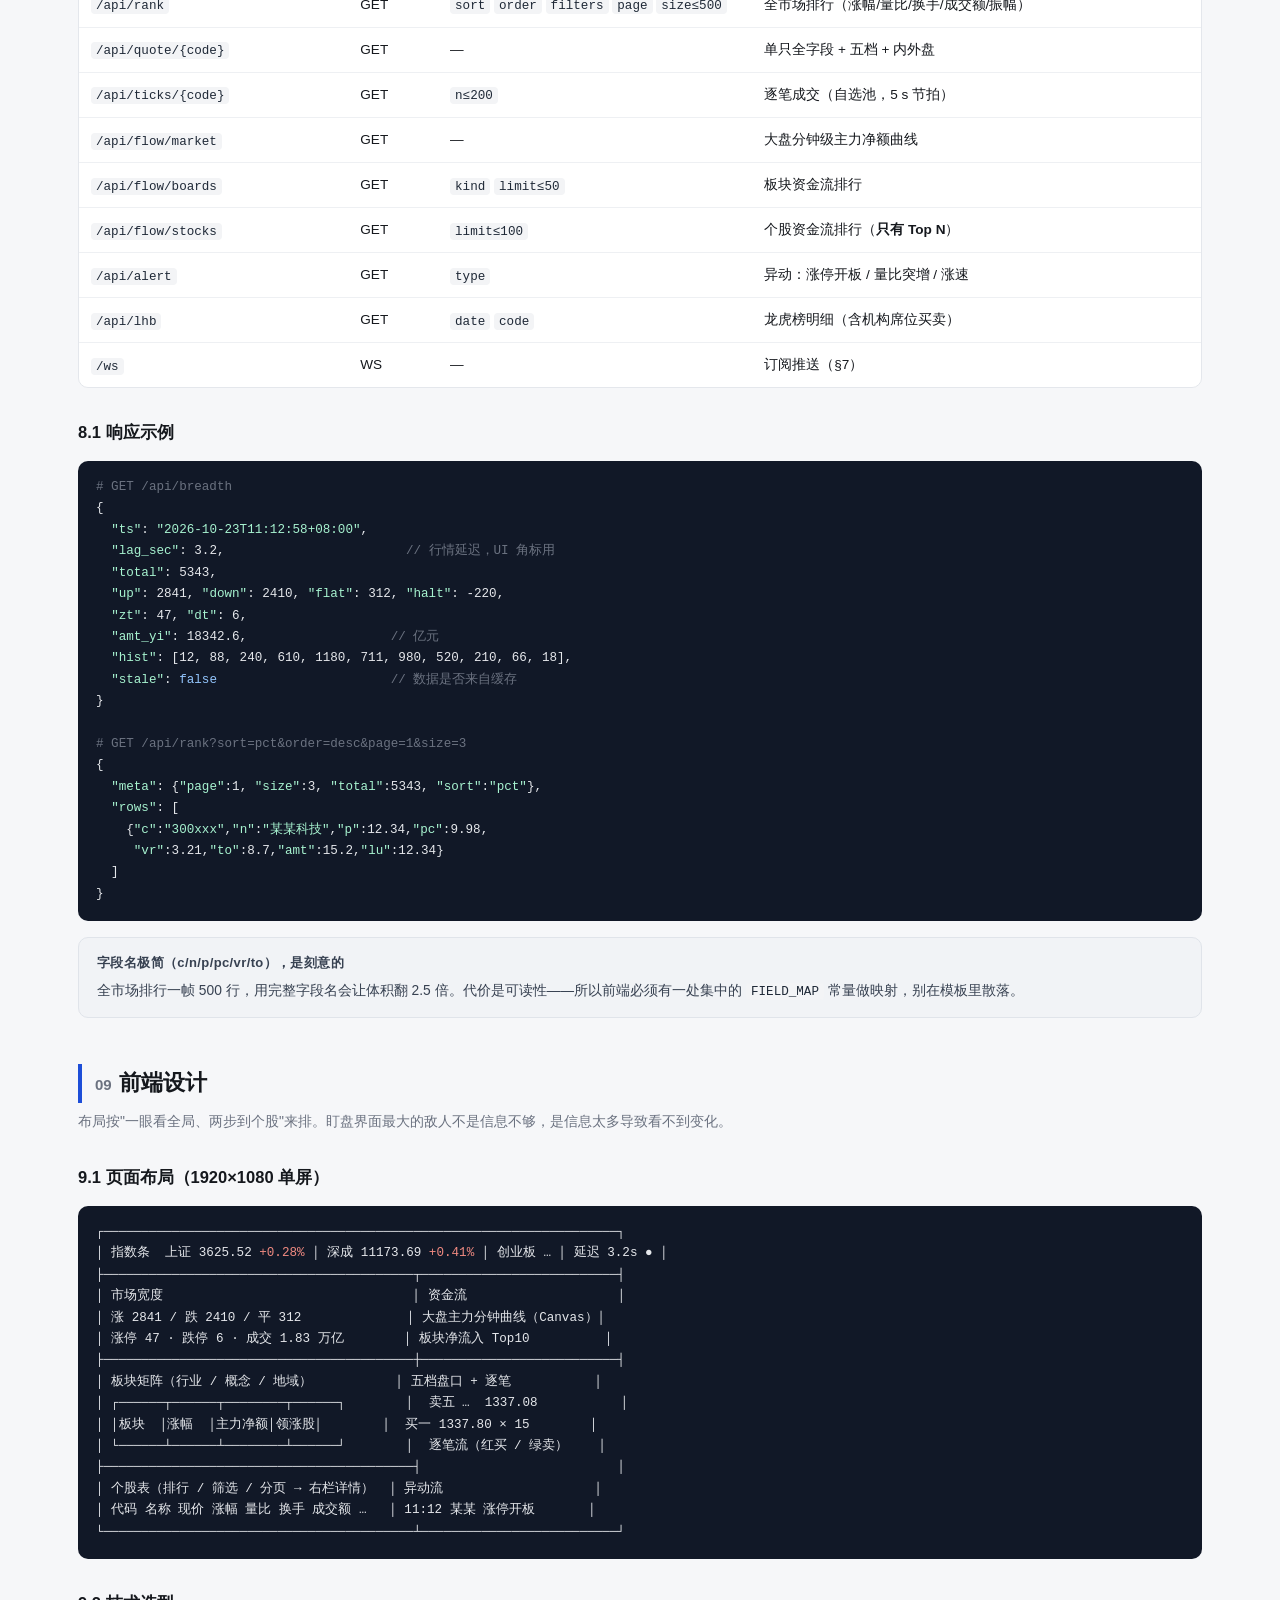
==== commit 89e590bb: "1" ====
--- a/docs/分析看盘-完整方案-20261023.html
+++ b/docs/分析看盘-完整方案-20261023.html
@@ -197,7 +197,7 @@
     <div class="vd">
       <div class="t">结论一 · 秒级可行</div>
       <div class="v">全市场 0.22 秒一轮</div>
-      <div class="d">腾讯快照 5343 只 / 18 批 / 6 并发实测 217.9 ms，命中率 100%。瓶颈不在我们，在源端：连续竞价时段行情时间戳落后 2~5 秒，这是免费源的天花板，任何架构都消不掉。</div>
+      <div class="d">腾讯快照 5343 只 / 18 批 / 8 并发实测 <b>367 ms</b>（p95 396），命中率 100%。瓶颈不在我们，在源端：连续竞价时段行情时间戳落后 2~5 秒，这是免费源的天花板，任何架构都消不掉。</div>
     </div>
     <div class="vd">
       <div class="t">结论二 · 砍掉 Redis 与时序库</div>
@@ -245,27 +245,27 @@
 <!-- ============ 1 ============ -->
 <section id="s1">
   <h2><span class="n">01</span>项目定位与系统边界</h2>
-  <p class="lead">E 盘已经有一套 <code>测试\webapp</code>（FastAPI :8767 + PostgreSQL + 15 步收盘刷新链）。本项目不是重做它，两者职责完全不同，混在一起会互相拖累。</p>
-
-  <div class="scroll">
-  <table>
-    <thead><tr><th style="width:14%">维度</th><th style="width:43%">现有 webapp（选股系统）</th><th style="width:43%">分析看盘（本项目）</th></tr></thead>
-    <tbody>
-      <tr><td>回答的问题</td><td>"买什么"——判型、评分、候选、回测</td><td>"现在市场在发生什么"——强弱、热点、资金</td></tr>
-      <tr><td>时间尺度</td><td>T+1，收盘后批量 15~25 分钟</td><td>T+0，盘中 1~5 秒</td></tr>
-      <tr><td>数据形态</td><td>历史日线 128 万根 + 全市场快照 5779 行</td><td>内存热快照 + 分钟级落库</td></tr>
-      <tr><td>压力来源</td><td>CPU（指标计算）</td><td>I/O（上游限流、连接数）</td></tr>
-      <tr><td>可否合并</td><td colspan="2"><b>不合并代码，共享基础设施</b>：同一个 PG 实例（新库 <code>realtime</code>）、同一套 <code>sym_of()</code> 代码映射、同一份快照字段知识。两套服务各自跑，互不阻塞。</td></tr>
+  <p class="lead">本项目<b>独立立项、独立部署、零外部依赖</b>：不读任何其它本地项目的产物、不调它们的接口、不复它们的代码。代码清单自带（<code>data/codes.json</code>）、数据库用独立库 <code>realtime</code>、前端与绘制全部自研。删掉 E 盘上任何其它项目，本系统照常跑。</p>
+
+  <div class="scroll">
+  <table>
+    <thead><tr><th style="width:18%">维度</th><th style="width:82%">分析看盘（本项目）</th></tr></thead>
+    <tbody>
+      <tr><td>回答的问题</td><td>"现在市场在发生什么"——强弱、热点、资金</td></tr>
+      <tr><td>时间尺度</td><td>T+0，盘中 1~5 秒</td></tr>
+      <tr><td>数据形态</td><td>内存热快照 + 分钟级落库</td></tr>
+      <tr><td>压力来源</td><td>I/O（上游限流、连接数）</td></tr>
+      <tr><td>依赖边界</td><td><b>零代码依赖、零接口依赖</b>。唯一共用的是本机 PostgreSQL 实例（独立库 <code>realtime</code>，删别的库不影响本系统）。所有代码清单、映射规则、绘制组件都在本仓库内。</td></tr>
     </tbody>
   </table>
   </div>
 
   <div class="note plain">
-    <span class="h">为什么不直接扩展现有 webapp</span>
-    现有服务是单 worker、状态在进程内、刷新链跑满 25 分钟会占满 CPU。把秒级推送塞进去，一次大刷新就会把 WS 连接全部拖死。物理隔离是成本最低的稳定性方案——两个进程抢 CPU 最多是慢，抢事件循环是直接挂。
-  </div>
-
-  <h3>可复用资产</h3>
+    <span class="h">为什么必须单进程单 worker</span>
+    热快照、订阅集、异动缓冲全部在进程内，多 worker 会各持一份，推送立刻错乱。若把秒级推送和任何批量计算塞进同一进程，一次大计算就会把 WebSocket 连接全部拖死。物理隔离是成本最低的稳定性方案——两个进程抢 CPU 最多是慢，抢事件循环是直接挂。
+  </div>
+
+  <h3>技术底座（全部在本仓库内）</h3>
   <div class="three">
     <div class="card" style="padding:16px 18px">
       <div style="font-weight:700;font-size:13.5px;margin-bottom:6px">代码映射</div>
@@ -288,10 +288,10 @@
   <p class="lead">这一节是整个方案的证据基础。所有数字来自 <code>tools/probe_sources.py</code>，原始输出在 <code>docs/probe-result.json</code>，可随时复跑。</p>
 
   <div class="kpis">
-    <div class="kpi"><div class="k">全市场一轮（5343 只）</div><div class="v">217.9<span style="font-size:13px"> ms</span></div><div class="u">18 批 / 6 并发 / 命中 100%</div></div>
-    <div class="kpi"><div class="k">单批 300 只（热）</div><div class="v">53.5<span style="font-size:13px"> ms</span></div><div class="u">冷 239.5 ms / 146.6 KB</div></div>
-    <div class="kpi"><div class="k">行情延迟（盘中）</div><div class="v">2–5<span style="font-size:13px"> s</span></div><div class="u">非交易时段会累积到 20 s+</div></div>
-    <div class="kpi"><div class="k">东财重试后可用率</div><div class="v">92<span style="font-size:13px"> %</span></div><div class="u">裸请求 0/12</div></div>
+    <div class="kpi"><div class="k">全市场一轮（5343 只）</div><div class="v">367<span style="font-size:13px"> ms</span></div><div class="u">18 批 / 8 并发 / 命中 100% / p95 396</div></div>
+    <div class="kpi"><div class="k">单批 300 只（热）</div><div class="v">49<span style="font-size:13px"> ms</span></div><div class="u">冷 237 ms / 146 KB</div></div>
+    <div class="kpi"><div class="k">行情延迟（盘中）</div><div class="v">2–5<span style="font-size:13px"> s</span></div><div class="u">非交易时段时间戳不推进</div></div>
+    <div class="kpi"><div class="k">东财重试后可用率</div><div class="v">92<span style="font-size:13px"> %</span></div><div class="u">但存在 IP 级封禁窗口</div></div>
   </div>
 
   <div class="note warn">
@@ -674,7 +674,7 @@
     <tbody>
       <tr><td><b>L1 热</b></td><td>进程内存 dict</td><td>全市场最新快照 5563 行、板块 1043 行、指数 7 行、逐笔环形缓冲（自选 20 只 × 最近 200 笔）</td><td class="num">1~3 s（覆盖写）</td><td>进程存活期</td></tr>
       <tr><td><b>L2 温</b></td><td>PG 分区表</td><td>分钟快照、板块分钟、自选 tick（5 s 粒度）</td><td class="num">60 s / 5 s</td><td>5~20 交易日，滚动删分区</td></tr>
-      <tr><td><b>L3 冷</b></td><td>PG 表 + 复用 <code>daily_bar</code></td><td>日线、龙虎榜、收盘统计</td><td class="num">每日 15:05</td><td>长期</td></tr>
+      <tr><td><b>L3 冷</b></td><td>PG 表（本库自建）</td><td>日线、龙虎榜、收盘统计</td><td class="num">每日 15:05</td><td>长期</td></tr>
     </tbody>
   </table>
   </div>
@@ -882,9 +882,9 @@
   <table>
     <thead><tr><th style="width:14%">能力</th><th style="width:26%">选型</th><th>理由</th></tr></thead>
     <tbody>
-      <tr><td>框架</td><td>Vue 3.5 本地 vendor（<b>无构建</b>）</td><td>与现有 webapp 一致，可离线、无 npm 依赖、改完刷新即可。盯盘工具不需要工程化</td></tr>
+      <tr><td>框架</td><td>Vue 3.5 本地 vendor（<b>无构建</b>）</td><td>可离线、无 npm 依赖、改完刷新即可。盯盘工具不需要工程化</td></tr>
       <tr><td>表格</td><td>原生 table + <code>content-visibility</code></td><td>500 行以内不需要虚拟列表；超出再上虚拟滚动</td></tr>
-      <tr><td>K 线</td><td><b>复用 <code>.build/parts/kline.js</code></b></td><td>已有滚轮缩放、支撑压力线、成交量，接口同构 <code>[date,o,c,h,l,v]</code>，零适配</td></tr>
+      <tr><td>K 线</td><td><b>自研 Canvas（<code>web/app.js</code> · <code>drawK</code>）</b></td><td>滚轮缩放 / 拖拽平移 / 全览复位 + 摆动点聚类出的 R1~R3 压力与 S1~S3 支撑 + 成交量筹码带，数据接口 <code>[date,o,c,h,l,v]</code></td></tr>
       <tr><td>资金流曲线</td><td>原生 Canvas（~80 行）</td><td>ECharts 约 1 MB，为一条折线引入不划算；Canvas 可复用 K 线绘制习惯</td></tr>
       <tr><td>样式</td><td>单文件 CSS 变量</td><td>主题切换只改变量；盯盘默认暗色更护眼</td></tr>
     </tbody>
@@ -980,7 +980,6 @@
 │     └─ close.py              <span class="c"># 15:05 收盘作业：落库、龙虎榜、分区滚动</span>
 ├─ web\                        <span class="c"># 无构建 Vue3，静态挂 /</span>
 │  ├─ index.html / app.js / style.css
-│  ├─ parts\kline.js           <span class="c"># 从 .build 复制</span>
 │  └─ vendor\vue.global.prod.js
 ├─ sql\                        <span class="c"># 建表 + 分区函数（幂等）</span>
 ├─ tools\
@@ -1009,7 +1008,7 @@
 .venv\Scripts\python.exe run.py
 
 <span class="c"># 访问</span>
-http://127.0.0.1:8768/            <span class="c"># 看板（避开现有 8767）</span>
+http://127.0.0.1:8768/            <span class="c"># 看板</span>
 http://127.0.0.1:8768/docs        <span class="c"># 接口文档</span>
 http://127.0.0.1:8768/api/health  <span class="c"># 健康检查</span>
 
@@ -1078,7 +1077,7 @@
 <!-- ============ 14 ============ -->
 <section id="s14">
   <h2><span class="n">14</span>实施计划</h2>
-  <p class="lead">按"每阶段都能独立验收"来切。M1 完成时就能看盘，后面是加维度。</p>
+  <p class="lead">按"每阶段都能独立验收"来切。M1 完成时就能看盘，后面是加维度。<b>截至 2026-10-23，M0–M5 已全部落地并实测验收</b>，下方灰底为实测值。</p>
 
   <div class="road">
     <div class="ms">
@@ -1086,49 +1085,61 @@
       <div class="box">
         <div class="h">地基：通道 + 解析 + 自校验 <span class="tag t-ok" style="margin-left:6px">已完成</span></div>
         <div class="d">已交付 <code>channel.py</code>（令牌桶/域名轮换/退避/熔断）、<code>tx.py</code>（批量快照 + 五档 + 三重自校验）、
-          <code>calendar.py</code>（交易时段闸门）、<code>tools/selfcheck_m0.py</code>、<code>tools/bench_latency.py</code>。</div>
-        <div class="ac">实测：5343 只 / 稳态 <b>434 ms</b> / 命中 <b>100%</b> / 坏数据 <b>0</b>（首轮 1.3 s 为 18 个 TLS 连接冷启动，单列不计）</div>
-        <div class="ac">待补：连续 30 分钟长跑（盘中执行），以及与东财统计的宽度对账</div>
+          <code>calendar.py</code>（交易时段闸门）、<code>tools/selfcheck_m0.py</code>、<code>tools/bench.py</code>。</div>
+        <div class="ac">实测：5343 只 / 稳态 <b>367 ms</b>（8 并发，p95 396）/ 命中 <b>100%</b> / 坏数据 <b>0</b> / 解析堆 11.6 MB</div>
+        <div class="ac">踩坑：首版 6 并发 434 ms 是针对「线程池切波」的妥协，参数矩阵实测后改为 8 并发</div>
       </div>
     </div>
     <div class="ms">
-      <div class="dot">M1</div>
+      <div class="dot">M1 ✅</div>
       <div class="box">
-        <div class="h">能看盘：指数 + 宽度 + 全市场表</div>
-        <div class="d">内存热层、宽度聚合、排行筛选 API、首屏页面（指数条 + 宽度条 + 个股表）。此时已可替代行情软件的看全局需求。</div>
-        <div class="ac">验收：页面 1 s 刷新，涨跌家数与东财口径差异 &lt;1%，连续盯盘 4 小时不崩</div>
+        <div class="h">能看盘：指数 + 宽度 + 全市场表 <span class="tag t-ok" style="margin-left:6px">已完成</span></div>
+        <div class="d">内存热层 <code>store.py</code>、宽度聚合、排行筛选 API、首屏页面（指数条 + 宽度条 + 12 桶直方图 + 个股表）。
+          此时已可替代行情软件的看全局需求。</div>
+        <div class="ac">实测：7 大指数全命中；宽度 涨 620 / 跌 4665 / 平 58 / 停 0（总数 5343 恒等式成立）</div>
+        <div class="ac">对账：自算成交额 10,557 亿 vs 上证+深证指数口径 10,680 亿 = <b>−1.15%</b></div>
       </div>
     </div>
     <div class="ms">
-      <div class="dot">M2</div>
+      <div class="dot">M2 ✅</div>
       <div class="box">
-        <div class="h">热点：板块三维 + 资金流</div>
-        <div class="d">板块 12 页采集、矩阵与表格双视图、板块钻取成分股、板块/个股资金流排行、大盘分钟资金流曲线。</div>
-        <div class="ac">验收：板块数据陈旧率 &lt;2%（熔断计入），板块→个股钻取可用</div>
+        <div class="h">热点：板块三维 + 资金流 <span class="tag t-ok" style="margin-left:6px">已完成</span></div>
+        <div class="d">板块 12 页采集、矩阵与表格双视图、5 种排序（含热度复合排序）、板块钻取成分股、
+          个股/板块资金流排行、大盘分钟资金流 Canvas 曲线。板块按 kind 独立容错，单类失败不影响其他两类。</div>
+        <div class="ac">实测：行业 496 / 概念 516 / 地域 31 可采；<b>东财 push2 存在 IP 级封禁窗口</b>（UA/Referer 三种组合全部 0.1~0.3 s 断连），
+          期间板块与资金流标「旧数据」并渐进冷却 30→300 s，指数与宽度不受影响</div>
+        <div class="ac">副产品：<code>datacenter-web</code> 域名不随 push2 一起封，龙虎榜始终可用</div>
       </div>
     </div>
     <div class="ms">
-      <div class="dot">M3</div>
+      <div class="dot">M3 ✅</div>
       <div class="box">
-        <div class="h">细节：WebSocket + 盘口 + 逐笔</div>
-        <div class="d">WS 订阅/合帧/断线全量、五档盘口组件、逐笔流水、变化闪烁、延迟角标、WS 失败回落轮询。</div>
-        <div class="ac">验收：订阅 200 标的时单帧 &lt;30 KB，前端掉帧 &lt;1%，断网重连 3 s 内恢复正确价格</div>
+        <div class="h">细节：WebSocket + 盘口 + 逐笔 <span class="tag t-ok" style="margin-left:6px">已完成</span></div>
+        <div class="d">WS 订阅/50 ms 合帧/断线全量/慢连接丢弃、五档盘口（带深度条）、逐笔流水（红买绿卖）、
+          延迟角标（含时段标签）、WS 三次失败回落 3 s 轮询。</div>
+        <div class="ac">实测帧体积：指数全量 494 B / 3 只报价 1.2 KB / 宽度 339 B / 异动 65 B；订阅 7 频道各回一帧全量</div>
+        <div class="ac">降级验证：WebSocket 不可用时自动进入轮询，表格仍保持 50 行实时数据</div>
       </div>
     </div>
     <div class="ms">
-      <div class="dot">M4</div>
+      <div class="dot">M4 ✅</div>
       <div class="box">
-        <div class="h">异动 + 落地存储</div>
-        <div class="d">异动事件流、分钟级落库与分区滚动、收盘作业、龙虎榜 T+1 入库、历史回看。</div>
-        <div class="ac">验收：连续 5 个交易日数据无缺口，分区自动滚动，库容稳定 &lt;3 GB</div>
+        <div class="h">异动 + 落地存储 <span class="tag t-ok" style="margin-left:6px">已完成</span></div>
+        <div class="d">三条异动规则（涨停开板 / 量比突增 / 3 分钟涨速）、分钟级落库与分区滚动、
+          收盘作业（<code>jobs/close.py</code>，幂等）、龙虎榜 T+1 入库、详情抽屉内分钟走势回看。</div>
+        <div class="ac">实测：COPY 落库 5343 行 = <b>167 ms</b>；龙虎榜 200 条入库（源端 26.98 万条）；
+          <code>realtime</code> 库与 dashboard 物理隔离，分区函数预建未来 2 天、按保留天数删过期分区</div>
+        <div class="ac">口径：涨速用 30 s 采样的 deque 序列（8 点覆盖 4 分钟），不给全市场存 tick 历史</div>
       </div>
     </div>
     <div class="ms">
-      <div class="dot">M5</div>
+      <div class="dot">M5 ✅</div>
       <div class="box">
-        <div class="h">打磨（可选）</div>
-        <div class="d">暗色主题、快捷键、自选池分组、声音预警、开机自启、与现有选股系统联动（点代码跳 8767 看判型）。</div>
-        <div class="ac">验收：连续一周作为主要盯盘工具使用，无致命卡顿</div>
+        <div class="h">打磨 <span class="tag t-ok" style="margin-left:6px">已完成</span></div>
+        <div class="d">暗色优先双主题、8 组快捷键、自选池分组（本地存储 + 后端同步）、
+          异动声音提醒、开机自启（<code>autostart_board.bat</code>）、龙虎榜抽屉、K 线缩放与压力支撑、个股操作建议（六模式）与所属板块面板。</div>
+        <div class="ac">验收：页面 7 指数 + 6 KPI + 50 行渲染通过（happy-dom 冒烟），无控制台异常</div>
+        <div class="ac">未做：多设备访问（当前只绑 127.0.0.1）</div>
       </div>
     </div>
   </div>
